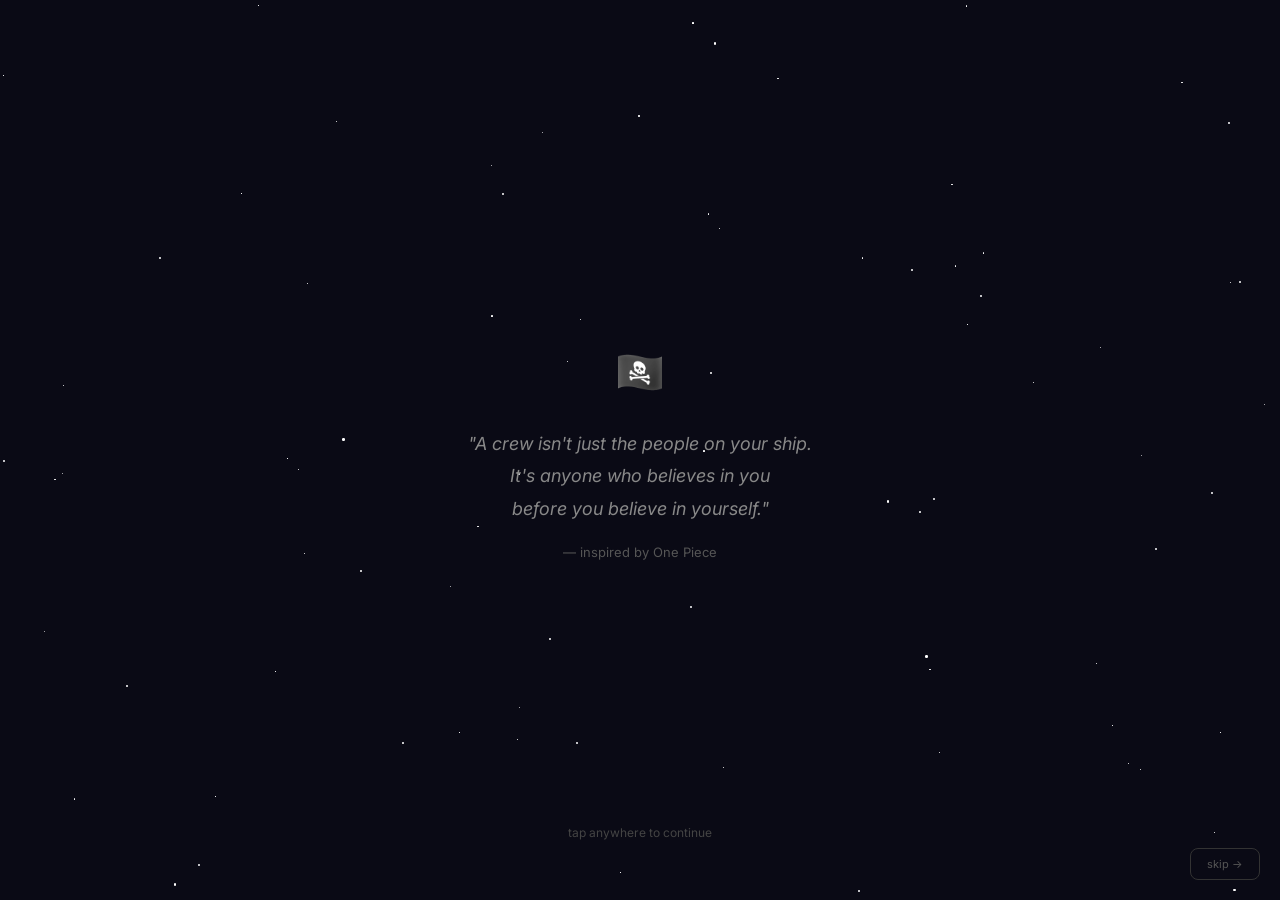
==== index.html @ f885892f "Add PWA manifest + Mr Bean icon (Samsung/Android/iOS) - fix blank G icon" ====
<!DOCTYPE html>
<html lang="en">
<head>
<meta charset="UTF-8">
<meta name="viewport" content="width=device-width, initial-scale=1.0">
<title>William's HQ</title>
<link rel="manifest" href="manifest.json">
<meta name="theme-color" content="#0f1d42">
<meta name="apple-mobile-web-app-capable" content="yes">
<meta name="apple-mobile-web-app-status-bar-style" content="black-translucent">
<meta name="apple-mobile-web-app-title" content="HQ">
<meta name="mobile-web-app-capable" content="yes">
<meta name="application-name" content="William's HQ">
<link rel="apple-touch-icon" href="apple-touch-icon.png">
<link rel="icon" type="image/png" sizes="192x192" href="icon-192.png">
<link rel="icon" type="image/png" sizes="512x512" href="icon-512.png">
<link rel="shortcut icon" href="icon-192.png">
<link href="https://fonts.googleapis.com/css2?family=Inter:wght@400;600;700;800;900&family=Bangers&display=swap" rel="stylesheet">
<style>
* { margin: 0; padding: 0; box-sizing: border-box; }
body {
  font-family: 'Inter', sans-serif;
  background: linear-gradient(180deg, #0f1d42 0%, #1a2d5e 100%);
  color: #fff;
  min-height: 100vh;
  display: flex;
  justify-content: center;
}
.app {
  width: 100%;
  min-height: 100vh;
  position: relative;
  overflow: hidden;
}

/* ═══ HEADER ═══ */
.header {
  padding: 16px 20px 12px;
  display: flex;
  align-items: center;
  justify-content: space-between;
}
.header-left { display: flex; align-items: center; gap: 10px; }
.header-left img { width: 40px; height: 40px; border-radius: 12px; object-fit: cover; border: 2px solid #FF9933; }
.header-title { font-family: 'Bangers', cursive; font-size: 24px; letter-spacing: 2px; color: #FF9933; }
.header-right { display: flex; align-items: center; gap: 8px; font-size: 11px; color: #8899cc; }
.mode-btn { width: 32px; height: 32px; border-radius: 8px; border: 1px solid #2d4488; background: rgba(255,255,255,0.05); color: #8899cc; font-size: 14px; cursor: pointer; display: flex; align-items: center; justify-content: center; }

/* ═══ HEALTH BAR ═══ */
.health { display: flex; align-items: center; gap: 8px; padding: 0 20px 12px; }
.health span { font-size: 9px; color: #8899cc; font-weight: 700; }
.hbar { flex: 1; height: 5px; background: rgba(255,255,255,0.06); border-radius: 3px; }
.hbar div { height: 100%; background: #44DD55; border-radius: 3px; width: 100%; }

/* ═══ HERO ═══ */
.hero {
  margin: 0 0 16px;
  border-radius: 20px;
  overflow: hidden;
  position: relative;
  cursor: pointer;
}
.hero img { width: 100%; display: block; }

.hero .hero-overlay {
  position: absolute; inset: 0;
  background: linear-gradient(0deg, rgba(10,15,40,0.9) 20%, rgba(10,15,40,0) 70%);
  display: flex; flex-direction: column; justify-content: flex-end; padding: 18px;
}
.hero h2 { font-family: 'Bangers', cursive; font-size: 26px; letter-spacing: 2px; }
.hero p { font-size: 12px; color: #8899cc; margin-top: 2px; }

/* ═══ GRID BUTTONS ═══ */
.grid {
  display: grid;
  grid-template-columns: repeat(4, 1fr);
  gap: 12px;
  padding: 0 0 16px;
}
.grid-btn {
  display: flex; flex-direction: column; align-items: center; justify-content: center;
  padding: 16px 8px;
  background: #1e3068;
  border: 2px solid #2d4488;
  border-radius: 18px;
  cursor: pointer;
  transition: all 0.15s;
  text-decoration: none;
  color: #fff;
}
.grid-btn:hover { border-color: #33DDDD; transform: translateY(-2px); }
.grid-btn:active { transform: scale(0.95); }
.grid-btn .ico { font-size: 28px; margin-bottom: 6px; }
.grid-btn .lbl { font-size: 11px; font-weight: 800; text-align: center; }

/* ═══ QUICK CARDS (2-up) ═══ */
.two-up {
  display: grid; grid-template-columns: 1fr 1fr; gap: 12px;
  padding: 0 0 16px;
}
.quick-card {
  border-radius: 16px; overflow: hidden; position: relative;
  cursor: pointer; border: 2px solid #2d4488;
  transition: all 0.15s;
}
.quick-card:hover { border-color: #33DDDD; transform: translateY(-2px); }
.quick-card img { width: 100%; display: block; }
.quick-card .qc-overlay {
  position: absolute; inset: 0;
  background: linear-gradient(0deg, rgba(10,15,40,0.9) 20%, rgba(10,15,40,0) 70%);
  display: flex; align-items: flex-end; padding: 12px; pointer-events: none;
}
.quick-card h3 { font-size: 15px; font-weight: 900; }

/* ═══ VIEWS ═══ */
.view { display: none; padding: 0 0 80px; }
.view.active { display: block; }
.view-header {
  border-radius: 18px; overflow: hidden; position: relative;
  margin-bottom: 14px;
}
.view-header img { width: 100%; display: block; }
.view-header .vh-overlay {
  position: absolute; inset: 0;
  background: linear-gradient(0deg, rgba(10,15,40,0.95) 20%, rgba(10,15,40,0) 70%);
  display: flex; align-items: flex-end; padding: 16px;
}
.view-header h2 { font-family: 'Bangers', cursive; font-size: 24px; letter-spacing: 1px; }
.back { display: inline-flex; align-items: center; gap: 6px; padding: 8px 14px; border-radius: 10px; border: 2px solid #2d4488; background: #1e3068; color: #8899cc; font-size: 12px; font-weight: 700; cursor: pointer; margin-bottom: 12px; font-family: 'Inter'; }
.back:hover { border-color: #33DDDD; color: #33DDDD; }

/* ═══ CHAT ═══ */
.chat-wrap { display: flex; flex-direction: column; height: calc(100vh - 140px); }
.chat-msgs { flex: 1; overflow-y: auto; display: flex; flex-direction: column; gap: 10px; padding: 8px 0; }
.chat-row { display: flex; gap: 8px; align-items: flex-start; animation: msgIn 0.3s ease; }
.chat-row.user { flex-direction: row-reverse; }
@keyframes msgIn { from{opacity:0;transform:translateY(10px);} to{opacity:1;transform:translateY(0);} }
.chat-av { width: 34px; height: 34px; border-radius: 10px; object-fit: cover; flex-shrink: 0; }
.cb { max-width: 80%; padding: 10px 14px; border-radius: 16px; font-size: 14px; line-height: 1.5; }
.cb.bean { background: rgba(255,153,51,0.12); border: 2px solid rgba(255,153,51,0.25); border-bottom-left-radius: 4px; }
.cb.jarvis { background: rgba(85,170,255,0.12); border: 2px solid rgba(85,170,255,0.25); border-bottom-left-radius: 4px; }
.cb.user-msg { background: rgba(51,221,221,0.1); border: 2px solid rgba(51,221,221,0.15); border-bottom-right-radius: 4px; }
.chat-sender { font-size: 11px; font-weight: 800; margin-bottom: 2px; }
.bean .chat-sender { color: #FF9933; }
.jarvis .chat-sender { color: #55AAFF; }
.chat-input { display: flex; gap: 8px; padding: 10px 0; border-top: 2px solid #2d4488; }
.chat-input input { flex: 1; padding: 12px; border-radius: 14px; border: 2px solid #2d4488; background: #1e3068; color: #fff; font-size: 14px; font-family: 'Inter'; outline: none; }
.chat-input input:focus { border-color: #33DDDD; }
.chat-input button { padding: 12px 18px; border-radius: 14px; border: none; font-weight: 800; font-size: 14px; cursor: pointer; font-family: 'Inter'; }
.send-bean { background: #FF9933; color: #000; }
.send-jarvis { background: #55AAFF; color: #fff; }

/* ═══ TASKS ═══ */
.task { display: flex; align-items: center; gap: 10px; padding: 12px; background: #1e3068; border: 2px solid #2d4488; border-radius: 14px; margin-bottom: 8px; cursor: pointer; }
.task:hover { border-color: #33DDDD; }
.task .tc { width: 22px; height: 22px; border-radius: 6px; border: 2px solid #2d4488; display: flex; align-items: center; justify-content: center; font-size: 12px; }
.task .tc.done { background: #44DD55; border-color: #44DD55; }
.task .tt { font-size: 13px; font-weight: 600; }
.task .td { font-size: 11px; color: #8899cc; }
.subj { font-size: 9px; font-weight: 800; padding: 2px 7px; border-radius: 5px; }

/* ═══ SCHEDULE ═══ */
.sched-item { display: flex; gap: 10px; margin-bottom: 10px; align-items: center; }
.sched-time { font-size: 11px; font-weight: 800; color: #8899cc; width: 50px; text-align: right; flex-shrink: 0; }
.sched-card { flex: 1; display: flex; align-items: center; gap: 10px; padding: 10px; background: #1e3068; border: 2px solid #2d4488; border-radius: 14px; }
.sched-card img { width: 44px; height: 44px; border-radius: 10px; object-fit: cover; }
.sched-card .sc-title { font-size: 13px; font-weight: 700; }
.sched-card .sc-sub { font-size: 10px; color: #8899cc; }

/* ═══ BRAIN MODE ═══ */
.topic-grid { display: grid; grid-template-columns: 1fr 1fr 1fr 1fr; gap: 10px; }
.topic {
  border-radius: 14px; overflow: hidden; position: relative;
  cursor: pointer; border: 2px solid #2d4488; transition: all 0.15s;
}
.topic:hover { border-color: #33DDDD; transform: translateY(-2px); }
.topic img { width: 100%; display: block; }
.topic .t-ov { position: absolute; inset: 0; background: linear-gradient(0deg, rgba(10,15,40,0.9) 25%, rgba(10,15,40,0) 70%); display: flex; flex-direction: column; justify-content: flex-end; padding: 10px; pointer-events: none; }
.topic h4 { font-size: 13px; font-weight: 900; }

/* ═══ BRAIN DUMP ═══ */
.dump-in { display: flex; gap: 8px; margin-bottom: 12px; }
.dump-in input { flex: 1; padding: 12px; border-radius: 14px; border: 2px solid #2d4488; background: #1e3068; color: #fff; font-size: 14px; font-family: 'Inter'; outline: none; }
.dump-in button { padding: 12px 16px; border-radius: 14px; border: none; background: #33DDDD; color: #000; font-weight: 800; cursor: pointer; font-family: 'Inter'; }
.dump-item { display: flex; gap: 8px; padding: 10px 12px; background: #1e3068; border: 2px solid #2d4488; border-radius: 12px; margin-bottom: 6px; }

/* ═══ XP ═══ */
.xp-card { background: #1e3068; border: 2px solid #2d4488; border-radius: 18px; padding: 20px; text-align: center; margin-bottom: 14px; }
.xp-title { font-family: 'Bangers', cursive; font-size: 28px; letter-spacing: 2px; }
.xp-bar { height: 12px; background: rgba(255,255,255,0.06); border-radius: 6px; margin: 10px 0; overflow: hidden; }
.xp-fill { height: 100%; background: linear-gradient(90deg, #FF9933, #33DDDD); border-radius: 6px; transition: width 0.5s; }
.streaks { display: grid; grid-template-columns: 1fr 1fr 1fr; gap: 8px; margin-bottom: 14px; }
.streak-card { background: #1e3068; border: 2px solid #2d4488; border-radius: 14px; padding: 12px; text-align: center; }
.streak-num { font-size: 22px; font-weight: 900; }
.streak-lbl { font-size: 10px; color: #8899cc; }

/* ═══ GAMES ═══ */
.game-grid { display: grid; grid-template-columns: 1fr 1fr 1fr; gap: 12px; }
.game-card { border-radius: 14px; overflow: hidden; position: relative; border: 2px solid #2d4488; transition: all 0.15s; }
.game-card:hover { border-color: #33DDDD; transform: translateY(-2px); }
.game-card img { width: 100%; display: block; }
.game-card .g-ov { position: absolute; inset: 0; background: linear-gradient(0deg, rgba(10,15,40,0.9) 25%, rgba(10,15,40,0) 70%); display: flex; flex-direction: column; justify-content: flex-end; padding: 10px; pointer-events: none; }

/* ═══ SOS ═══ */
.sos { position: fixed; bottom: 16px; right: 16px; width: 48px; height: 48px; border-radius: 50%; background: #FF5555; border: 2px solid #ff8888; color: #fff; font-size: 10px; font-weight: 900; cursor: pointer; z-index: 999; display: flex; align-items: center; justify-content: center; font-family: 'Inter'; box-shadow: 0 2px 12px rgba(255,0,0,0.3); }
.sos-overlay { display:none; position:fixed; inset:0; background:rgba(0,0,0,0.85); z-index:10000; align-items:center; justify-content:center; }
.sos-overlay.active { display:flex; }
.sos-modal { background:#1e3068; border:3px solid #FF5555; border-radius:20px; padding:24px; max-width:340px; width:90%; text-align:center; }

/* ═══ SCHOOL MODE ═══ */
body.discreet { background: #f0f2f5; }
body.discreet .app { background: #f0f2f5; }
body.discreet .header-title { color: #333; font-family: 'Inter'; font-size: 16px; }
body.discreet .grid-btn { background: #fff; border-color: #ddd; color: #333; }
body.discreet .task, body.discreet .sched-card, body.discreet .xp-card, body.discreet .streak-card, body.discreet .dump-item { background: #fff; border-color: #ddd; color: #333; }
body.discreet .hero, body.discreet .quick-card, body.discreet .view-header, body.discreet .topic, body.discreet .game-card { opacity: 0.15; }
body.discreet .cb { background: #f5f5f5; border-color: #ddd; color: #333; }

/* ═══ POPUPS ═══ */
.xp-popup { position:fixed; top:40%; left:50%; transform:translate(-50%,-50%); font-size:28px; font-weight:900; color:#44DD55; pointer-events:none; z-index:9998; animation:xpPop 1.5s ease forwards; font-family:'Bangers',cursive; letter-spacing:2px; text-shadow:0 0 20px rgba(68,221,85,0.5); }
@keyframes xpPop { 0%{opacity:0;transform:translate(-50%,-50%) scale(0.5);} 30%{opacity:1;transform:translate(-50%,-50%) scale(1.2);} 100%{opacity:0;transform:translate(-50%,-120%) scale(0.8);} }
.floater { position:fixed; pointer-events:none; z-index:0; opacity:0; animation:floatUp 20s linear forwards; }
@keyframes floatUp { 0%{transform:translateY(100vh);opacity:0;} 10%{opacity:0.1;} 90%{opacity:0.06;} 100%{transform:translateY(-80px);opacity:0;} }
</style>
</head>
<body>
<div class="app">

  <!-- HEADER -->
  <div class="header">
    <div class="header-left">
      <img src="assets/mrbean-avatar.jpg" id="topAv">
      <div><div class="header-title">WILLIAM'S HQ</div><div style="font-size:11px;color:#8899cc;letter-spacing:1px;">Artist. Chef. Pirate. Work in progress. 🏴‍☠️</div></div>
    </div>
    <div class="header-right">
      <span id="clock"></span>
      <div class="mode-btn" onclick="toggleMode()">🏫</div>
    </div>
  </div>

  <!-- HEALTH -->
  <div class="health"><span>🧠</span><div class="hbar"><div id="hFill"></div></div><span id="hPct">100%</span></div>

  <!-- PERSISTENT TIMER BAR (always visible) -->
  <div style="margin:0 20px 12px;background:#1e3068;border:2px solid #33DDDD;border-radius:16px;padding:12px 18px;cursor:pointer;" onclick="goView('timer')">
    <div style="display:flex;align-items:center;justify-content:space-between;margin-bottom:6px;">
      <div style="font-family:'Bangers',cursive;font-size:20px;color:#33DDDD;" id="pTimerLabel">⏰ Loading...</div>
      <div style="font-size:14px;color:#FF9933;font-weight:900;" id="pTimerCountdown"></div>
    </div>
    <div style="height:8px;background:rgba(255,255,255,0.06);border-radius:4px;overflow:hidden;">
      <div id="pTimerBar" style="height:100%;background:linear-gradient(90deg,#FF9933,#33DDDD);border-radius:4px;transition:width 1s;width:0%;"></div>
    </div>
    <div style="display:flex;justify-content:space-between;font-size:11px;color:#555;margin-top:3px;"><span id="pTimerNext"></span><span>tap for full view</span></div>
  </div>

  <!-- ═══ HOME ═══ -->
  <div id="home" style="position: relative; min-height: calc(100vh - 80px);">
    <!-- WHAT NOW BUTTON -->
    <div onclick="whatNow()" style="margin:0 20px 14px;background:linear-gradient(135deg,#FF9933,#33DDDD);border-radius:20px;padding:18px 24px;cursor:pointer;text-align:center;transition:all 0.2s;" onmouseover="this.style.transform='translateY(-2px)'" onmouseout="this.style.transform='none'">
      <div style="font-family:'Bangers',cursive;font-size:32px;color:#000;letter-spacing:2px;">WHAT SHOULD I DO RIGHT NOW?</div>
      <div style="font-size:14px;color:rgba(0,0,0,0.6);margin-top:4px;">Tap and I'll tell you the ONE thing to focus on</div>
    </div>

    <!-- WHAT NOW OVERLAY -->
    <div id="whatNowOverlay" style="display:none;position:fixed;inset:0;background:rgba(0,0,0,0.92);z-index:10000;align-items:center;justify-content:center;flex-direction:column;padding:40px;">
      <div style="max-width:600px;text-align:center;">
        <div style="font-size:48px;margin-bottom:16px;" id="wnEmoji"></div>
        <div style="font-family:'Bangers',cursive;font-size:42px;color:#FF9933;letter-spacing:2px;text-shadow:0 0 30px rgba(255,153,51,0.6);" id="wnTitle"></div>
        <div style="font-size:22px;color:#8899cc;margin-top:12px;line-height:1.6;" id="wnDetail"></div>
        <div style="font-size:18px;color:#33DDDD;margin-top:16px;font-weight:700;" id="wnAction"></div>
        <div style="display:flex;gap:14px;justify-content:center;margin-top:24px;">
          <button onclick="startFiveMin();document.getElementById('whatNowOverlay').style.display='none';" style="padding:16px 32px;border-radius:16px;border:none;background:#44FF66;color:#000;font-weight:900;font-size:18px;cursor:pointer;font-family:'Bangers',cursive;letter-spacing:1px;">START 5 MIN ⚡</button>
          <button onclick="document.getElementById('whatNowOverlay').style.display='none'" style="padding:16px 32px;border-radius:16px;border:2px solid #2d4488;background:transparent;color:#8899cc;font-weight:700;font-size:16px;cursor:pointer;font-family:'Inter';">Got it</button>
        </div>
      </div>
    </div>

    <!-- DAILY BRIEFING CARD -->
    <div style="margin:0 20px 14px;background:linear-gradient(135deg,rgba(255,153,51,0.12),rgba(51,221,221,0.08));border:2px solid #FF9933;border-radius:20px;padding:20px;">
      <div style="font-family:'Bangers',cursive;font-size:28px;color:#FF9933;margin-bottom:8px;" id="briefTitle">🌅 TODAY'S BRIEFING</div>
      <div id="briefContent" style="font-size:16px;color:#8899cc;line-height:2;"></div>
    </div>

    <!-- Two big character cards - tall portrait style -->
    <div style="display: flex; gap: 16px; margin-bottom: 16px; padding: 0 20px; justify-content: center;">
      <div onclick="goChat('bean')" style="cursor: pointer; border-radius: 20px; overflow: hidden; border: 2px solid #2d4488; transition: all 0.2s; height: 500px; width: 378px; position: relative;">
        <img src="assets/mrbean-full.jpg" style="width: 100%; height: 100%; object-fit: cover; object-position: top;">
        <div style="position: absolute; bottom: 0; left: 0; right: 0; padding: 20px; background: linear-gradient(0deg, rgba(10,15,40,0.95) 0%, transparent 100%);">
          <div style="font-size: 22px; font-weight: 900; color: #FF9933;">💬 Mr Bean</div>
          <div style="font-size: 12px; color: #8899cc;">Your mate</div>
        </div>
      </div>
      <div onclick="goChat('jarvis')" style="cursor: pointer; border-radius: 20px; overflow: hidden; border: 2px solid #2d4488; transition: all 0.2s; height: 500px; width: 378px; position: relative;">
        <img src="assets/jarvis-avatar.jpg" style="width: 100%; height: 100%; object-fit: cover; object-position: top;">
        <div style="position: absolute; bottom: 0; left: 0; right: 0; padding: 20px; background: linear-gradient(0deg, rgba(10,15,40,0.95) 0%, transparent 100%);">
          <div style="font-size: 22px; font-weight: 900; color: #55AAFF;">🤖 Jarvis</div>
          <div style="font-size: 12px; color: #8899cc;">Your mentor</div>
        </div>
      </div>
    </div>

    <!-- Action buttons -->
    <div style="display: grid; grid-template-columns: repeat(6, 1fr); gap: 10px; padding: 0 20px;">
      <div class="grid-btn" onclick="goView('games')"><div class="ico">⚡</div><div class="lbl">Games</div></div>
      <div class="grid-btn" onclick="goView('tasks')"><div class="ico">✅</div><div class="lbl">Tasks</div></div>
      <div class="grid-btn" onclick="goView('schedule')"><div class="ico">📅</div><div class="lbl">Today</div></div>
      <div class="grid-btn" onclick="goView('brain')"><div class="ico">🧠</div><div class="lbl">Brain</div></div>
      <div class="grid-btn" onclick="goView('dump')"><div class="ico">💭</div><div class="lbl">Dump</div></div>
      <div class="grid-btn" onclick="goView('xp')"><div class="ico">🎮</div><div class="lbl">Level</div></div>
    <div class="grid-btn" onclick="goView('timetable')"><div class="ico">📆</div><div class="lbl">Timetable</div></div>
    <div class="grid-btn" onclick="goView('bag')"><div class="ico">🎒</div><div class="lbl">Bag</div></div>
    <div class="grid-btn" onclick="goView('exams')"><div class="ico">🧪</div><div class="lbl">Exams</div></div>
    <div class="grid-btn" onclick="goView('timer')"><div class="ico">⏰</div><div class="lbl">Timer</div></div>
    <div class="grid-btn" onclick="goView('myworld')"><div class="ico">🌟</div><div class="lbl">My World</div></div>
    <div class="grid-btn" onclick="goView('review')"><div class="ico">🏆</div><div class="lbl">Review</div></div>
    <div class="grid-btn" onclick="goView('study')"><div class="ico">📚</div><div class="lbl">Study</div></div>
    <div class="grid-btn" onclick="goView('goals')"><div class="ico">🎯</div><div class="lbl">Goals</div></div>
    <div class="grid-btn" onclick="goView('week')"><div class="ico">🗓️</div><div class="lbl">Week</div></div>
    <div class="grid-btn" onclick="goView('notes')"><div class="ico">📝</div><div class="lbl">Notes</div></div>
    <div class="grid-btn" onclick="goView('photo')"><div class="ico">📸</div><div class="lbl">Photo</div></div>
    <div class="grid-btn" onclick="goView('therapy')"><div class="ico">💪</div><div class="lbl">My Team</div></div>
    <div class="grid-btn" onclick="goView('meds')"><div class="ico">💊</div><div class="lbl">Meds</div></div>
    <div class="grid-btn" onclick="goView('bedtime')"><div class="ico">😴</div><div class="lbl">Bedtime</div></div>
    <div class="grid-btn" onclick="goView('social')"><div class="ico">👋</div><div class="lbl">Social</div></div>
    <div class="grid-btn" onclick="goView('reading')"><div class="ico">📖</div><div class="lbl">Reading</div></div>
    <div class="grid-btn" onclick="goView('rewards')"><div class="ico">🏆</div><div class="lbl">Rewards</div></div>
    <div class="grid-btn" onclick="startFiveMin()"><div class="ico">⏱️</div><div class="lbl">Just 5!</div></div>
    <div class="grid-btn" onclick="goView('tomorrow')"><div class="ico">💡</div><div class="lbl">Tomorrow</div></div>
    <div class="grid-btn" onclick="goView('flash')"><div class="ico">🃏</div><div class="lbl">Flash</div></div>
    <div class="grid-btn" onclick="goView('spelling')"><div class="ico">🔤</div><div class="lbl">Spelling</div></div>
    <div class="grid-btn" onclick="goView('body')"><div class="ico">💪</div><div class="lbl">Body</div></div>
    <div class="grid-btn" onclick="goView('readaloud')"><div class="ico">🎤</div><div class="lbl">Read</div></div>
    </div>
  </div>

  <!-- ═══ CHAT ═══ -->
  <div class="view" id="view-chat">
    <button class="back" onclick="goHome()">← Home</button>
    <div style="display:flex; gap:8px; margin-bottom:10px;">
      <div class="quick-card" style="flex:1;" onclick="selectChar('bean')"><img src="assets/mrbean-avatar.jpg"><div class="qc-overlay"><h3 style="font-size:13px;">🐻 Bean</h3></div></div>
      <div class="quick-card" style="flex:1;" onclick="selectChar('jarvis')"><img src="assets/jarvis-avatar.jpg"><div class="qc-overlay"><h3 style="font-size:13px;">🤖 Jarvis</h3></div></div>
    </div>
    <div class="chat-wrap">
      <div class="chat-msgs" id="chatMsgs">
        <div class="chat-row"><img src="assets/mrbean-avatar.jpg" class="chat-av" style="border:2px solid #FF9933;"><div class="cb bean"><div class="chat-sender">🐻 Mr Bean</div>Hey William 👋 What's up?</div></div>
      </div>
      <div class="chat-input">
        <input type="text" id="msgIn" placeholder="Ask me anything..." onkeydown="if(event.key==='Enter')sendMsg()">
        <button class="send-bean" id="sendBtn" onclick="sendMsg()">Send</button>
      </div>
    </div>
  </div>

  <!-- ═══ TASKS ═══ -->
  <div class="view" id="view-tasks">
    <button class="back" onclick="goHome()">← Home</button>
    <div style="padding: 8px 0 16px; display:flex; align-items:center; justify-content:space-between;">
      <h2 style="font-family:'Bangers',cursive; font-size:28px; letter-spacing:2px; color:#FF9933;">✅ My Tasks</h2>
      <div style="display:flex;align-items:center;gap:10px;">
        <video id="focusCamVideo" style="width:120px;height:90px;border-radius:10px;border:2px solid #2d4488;object-fit:cover;background:#000;" muted></video>
        <div>
          <div id="focusCamStatus" style="font-size:12px;color:#8899cc;font-weight:700;">⏸ Off</div>
          <button onclick="focusCamActive?stopFocusCam():startFocusCam()" style="margin-top:4px;padding:6px 12px;border-radius:8px;border:2px solid #33DDDD;background:rgba(51,221,221,0.1);color:#33DDDD;font-size:11px;font-weight:800;cursor:pointer;font-family:'Inter';">📷 Focus Cam</button>
        </div>
      </div>
    </div>
    <div style="font-size:11px; font-weight:800; color:#8899cc; margin-bottom:8px;">DUE TODAY</div>
    <!-- MATHS -->
    <div style="display:flex; gap:16px; background:#1e3068; border:2px solid #2d4488; border-radius:20px; overflow:hidden; margin-bottom:12px;">
      <img src="assets/mrbean-maths.jpg" style="width:378px; flex-shrink:0; object-fit:cover; object-position:top;">
      <div style="flex:1; padding:24px; display:flex; flex-direction:column; gap:12px;">
        <div style="font-family:'Bangers',cursive; font-size:42px; letter-spacing:1px; color:#00EEFF; text-shadow: 0 0 25px rgba(0,238,255,0.9);">Maths — Fractions Worksheet</div>
        <div style="font-size:16px; color:#8899cc; margin-bottom:6px;">📅 Due: Monday 7 April &nbsp;|&nbsp; Mrs S (J7)</div>
        <div style="font-size:15px; color:#8899cc; margin-bottom:10px; padding:10px; background:rgba(85,170,255,0.08); border-radius:8px;">Adding and subtracting fractions with different denominators. 10 questions.</div>
        <div onclick="this.querySelector('.tc').textContent=this.querySelector('.tc').textContent==='⬜'?'✅':'⬜';addXP(5,'✅ Step done')" style="display:flex;align-items:center;gap:10px;padding:14px;background:#0f1d42;border-radius:12px;cursor:pointer;"><span class="tc" style="font-size:18px;">✅</span><span style="font-size:18px;font-weight:600;">Read worksheet top to bottom (5 min)</span></div>
        <div onclick="this.querySelector('.tc').textContent=this.querySelector('.tc').textContent==='⬜'?'✅':'⬜';addXP(5,'✅ Step done')" style="display:flex;align-items:center;gap:10px;padding:14px;background:#0f1d42;border-radius:12px;cursor:pointer;"><span class="tc" style="font-size:18px;">✅</span><span style="font-size:18px;font-weight:600;">Questions 1–5 (20 min)</span></div>
        <div style="display:flex;align-items:center;gap:8px;padding:10px 12px;background:rgba(68,221,85,0.1);border:1px solid #44DD55;border-radius:10px;">
          <span style="font-size:16px;">🏃</span><span style="font-size:17px;color:#44DD55;font-weight:700;">BREAK — Pick one:</span>
          <div style="font-size:14px;color:#8899cc;margin-left:8px;">20 star jumps • 30s plank • 10 squats • 5 push-ups • 30s dead bug</div>
        </div>
        <div onclick="this.querySelector('.tc').textContent=this.querySelector('.tc').textContent==='⬜'?'✅':'⬜';addXP(5,'✅ Step done')" style="display:flex;align-items:center;gap:10px;padding:14px;background:#0f1d42;border-radius:12px;cursor:pointer;"><span class="tc" style="font-size:18px;">⬜</span><span style="font-size:18px;font-weight:600;">Questions 6–10 (20 min)</span></div>
        <div onclick="this.querySelector('.tc').textContent=this.querySelector('.tc').textContent==='⬜'?'✅':'⬜';addXP(15,'✅ Task done!')" style="display:flex;align-items:center;gap:10px;padding:12px;background:rgba(255,153,51,0.1);border:2px solid #FF9933;border-radius:10px;cursor:pointer;"><span class="tc" style="font-size:18px;">⬜</span><span style="font-size:20px;font-weight:800;color:#FF9933;">✅ ALL DONE — Tick this when finished!</span></div>
      </div>
    </div>

    <div style="font-size:11px; font-weight:800; color:#8899cc; margin:12px 0 8px;">THIS WEEK</div>

    <!-- ENGLISH -->
    <div style="display:flex; gap:16px; background:#1e3068; border:2px solid #2d4488; border-radius:20px; overflow:hidden; margin-bottom:12px;">
      <img src="assets/mrbean-english.jpg" style="width:378px; flex-shrink:0; object-fit:cover; object-position:top;">
      <div style="flex:1; padding:16px; display:flex; flex-direction:column; gap:8px;">
        <div style="font-family:'Bangers',cursive; font-size:42px; letter-spacing:1px; color:#FF9933; text-shadow: 0 0 25px rgba(255,153,51,0.9);">English — Narrative Draft</div>
        <div style="font-size:16px; color:#8899cc; margin-bottom:6px;">📅 Due: Wednesday 9 April &nbsp;|&nbsp; Mrs E (H21)</div>
        <div style="font-size:15px; color:#8899cc; margin-bottom:10px; padding:10px; background:rgba(255,153,51,0.08); border-radius:8px;">Write a 300-word narrative about an adventure. Needs intro, 2 body paragraphs, conclusion.</div>
        <div onclick="this.querySelector('.tc').textContent=this.querySelector('.tc').textContent==='⬜'?'✅':'⬜'" style="display:flex;align-items:center;gap:10px;padding:14px;background:#0f1d42;border-radius:12px;cursor:pointer;"><span class="tc" style="font-size:18px;">⬜</span><span style="font-size:18px;font-weight:600;">Brainstorm: pick your adventure idea (5 min)</span></div>
        <div onclick="this.querySelector('.tc').textContent=this.querySelector('.tc').textContent==='⬜'?'✅':'⬜'" style="display:flex;align-items:center;gap:10px;padding:14px;background:#0f1d42;border-radius:12px;cursor:pointer;"><span class="tc" style="font-size:18px;">⬜</span><span style="font-size:18px;font-weight:600;">Write intro + body paragraph 1 (20 min)</span></div>
        <div style="display:flex;align-items:center;gap:8px;padding:8px 10px;background:rgba(68,221,85,0.1);border:1px solid #44DD55;border-radius:10px;"><span style="font-size:16px;">🏃</span><span style="font-size:17px;color:#44DD55;font-weight:700;">BREAK — Walk around, drink water, back in 5!</span></div>
        <div onclick="this.querySelector('.tc').textContent=this.querySelector('.tc').textContent==='⬜'?'✅':'⬜'" style="display:flex;align-items:center;gap:10px;padding:14px;background:#0f1d42;border-radius:12px;cursor:pointer;"><span class="tc" style="font-size:18px;">⬜</span><span style="font-size:18px;font-weight:600;">Write body paragraph 2 + conclusion (20 min)</span></div>
        <div onclick="this.querySelector('.tc').textContent=this.querySelector('.tc').textContent==='⬜'?'✅':'⬜'" style="display:flex;align-items:center;gap:10px;padding:12px;background:rgba(255,153,51,0.1);border:2px solid #FF9933;border-radius:10px;cursor:pointer;"><span class="tc" style="font-size:18px;">⬜</span><span style="font-size:20px;font-weight:800;color:#FF9933;">✅ ALL DONE — Tick this when finished!</span></div>
      </div>
    </div>

    <!-- SCIENCE -->
    <div style="display:flex; gap:16px; background:#1e3068; border:2px solid #2d4488; border-radius:20px; overflow:hidden; margin-bottom:12px;">
      <img src="assets/mrbean-science.jpg" style="width:378px; flex-shrink:0; object-fit:cover; object-position:top;">
      <div style="flex:1; padding:16px; display:flex; flex-direction:column; gap:8px;">
        <div style="font-family:'Bangers',cursive; font-size:42px; letter-spacing:1px; color:#44FF66; text-shadow: 0 0 25px rgba(68,255,102,0.9);">Science — Forces Lab Report</div>
        <div style="font-size:16px; color:#8899cc; margin-bottom:6px;">📅 Due: Friday 11 April &nbsp;|&nbsp; Mrs S (J34)</div>
        <div style="font-size:15px; color:#8899cc; margin-bottom:10px; padding:10px; background:rgba(68,221,85,0.08); border-radius:8px;">Write up the forces experiment from class. Use the lab report template. Include diagrams.</div>
        <div onclick="this.querySelector('.tc').textContent=this.querySelector('.tc').textContent==='⬜'?'✅':'⬜'" style="display:flex;align-items:center;gap:10px;padding:14px;background:#0f1d42;border-radius:12px;cursor:pointer;"><span class="tc" style="font-size:18px;">⬜</span><span style="font-size:18px;font-weight:600;">Aim + Hypothesis (10 min)</span></div>
        <div onclick="this.querySelector('.tc').textContent=this.querySelector('.tc').textContent==='⬜'?'✅':'⬜'" style="display:flex;align-items:center;gap:10px;padding:14px;background:#0f1d42;border-radius:12px;cursor:pointer;"><span class="tc" style="font-size:18px;">⬜</span><span style="font-size:18px;font-weight:600;">Method + Results table (20 min)</span></div>
        <div style="display:flex;align-items:center;gap:8px;padding:8px 10px;background:rgba(68,221,85,0.1);border:1px solid #44DD55;border-radius:10px;"><span style="font-size:16px;">🏃</span><span style="font-size:17px;color:#44DD55;font-weight:700;">BREAK — 5 push-ups, stretch, drink water!</span></div>
        <div onclick="this.querySelector('.tc').textContent=this.querySelector('.tc').textContent==='⬜'?'✅':'⬜'" style="display:flex;align-items:center;gap:10px;padding:14px;background:#0f1d42;border-radius:12px;cursor:pointer;"><span class="tc" style="font-size:18px;">⬜</span><span style="font-size:18px;font-weight:600;">Discussion + Conclusion + diagram (20 min)</span></div>
        <div onclick="this.querySelector('.tc').textContent=this.querySelector('.tc').textContent==='⬜'?'✅':'⬜'" style="display:flex;align-items:center;gap:10px;padding:12px;background:rgba(255,153,51,0.1);border:2px solid #FF9933;border-radius:10px;cursor:pointer;"><span class="tc" style="font-size:18px;">⬜</span><span style="font-size:20px;font-weight:800;color:#FF9933;">✅ ALL DONE — Tick this when finished!</span></div>
      </div>
    </div>

    <!-- HISTORY -->
    <div style="display:flex; gap:16px; background:#1e3068; border:2px solid #2d4488; border-radius:20px; overflow:hidden; margin-bottom:12px;">
      <img src="assets/mrbean-history.jpg" style="width:378px; flex-shrink:0; object-fit:cover; object-position:top;">
      <div style="flex:1; padding:16px; display:flex; flex-direction:column; gap:8px;">
        <div style="font-family:'Bangers',cursive; font-size:42px; letter-spacing:1px; color:#FF55CC; text-shadow: 0 0 25px rgba(255,85,204,0.9);">History — Ancient Egypt Questions</div>
        <div style="font-size:16px; color:#8899cc; margin-bottom:6px;">📅 Due: Thursday 10 April &nbsp;|&nbsp; Mrs E (N36)</div>
        <div style="font-size:15px; color:#8899cc; margin-bottom:10px; padding:10px; background:rgba(255,119,153,0.08); border-radius:8px;">Answer 6 questions about Ancient Egyptian daily life. Use your class notes and textbook p.34-41.</div>
        <div onclick="this.querySelector('.tc').textContent=this.querySelector('.tc').textContent==='⬜'?'✅':'⬜'" style="display:flex;align-items:center;gap:10px;padding:14px;background:#0f1d42;border-radius:12px;cursor:pointer;"><span class="tc" style="font-size:18px;">⬜</span><span style="font-size:18px;font-weight:600;">Read textbook p.34–41 (10 min)</span></div>
        <div onclick="this.querySelector('.tc').textContent=this.querySelector('.tc').textContent==='⬜'?'✅':'⬜'" style="display:flex;align-items:center;gap:10px;padding:14px;background:#0f1d42;border-radius:12px;cursor:pointer;"><span class="tc" style="font-size:18px;">⬜</span><span style="font-size:18px;font-weight:600;">Answer Questions 1–3 (20 min)</span></div>
        <div style="display:flex;align-items:center;gap:8px;padding:8px 10px;background:rgba(68,221,85,0.1);border:1px solid #44DD55;border-radius:10px;"><span style="font-size:16px;">🏃</span><span style="font-size:17px;color:#44DD55;font-weight:700;">BREAK — 20 star jumps, you’ve got this!</span></div>
        <div onclick="this.querySelector('.tc').textContent=this.querySelector('.tc').textContent==='⬜'?'✅':'⬜'" style="display:flex;align-items:center;gap:10px;padding:14px;background:#0f1d42;border-radius:12px;cursor:pointer;"><span class="tc" style="font-size:18px;">⬜</span><span style="font-size:18px;font-weight:600;">Answer Questions 4–6 (20 min)</span></div>
        <div onclick="this.querySelector('.tc').textContent=this.querySelector('.tc').textContent==='⬜'?'✅':'⬜'" style="display:flex;align-items:center;gap:10px;padding:12px;background:rgba(255,153,51,0.1);border:2px solid #FF9933;border-radius:10px;cursor:pointer;"><span class="tc" style="font-size:18px;">⬜</span><span style="font-size:20px;font-weight:800;color:#FF9933;">✅ ALL DONE — Tick this when finished!</span></div>
      </div>
    </div>
  </div>

  <!-- ═══ SCHEDULE ═══ -->
  <div class="view" id="view-schedule">
    <button class="back" onclick="goHome()">← Home</button>
    <div style="padding:8px 0 16px;"><h2 style="font-family:'Bangers',cursive;font-size:42px;letter-spacing:2px;color:#FF9933;text-shadow:0 0 25px rgba(255,153,51,0.8);">📅 TODAY'S SCHEDULE</h2></div>

    <div style="display:flex;background:#1e3068;border:2px solid #2d4488;border-radius:20px;overflow:hidden;margin-bottom:12px;">
      <img src="assets/mrbean-cooking.jpg" style="width:378px;flex-shrink:0;object-fit:cover;object-position:top;">
      <div style="flex:1;padding:28px;display:flex;flex-direction:column;justify-content:center;gap:8px;">
        <div style="font-family:'Bangers',cursive;font-size:42px;letter-spacing:1px;color:#FF9933;text-shadow:0 0 25px rgba(255,153,51,0.9);">🌅 5:30am — Morning Brain</div>
        <div style="font-size:20px;color:#8899cc;">Ask Mr Bean anything. Your brain is buzzing — use it.</div>
      </div>
    </div>

    <div style="display:flex;background:#1e3068;border:2px solid #2d4488;border-radius:20px;overflow:hidden;margin-bottom:12px;">
      <img src="assets/mrbean-maths.jpg" style="width:378px;flex-shrink:0;object-fit:cover;object-position:top;">
      <div style="flex:1;padding:28px;display:flex;flex-direction:column;justify-content:center;gap:8px;">
        <div style="font-family:'Bangers',cursive;font-size:42px;letter-spacing:1px;color:#00EEFF;text-shadow:0 0 25px rgba(0,238,255,0.9);">🏫 7:50am — School</div>
        <div style="font-size:20px;color:#8899cc;">Auto-recording is ON. Just open the laptop.</div>
      </div>
    </div>

    <div style="display:flex;background:#1e3068;border:2px solid #2d4488;border-radius:20px;overflow:hidden;margin-bottom:12px;">
      <img src="assets/mrbean-golden-retriever.jpg" style="width:378px;flex-shrink:0;object-fit:cover;object-position:top;">
      <div style="flex:1;padding:28px;display:flex;flex-direction:column;justify-content:center;gap:8px;">
        <div style="font-family:'Bangers',cursive;font-size:42px;letter-spacing:1px;color:#44FF66;text-shadow:0 0 25px rgba(68,255,102,0.9);">🏠 3:00pm — Free Time</div>
        <div style="font-size:20px;color:#8899cc;">Walk the dog. Snack. Relax. You earned it.</div>
      </div>
    </div>

    <div style="display:flex;background:#1e3068;border:2px solid #2d4488;border-radius:20px;overflow:hidden;margin-bottom:12px;">
      <img src="assets/mrbean-maths.jpg" style="width:378px;flex-shrink:0;object-fit:cover;object-position:top;">
      <div style="flex:1;padding:28px;display:flex;flex-direction:column;justify-content:center;gap:8px;">
        <div style="font-family:'Bangers',cursive;font-size:42px;letter-spacing:1px;color:#FF55CC;text-shadow:0 0 25px rgba(255,85,204,0.9);">📚 4:00pm — Homework</div>
        <div style="font-size:20px;color:#8899cc;">One thing at a time. Ask Mr Bean to help.</div>
        <div style="font-size:20px;color:#FF9933;font-weight:700;">⏰ Must finish by 8:00pm!</div>
      </div>
    </div>

    <div style="display:flex;background:#1e3068;border:2px solid #2d4488;border-radius:20px;overflow:hidden;margin-bottom:12px;">
      <img src="assets/jarvis-avatar.jpg" style="width:378px;flex-shrink:0;object-fit:cover;object-position:top;">
      <div style="flex:1;padding:28px;display:flex;flex-direction:column;gap:12px;">
        <div style="font-family:'Bangers',cursive;font-size:42px;letter-spacing:1px;color:#55AAFF;text-shadow:0 0 25px rgba(85,170,255,0.9);">🤖 8:00pm — Jarvis</div>
        <div style="font-size:20px;color:#8899cc;">Evening check-in. Your journal. Your words.</div>
        <div style="font-size:18px;color:#55AAFF;font-weight:700;">What’s one thing you did well today?</div>
        <textarea id="journal1" placeholder="Write it here..." style="width:100%;padding:14px;border-radius:14px;border:2px solid #55AAFF;background:#0f1d42;color:#fff;font-size:16px;font-family:'Inter';min-height:70px;resize:none;outline:none;"></textarea>
        <div style="font-size:18px;color:#FF9933;font-weight:700;">What was hard today?</div>
        <textarea id="journal2" placeholder="It's okay to say it..." style="width:100%;padding:14px;border-radius:14px;border:2px solid #FF9933;background:#0f1d42;color:#fff;font-size:16px;font-family:'Inter';min-height:70px;resize:none;outline:none;"></textarea>
        <div style="font-size:18px;color:#44FF66;font-weight:700;">What’s one thing for tomorrow?</div>
        <textarea id="journal3" placeholder="One thing only..." style="width:100%;padding:14px;border-radius:14px;border:2px solid #44FF66;background:#0f1d42;color:#fff;font-size:16px;font-family:'Inter';min-height:70px;resize:none;outline:none;"></textarea>
        <button onclick="saveJournal()" style="padding:14px 24px;border-radius:14px;border:none;background:linear-gradient(135deg,#55AAFF,#33DDDD);color:#000;font-weight:900;font-size:18px;cursor:pointer;font-family:'Bangers',cursive;letter-spacing:1px;">📝 Save Journal Entry</button>
        <div id="journalSaved" style="display:none;font-size:16px;color:#44FF66;font-weight:700;">Saved! +20 XP ⚡ Jarvis is proud of you.</div>
      </div>
    </div>

    <div style="display:flex;background:#1e3068;border:2px solid #2d4488;border-radius:20px;overflow:hidden;margin-bottom:12px;">
      <img src="assets/mrbean-70s80s-vinyl.jpg" style="width:378px;flex-shrink:0;object-fit:cover;object-position:top;">
      <div style="flex:1;padding:28px;display:flex;flex-direction:column;justify-content:center;gap:8px;">
        <div style="font-family:'Bangers',cursive;font-size:42px;letter-spacing:1px;color:#8888FF;text-shadow:0 0 25px rgba(136,136,255,0.9);">🌙 9:00pm — Bed</div>
        <div style="font-size:20px;color:#8899cc;">Music, chill, lights out. Rest up, captain.</div>
      </div>
    </div>

    <!-- TUESDAY EXTRAS -->
    <div style="padding:12px 0 8px;"><div style="font-family:'Bangers',cursive;font-size:28px;color:#33DDDD;">📅 TUESDAY EXTRAS</div></div>
    <div style="display:flex;background:#1e3068;border:2px solid #33DDDD;border-radius:20px;overflow:hidden;margin-bottom:12px;">
      <img src="assets/mrbean-robotics.jpg" style="width:378px;flex-shrink:0;object-fit:cover;object-position:top;">
      <div style="flex:1;padding:28px;display:flex;flex-direction:column;justify-content:center;gap:8px;">
        <div style="font-family:'Bangers',cursive;font-size:42px;letter-spacing:1px;color:#33DDDD;text-shadow:0 0 25px rgba(51,221,221,0.9);">🤖 3:00pm — Robotics/STEM</div>
        <div style="font-size:20px;color:#8899cc;">3:00 – 4:30pm. Build robots, learn code.</div>
      </div>
    </div>
    <div style="display:flex;background:#1e3068;border:2px solid #FF5555;border-radius:20px;overflow:hidden;margin-bottom:12px;">
      <img src="assets/mrbean-jiujitsu.jpg" style="width:378px;flex-shrink:0;object-fit:cover;object-position:top;">
      <div style="flex:1;padding:28px;display:flex;flex-direction:column;justify-content:center;gap:8px;">
        <div style="font-family:'Bangers',cursive;font-size:42px;letter-spacing:1px;color:#FF5555;text-shadow:0 0 25px rgba(255,85,85,0.9);">🥋 5:00pm — Jiu-Jitsu</div>
        <div style="font-size:20px;color:#8899cc;">5:00 – 6:00pm. Discipline. Respect. Strength.</div>
      </div>
    </div>

    <!-- THURSDAY EXTRAS -->
    <div style="padding:12px 0 8px;"><div style="font-family:'Bangers',cursive;font-size:28px;color:#FF5555;">📅 THURSDAY EXTRAS</div></div>
    <div style="display:flex;background:#1e3068;border:2px solid #FF5555;border-radius:20px;overflow:hidden;margin-bottom:12px;">
      <img src="assets/mrbean-jiujitsu.jpg" style="width:378px;flex-shrink:0;object-fit:cover;object-position:top;">
      <div style="flex:1;padding:28px;display:flex;flex-direction:column;justify-content:center;gap:8px;">
        <div style="font-family:'Bangers',cursive;font-size:42px;letter-spacing:1px;color:#FF5555;text-shadow:0 0 25px rgba(255,85,85,0.9);">🥋 5:00pm — Jiu-Jitsu</div>
        <div style="font-size:20px;color:#8899cc;">5:00 – 6:00pm. Show up tired. Leave stronger.</div>
      </div>
    </div>

    <!-- WEDNESDAY (ALTERNATE) -->
    <div style="padding:12px 0 8px;"><div style="font-family:'Bangers',cursive;font-size:28px;color:#FF9933;">📅 WEDNESDAY (some weeks)</div></div>
    <div style="display:flex;background:#1e3068;border:2px solid #2d4488;border-radius:20px;overflow:hidden;margin-bottom:12px;">
      <img src="assets/mrbean-speech.jpg" style="width:378px;flex-shrink:0;object-fit:cover;object-position:top;">
      <div style="flex:1;padding:28px;display:flex;flex-direction:column;justify-content:center;gap:8px;">
        <div style="font-family:'Bangers',cursive;font-size:42px;letter-spacing:1px;color:#FF9933;text-shadow:0 0 25px rgba(255,153,51,0.9);">🗣️ 3:30pm — Speech Class</div>
        <div style="font-size:20px;color:#8899cc;">3:30 – 4:30pm. Alternate Wednesdays.</div>
      </div>
    </div>

    <!-- SATURDAY -->
    <div style="padding:12px 0 8px;"><div style="font-family:'Bangers',cursive;font-size:28px;color:#FFAA00;">📅 SATURDAY</div></div>
    <div style="display:flex;background:#1e3068;border:2px solid #2d4488;border-radius:20px;overflow:hidden;margin-bottom:12px;">
      <img src="assets/mrbean-tennis.jpg" style="width:378px;flex-shrink:0;object-fit:cover;object-position:top;">
      <div style="flex:1;padding:28px;display:flex;flex-direction:column;justify-content:center;gap:8px;">
        <div style="font-family:'Bangers',cursive;font-size:42px;letter-spacing:1px;color:#44FF66;text-shadow:0 0 25px rgba(68,255,102,0.9);">🎾 9:00am — Tennis</div>
        <div style="font-size:20px;color:#8899cc;">9:00 – 10:00am. During school term.</div>
      </div>
    </div>
    <div style="display:flex;background:#1e3068;border:2px solid #2d4488;border-radius:20px;overflow:hidden;margin-bottom:12px;">
      <img src="assets/mrbean-ot.jpg" style="width:378px;flex-shrink:0;object-fit:cover;object-position:top;">
      <div style="flex:1;padding:28px;display:flex;flex-direction:column;justify-content:center;gap:8px;">
        <div style="font-family:'Bangers',cursive;font-size:42px;letter-spacing:1px;color:#FFAA00;text-shadow:0 0 25px rgba(255,170,0,0.9);">✋ OT Session</div>
        <div style="font-size:20px;color:#8899cc;">Fortnightly. 10:30–11:15 or 11:15–12:00 (alternating).</div>
        <div style="font-size:16px;color:#FF9933;">Even Mr Bean goes to OT. It builds your toolkit.</div>
      </div>
    </div>
    <div style="display:flex;background:#1e3068;border:2px solid #2d4488;border-radius:20px;overflow:hidden;margin-bottom:12px;">
      <img src="assets/mrbean-psychology.jpg" style="width:378px;flex-shrink:0;object-fit:cover;object-position:top;">
      <div style="flex:1;padding:28px;display:flex;flex-direction:column;justify-content:center;gap:8px;">
        <div style="font-family:'Bangers',cursive;font-size:42px;letter-spacing:1px;color:#55AAFF;text-shadow:0 0 25px rgba(85,170,255,0.9);">🧠 11:00am — Psychology</div>
        <div style="font-size:20px;color:#8899cc;">Fortnightly. Your brain workout.</div>
        <div style="font-size:16px;color:#FF9933;">Smart people talk to someone. That's strength, not weakness.</div>
      </div>
    </div>
    <div style="display:flex;background:#1e3068;border:2px solid #2d4488;border-radius:20px;overflow:hidden;margin-bottom:12px;">
      <img src="assets/mrbean-piano.jpg" style="width:378px;flex-shrink:0;object-fit:cover;object-position:top;">
      <div style="flex:1;padding:28px;display:flex;flex-direction:column;justify-content:center;gap:8px;">
        <div style="font-family:'Bangers',cursive;font-size:42px;letter-spacing:1px;color:#8888FF;text-shadow:0 0 25px rgba(136,136,255,0.9);">🎹 1:15pm — Piano</div>
        <div style="font-size:20px;color:#8899cc;">1:15 – 1:45pm. 30 minutes of music.</div>
      </div>
    </div>
    <div style="display:flex;background:#1e3068;border:2px solid #2d4488;border-radius:20px;overflow:hidden;margin-bottom:12px;">
      <img src="assets/mrbean-speech.jpg" style="width:378px;flex-shrink:0;object-fit:cover;object-position:top;">
      <div style="flex:1;padding:28px;display:flex;flex-direction:column;justify-content:center;gap:8px;">
        <div style="font-family:'Bangers',cursive;font-size:42px;letter-spacing:1px;color:#FF9933;text-shadow:0 0 25px rgba(255,153,51,0.9);">🗣️ 2:00pm — Speech</div>
        <div style="font-size:20px;color:#8899cc;">Fortnightly. 2:00 – 3:00pm.</div>
        <div style="font-size:16px;color:#FF9933;">Your speech has improved MASSIVELY. Keep going.</div>
      </div>
    </div>
  </div>

  <!-- ═══ BRAIN MODE ═══ -->
  <div class="view" id="view-brain">
    <button class="back" onclick="goHome()">← Home</button>
    <div class="view-header"><img src="assets/mrbean-robotics.jpg"><div class="vh-overlay"><h2>🧠 BRAIN MODE</h2></div></div>
    <div class="topic-grid">
      <div class="topic" onclick="askT('space')"><img src="assets/mrbean-onepiece-sea-king.jpg"><div class="t-ov"><h4>🚀 Space</h4></div></div>
      <div class="topic" onclick="askT('animals')"><img src="assets/mrbean-golden-retriever.jpg"><div class="t-ov"><h4>🐕 Animals</h4></div></div>
      <div class="topic" onclick="askT('tech')"><img src="assets/mrbean-3dprinting.jpg"><div class="t-ov"><h4>🤖 Tech</h4></div></div>
      <div class="topic" onclick="askT('history')"><img src="assets/mrbean-pirate-captain.jpg"><div class="t-ov"><h4>⚔️ History</h4></div></div>
      <div class="topic" onclick="askT('science')"><img src="assets/mrbean-science.jpg"><div class="t-ov"><h4>🔬 Science</h4></div></div>
      <div class="topic" onclick="askT('cooking')"><img src="assets/mrbean-cooking.jpg"><div class="t-ov"><h4>🍳 Cooking</h4></div></div>
      <div class="topic" onclick="askT('art')"><img src="assets/mrbean-art.jpg"><div class="t-ov"><h4>🎨 Art</h4></div></div>
      <div class="topic" onclick="askT('random')"><img src="assets/mrbean-onepiece.jpg"><div class="t-ov"><h4>🎲 Random</h4></div></div>
    </div>
  </div>

  <!-- ═══ BODY TRAINING ═══ -->
  <div class="view" id="view-body">
    <button class="back" onclick="goHome()">← Home</button>
    <div style="padding:8px 0 16px;"><h2 style="font-family:'Bangers',cursive;font-size:42px;letter-spacing:2px;color:#FF5555;text-shadow:0 0 25px rgba(255,85,85,0.8);">💪 BODY TRAINING</h2></div>
    <div style="font-size:18px;color:#8899cc;margin-bottom:8px;">Bodyweight + weights. Build the body. Train like Zoro. 🗡️</div>

    <!-- CALISTHENICS SECTION -->
    <div style="background:#1e3068;border:2px solid #FF5555;border-radius:20px;padding:24px;margin-bottom:16px;">
      <div id="caliSection">
      <div style="font-family:'Bangers',cursive;font-size:28px;color:#FF5555;margin-bottom:4px;">🎯 DAILY CALISTHENICS</div>
      <div style="font-size:14px;color:#8899cc;margin-bottom:12px;">Pick 5 today. Uncle Adam checks your form on video.</div>
      <div style="display:flex;flex-direction:column;gap:8px;">
        <div onclick="this.querySelector('.tc').textContent=this.querySelector('.tc').textContent==='⬜'?'✅':'⬜'" style="display:flex;align-items:center;gap:12px;padding:14px;background:#0f1d42;border-radius:12px;cursor:pointer;"><span class="tc" style="font-size:20px;">⬜</span><div style="flex:1;"><div style="font-size:18px;font-weight:700;color:#FF9933;">Plank — 30 seconds</div><div style="font-size:13px;color:#8899cc;">Core. Hold your body straight like a board. Breathe.</div></div></div>
        <div onclick="this.querySelector('.tc').textContent=this.querySelector('.tc').textContent==='⬜'?'✅':'⬜'" style="display:flex;align-items:center;gap:12px;padding:14px;background:#0f1d42;border-radius:12px;cursor:pointer;"><span class="tc" style="font-size:20px;">⬜</span><div style="flex:1;"><div style="font-size:18px;font-weight:700;color:#33DDDD;">Dead Bug — 10 each side</div><div style="font-size:13px;color:#8899cc;">Core. Lie on back, opposite arm + leg extend. Keeps your spine safe.</div></div></div>
        <div onclick="this.querySelector('.tc').textContent=this.querySelector('.tc').textContent==='⬜'?'✅':'⬜'" style="display:flex;align-items:center;gap:12px;padding:14px;background:#0f1d42;border-radius:12px;cursor:pointer;"><span class="tc" style="font-size:20px;">⬜</span><div style="flex:1;"><div style="font-size:18px;font-weight:700;color:#44FF66;">Superman Hold — 20 seconds</div><div style="font-size:13px;color:#8899cc;">Back. Lie face down, lift arms + legs off ground. Strengthens your back for the bag.</div></div></div>
        <div onclick="this.querySelector('.tc').textContent=this.querySelector('.tc').textContent==='⬜'?'✅':'⬜'" style="display:flex;align-items:center;gap:12px;padding:14px;background:#0f1d42;border-radius:12px;cursor:pointer;"><span class="tc" style="font-size:20px;">⬜</span><div style="flex:1;"><div style="font-size:18px;font-weight:700;color:#FF55CC;">Bird Dog — 10 each side</div><div style="font-size:13px;color:#8899cc;">Core + back. On all fours, extend opposite arm + leg. Balance and strength.</div></div></div>
        <div onclick="this.querySelector('.tc').textContent=this.querySelector('.tc').textContent==='⬜'?'✅':'⬜'" style="display:flex;align-items:center;gap:12px;padding:14px;background:#0f1d42;border-radius:12px;cursor:pointer;"><span class="tc" style="font-size:20px;">⬜</span><div style="flex:1;"><div style="font-size:18px;font-weight:700;color:#55AAFF;">Squats — 15 reps</div><div style="font-size:13px;color:#8899cc;">Legs. Stand, sit back like sitting in a chair, stand up. Builds leg strength.</div></div></div>
        <div onclick="this.querySelector('.tc').textContent=this.querySelector('.tc').textContent==='⬜'?'✅':'⬜'" style="display:flex;align-items:center;gap:12px;padding:14px;background:#0f1d42;border-radius:12px;cursor:pointer;"><span class="tc" style="font-size:20px;">⬜</span><div style="flex:1;"><div style="font-size:18px;font-weight:700;color:#FFAA00;">Push-ups — 10 reps</div><div style="font-size:13px;color:#8899cc;">Upper body. On knees is fine to start. Build up over time.</div></div></div>
        <div onclick="this.querySelector('.tc').textContent=this.querySelector('.tc').textContent==='⬜'?'✅':'⬜'" style="display:flex;align-items:center;gap:12px;padding:14px;background:#0f1d42;border-radius:12px;cursor:pointer;"><span class="tc" style="font-size:20px;">⬜</span><div style="flex:1;"><div style="font-size:18px;font-weight:700;color:#8888FF;">Glute Bridge — 15 reps</div><div style="font-size:13px;color:#8899cc;">Back + glutes. Lie on back, feet flat, push hips up. Protects lower back.</div></div></div>
        <div onclick="this.querySelector('.tc').textContent=this.querySelector('.tc').textContent==='⬜'?'✅':'⬜'" style="display:flex;align-items:center;gap:12px;padding:14px;background:#0f1d42;border-radius:12px;cursor:pointer;"><span class="tc" style="font-size:20px;">⬜</span><div style="flex:1;"><div style="font-size:18px;font-weight:700;color:#FF9933;">Side Plank — 20 sec each</div><div style="font-size:13px;color:#8899cc;">Obliques. On your side, lift hips. Stabilises your spine when carrying the bag.</div></div></div>
        <div onclick="this.querySelector('.tc').textContent=this.querySelector('.tc').textContent==='⬜'?'✅':'⬜'" style="display:flex;align-items:center;gap:12px;padding:14px;background:#0f1d42;border-radius:12px;cursor:pointer;"><span class="tc" style="font-size:20px;">⬜</span><div style="flex:1;"><div style="font-size:18px;font-weight:700;color:#33DDDD;">Star Jumps — 20 reps</div><div style="font-size:13px;color:#8899cc;">Cardio. Gets blood flowing. Good for ADHD focus.</div></div></div>
        <div onclick="this.querySelector('.tc').textContent=this.querySelector('.tc').textContent==='⬜'?'✅':'⬜'" style="display:flex;align-items:center;gap:12px;padding:14px;background:#0f1d42;border-radius:12px;cursor:pointer;"><span class="tc" style="font-size:20px;">⬜</span><div style="flex:1;"><div style="font-size:18px;font-weight:700;color:#44FF66;">Cat-Cow Stretch — 10 reps</div><div style="font-size:13px;color:#8899cc;">Spine mobility. On all fours, arch up then dip down. Undoes the bag damage.</div></div></div>
      </div>
      <div onclick="addXP(25,'💪 Daily calisthenics done!')" style="margin-top:12px;padding:16px;background:rgba(255,85,85,0.1);border:2px solid #FF5555;border-radius:14px;cursor:pointer;text-align:center;"><span style="font-family:'Bangers',cursive;font-size:22px;color:#FF5555;">💪 CALISTHENICS DONE! +25 XP</span></div>
      </div><!-- close caliSection -->
    </div>

    <!-- G12 WEIGHTS SECTION -->
    <div style="background:#1e3068;border:2px solid #55AAFF;border-radius:20px;padding:24px;margin-bottom:16px;">
      <div id="weightsSection">
        <div style="padding:0 0 8px;"><h2 style="font-family:'Bangers',cursive;font-size:42px;letter-spacing:2px;color:#55AAFF;text-shadow:0 0 25px rgba(85,170,255,0.8);">🏋️ FORCE USA G12</h2></div>
        <div style="font-size:14px;color:#8899cc;margin-bottom:12px;">Dad's G12 is a BEAST. Smith machine + cables + pull-up bar. Uncle Adam checks your form on video.</div>

        <!-- DAY A: Push -->
        <div style="font-family:'Bangers',cursive;font-size:22px;color:#FF5555;margin:12px 0 8px;">DAY A — PUSH (Chest, Shoulders, Triceps)</div>
        <div style="display:flex;flex-direction:column;gap:8px;">
          <div onclick="this.querySelector('.tc').textContent=this.querySelector('.tc').textContent==='⬜'?'✅':'⬜'" style="display:flex;align-items:center;gap:12px;padding:14px;background:#0f1d42;border-radius:12px;cursor:pointer;"><span class="tc" style="font-size:20px;">⬜</span><div style="flex:1;"><div style="font-size:18px;font-weight:700;color:#55AAFF;">Smith Machine Bench Press — 3 x 10</div><div style="font-size:13px;color:#8899cc;">Chest. Bar guided = safe. Start with just the bar. Push up, slow down.</div></div></div>
          <div onclick="this.querySelector('.tc').textContent=this.querySelector('.tc').textContent==='⬜'?'✅':'⬜'" style="display:flex;align-items:center;gap:12px;padding:14px;background:#0f1d42;border-radius:12px;cursor:pointer;"><span class="tc" style="font-size:20px;">⬜</span><div style="flex:1;"><div style="font-size:18px;font-weight:700;color:#FF9933;">Smith Machine Shoulder Press — 3 x 10</div><div style="font-size:13px;color:#8899cc;">Shoulders. Sit on bench under the bar. Press overhead. Builds the V-shape.</div></div></div>
          <div onclick="this.querySelector('.tc').textContent=this.querySelector('.tc').textContent==='⬜'?'✅':'⬜'" style="display:flex;align-items:center;gap:12px;padding:14px;background:#0f1d42;border-radius:12px;cursor:pointer;"><span class="tc" style="font-size:20px;">⬜</span><div style="flex:1;"><div style="font-size:18px;font-weight:700;color:#44FF66;">Cable Chest Fly — 3 x 12</div><div style="font-size:13px;color:#8899cc;">Chest. Cables at shoulder height. Squeeze arms together. Feels amazing.</div></div></div>
          <div onclick="this.querySelector('.tc').textContent=this.querySelector('.tc').textContent==='⬜'?'✅':'⬜'" style="display:flex;align-items:center;gap:12px;padding:14px;background:#0f1d42;border-radius:12px;cursor:pointer;"><span class="tc" style="font-size:20px;">⬜</span><div style="flex:1;"><div style="font-size:18px;font-weight:700;color:#FF55CC;">Cable Tricep Pushdown — 3 x 12</div><div style="font-size:13px;color:#8899cc;">Triceps. Cable at top. Push down, squeeze at bottom. Arms get bigger.</div></div></div>
        </div>

        <!-- DAY B: Pull -->
        <div style="font-family:'Bangers',cursive;font-size:22px;color:#FF9933;margin:16px 0 8px;">DAY B — PULL (Back, Biceps)</div>
        <div style="display:flex;flex-direction:column;gap:8px;">
          <div onclick="this.querySelector('.tc').textContent=this.querySelector('.tc').textContent==='⬜'?'✅':'⬜'" style="display:flex;align-items:center;gap:12px;padding:14px;background:#0f1d42;border-radius:12px;cursor:pointer;"><span class="tc" style="font-size:20px;">⬜</span><div style="flex:1;"><div style="font-size:18px;font-weight:700;color:#55AAFF;">Lat Pulldown (Cable) — 3 x 10</div><div style="font-size:13px;color:#8899cc;">Back. Wide grip bar, pull to chest. This is what makes your back wide.</div></div></div>
          <div onclick="this.querySelector('.tc').textContent=this.querySelector('.tc').textContent==='⬜'?'✅':'⬜'" style="display:flex;align-items:center;gap:12px;padding:14px;background:#0f1d42;border-radius:12px;cursor:pointer;"><span class="tc" style="font-size:20px;">⬜</span><div style="flex:1;"><div style="font-size:18px;font-weight:700;color:#FF9933;">Seated Cable Row — 3 x 10</div><div style="font-size:13px;color:#8899cc;">Mid-back. Sit, pull handle to stomach. Squeeze shoulder blades. Builds the muscles that fix your posture.</div></div></div>
          <div onclick="this.querySelector('.tc').textContent=this.querySelector('.tc').textContent==='⬜'?'✅':'⬜'" style="display:flex;align-items:center;gap:12px;padding:14px;background:#0f1d42;border-radius:12px;cursor:pointer;"><span class="tc" style="font-size:20px;">⬜</span><div style="flex:1;"><div style="font-size:18px;font-weight:700;color:#44FF66;">Pull-Ups (or Assisted) — 3 x max</div><div style="font-size:13px;color:#8899cc;">Back + arms. Can't do one yet? Use the lat pulldown until you can. Goal: 1 pull-up by end of month.</div></div></div>
          <div onclick="this.querySelector('.tc').textContent=this.querySelector('.tc').textContent==='⬜'?'✅':'⬜'" style="display:flex;align-items:center;gap:12px;padding:14px;background:#0f1d42;border-radius:12px;cursor:pointer;"><span class="tc" style="font-size:20px;">⬜</span><div style="flex:1;"><div style="font-size:18px;font-weight:700;color:#33DDDD;">Cable Bicep Curls — 3 x 12</div><div style="font-size:13px;color:#8899cc;">Biceps. Cable at bottom. Curl up, slow down. The arm builder.</div></div></div>
        </div>

        <!-- DAY C: Legs -->
        <div style="font-family:'Bangers',cursive;font-size:22px;color:#44FF66;margin:16px 0 8px;">DAY C — LEGS (Quads, Hamstrings, Glutes)</div>
        <div style="display:flex;flex-direction:column;gap:8px;">
          <div onclick="this.querySelector('.tc').textContent=this.querySelector('.tc').textContent==='⬜'?'✅':'⬜'" style="display:flex;align-items:center;gap:12px;padding:14px;background:#0f1d42;border-radius:12px;cursor:pointer;"><span class="tc" style="font-size:20px;">⬜</span><div style="flex:1;"><div style="font-size:18px;font-weight:700;color:#55AAFF;">Smith Machine Squat — 3 x 10</div><div style="font-size:13px;color:#8899cc;">Legs + core. Bar on shoulders, squat deep. The king of exercises. Smith bar = safe.</div></div></div>
          <div onclick="this.querySelector('.tc').textContent=this.querySelector('.tc').textContent==='⬜'?'✅':'⬜'" style="display:flex;align-items:center;gap:12px;padding:14px;background:#0f1d42;border-radius:12px;cursor:pointer;"><span class="tc" style="font-size:20px;">⬜</span><div style="flex:1;"><div style="font-size:18px;font-weight:700;color:#FF9933;">Leg Press — 3 x 12</div><div style="font-size:13px;color:#8899cc;">Quads + glutes. Feet shoulder-width on platform. Push. Builds Jiu-Jitsu power.</div></div></div>
          <div onclick="this.querySelector('.tc').textContent=this.querySelector('.tc').textContent==='⬜'?'✅':'⬜'" style="display:flex;align-items:center;gap:12px;padding:14px;background:#0f1d42;border-radius:12px;cursor:pointer;"><span class="tc" style="font-size:20px;">⬜</span><div style="flex:1;"><div style="font-size:18px;font-weight:700;color:#44FF66;">Smith Machine Romanian Deadlift — 3 x 10</div><div style="font-size:13px;color:#8899cc;">Hamstrings + lower back. Bar in front, hinge at hips, keep legs slightly bent. Protects your back from the school bag.</div></div></div>
          <div onclick="this.querySelector('.tc').textContent=this.querySelector('.tc').textContent==='⬜'?'✅':'⬜'" style="display:flex;align-items:center;gap:12px;padding:14px;background:#0f1d42;border-radius:12px;cursor:pointer;"><span class="tc" style="font-size:20px;">⬜</span><div style="flex:1;"><div style="font-size:18px;font-weight:700;color:#FF55CC;">Calf Raises (Smith Machine) — 3 x 15</div><div style="font-size:13px;color:#8899cc;">Calves. Bar on shoulders, rise up on toes. Tennis and Jiu-Jitsu footwork.</div></div></div>
        </div>

        <!-- Schedule + Safety -->
        <div style="margin-top:16px;padding:14px;background:rgba(85,170,255,0.08);border:1px solid #55AAFF;border-radius:12px;">
          <div style="font-size:16px;color:#55AAFF;font-weight:700;">Weekly Schedule:</div>
          <div style="font-size:14px;color:#8899cc;margin-top:4px;line-height:2;">
            🟢 Monday — Day A (Push)<br>
            🟡 Wednesday — Day B (Pull)<br>
            🔴 Saturday — Day C (Legs)<br>
            • Start with just the bar or lightest plates<br>
            • 3 sets of each, 60-90 sec rest between sets<br>
            • Record form on video — Uncle Adam reviews
          </div>
        </div>
        <div style="margin-top:8px;padding:14px;background:rgba(255,85,85,0.08);border:1px solid #FF5555;border-radius:12px;">
          <div style="font-size:16px;color:#FF5555;font-weight:700;">⚠️ Safety (G12):</div>
          <div style="font-size:14px;color:#8899cc;margin-top:4px;line-height:2;">
            • Smith machine has safety stops — SET THEM before every lift<br>
            • Dad should be home when you use the machine<br>
            • Warm up: 5 min star jumps + arm circles + bodyweight squats<br>
            • PAIN (not burn) = STOP immediately<br>
            • Uncle Adam or Dad approve ALL weight increases
          </div>
        </div>
        <div onclick="addXP(30,'🏋️ G12 session done!')" style="margin-top:12px;padding:16px;background:rgba(85,170,255,0.1);border:2px solid #55AAFF;border-radius:14px;cursor:pointer;text-align:center;"><span style="font-family:'Bangers',cursive;font-size:22px;color:#55AAFF;">🏋️ G12 SESSION DONE! +30 XP</span></div>
      </div><!-- close weightsSection -->
    </div>

    <!-- Record form -->
    <div style="background:#1e3068;border:2px solid #FF9933;border-radius:20px;padding:24px;margin-bottom:16px;">
      <div style="font-family:'Bangers',cursive;font-size:24px;color:#FF9933;margin-bottom:8px;">🎥 RECORD YOUR FORM</div>
      <div style="font-size:16px;color:#8899cc;margin-bottom:12px;">Turn your camera on. Uncle Adam reviews your form. Perfect form = BONUS POINTS.</div>
      <label style="display:flex;align-items:center;justify-content:center;padding:24px;background:#0f1d42;border:3px dashed #FF9933;border-radius:16px;cursor:pointer;margin-bottom:12px;">
        <input type="file" accept="video/*" capture="user" onchange="handleExerciseVideo(this)" style="display:none;">
        <div style="text-align:center;">
          <div style="font-size:40px;margin-bottom:6px;">🎥</div>
          <div style="font-family:'Bangers',cursive;font-size:20px;color:#FF9933;">TAP TO RECORD</div>
          <div style="font-size:13px;color:#8899cc;">Front camera — show Uncle Adam your form</div>
        </div>
      </label>
      <div id="exerciseVideos" style="display:grid;grid-template-columns:1fr 1fr;gap:8px;"></div>
    </div>

    <!-- Form scoring -->
    <div style="background:#1e3068;border:2px solid #FFD700;border-radius:20px;padding:24px;margin-bottom:16px;">
      <div style="font-family:'Bangers',cursive;font-size:24px;color:#FFD700;margin-bottom:8px;">⭐ FORM SCORE</div>
      <div style="font-size:16px;color:#8899cc;margin-bottom:12px;">Uncle Adam rates your form. Perfect form = bonus points toward your reward!</div>
      <div style="display:flex;gap:8px;justify-content:center;margin-bottom:12px;">
        <div style="background:#0f1d42;border:2px solid #2d4488;border-radius:14px;padding:16px;text-align:center;flex:1;"><div style="font-size:28px;font-weight:900;color:#FFD700;" id="formPoints">0</div><div style="font-size:12px;color:#8899cc;">Form Points</div></div>
        <div style="background:#0f1d42;border:2px solid #2d4488;border-radius:14px;padding:16px;text-align:center;flex:1;"><div style="font-size:28px;font-weight:900;color:#44FF66;" id="formPerfect">0</div><div style="font-size:12px;color:#8899cc;">Perfect Forms</div></div>
        <div style="background:#0f1d42;border:2px solid #2d4488;border-radius:14px;padding:16px;text-align:center;flex:1;"><div style="font-size:28px;font-weight:900;color:#FF9933;" id="formStreak">0</div><div style="font-size:12px;color:#8899cc;">Day Streak</div></div>
      </div>
      <div style="background:rgba(255,215,0,0.08);border:1px solid #FFD700;border-radius:12px;padding:14px;">
        <div style="font-size:16px;color:#FFD700;font-weight:700;">Rewards from Uncle Adam:</div>
        <div style="font-size:14px;color:#8899cc;line-height:2;margin-top:4px;">
          ⭐ 50 Form Points = Small reward<br>
          ⭐⭐ 100 Form Points = Medium reward<br>
          ⭐⭐⭐ 200 Form Points = BIG reward from Uncle Adam
        </div>
      </div>
    </div>

    <!-- Why this matters -->
    <div style="background:#1e3068;border:2px solid #2d4488;border-radius:20px;padding:20px;margin-bottom:16px;">
      <div style="font-family:'Bangers',cursive;font-size:24px;color:#FF9933;margin-bottom:8px;">🎯 Why This Matters</div>
      <div style="font-size:16px;color:#8899cc;line-height:2;">
        <div>🎒 Your school bag is HEAVY. A weak core = back pain.</div>
        <div>🧠 Exercise releases dopamine — the chemical your ADHD brain needs MORE of.</div>
        <div>🥋 Your Jiu-Jitsu gets better when your core is stronger.</div>
        <div>🎾 Your tennis serve gets more powerful.</div>
        <div>💪 Zoro trains every single day. No exceptions.</div>
      </div>
    </div>

    <!-- Calisthenics Skill Tree -->
    <div style="background:#1e3068;border:2px solid #33DDDD;border-radius:20px;padding:20px;margin-bottom:16px;">
      <div style="font-family:'Bangers',cursive;font-size:28px;color:#33DDDD;margin-bottom:12px;">🌳 SKILL TREE — Unlock Moves</div>
      <div style="display:flex;flex-direction:column;gap:8px;">
        <div style="display:flex;align-items:center;gap:12px;padding:12px;background:#0f1d42;border-radius:12px;border-left:4px solid #44FF66;">
          <span style="font-size:24px;">🟢</span>
          <div><div style="font-size:16px;font-weight:900;color:#44FF66;">LEVEL 1: Foundation</div><div style="font-size:13px;color:#8899cc;">Wall push-ups • Knee plank 20s • Assisted squat • Dead hang 10s</div></div>
        </div>
        <div style="display:flex;align-items:center;gap:12px;padding:12px;background:#0f1d42;border-radius:12px;border-left:4px solid #FF9933;">
          <span style="font-size:24px;">🟡</span>
          <div><div style="font-size:16px;font-weight:900;color:#FF9933;">LEVEL 2: Solid</div><div style="font-size:13px;color:#8899cc;">Full push-ups 10 • Plank 45s • Full squat 15 • Dead hang 20s</div></div>
        </div>
        <div style="display:flex;align-items:center;gap:12px;padding:12px;background:#0f1d42;border-radius:12px;border-left:4px solid #FF5555;">
          <span style="font-size:24px;">🔴</span>
          <div><div style="font-size:16px;font-weight:900;color:#FF5555;">LEVEL 3: Strong</div><div style="font-size:13px;color:#8899cc;">Diamond push-ups • Plank 90s • Pistol squat (assisted) • Pull-up (1)</div></div>
        </div>
        <div style="display:flex;align-items:center;gap:12px;padding:12px;background:#0f1d42;border-radius:12px;border-left:4px solid #8888FF;">
          <span style="font-size:24px;">🟣</span>
          <div><div style="font-size:16px;font-weight:900;color:#8888FF;">LEVEL 4: Beast</div><div style="font-size:13px;color:#8899cc;">Handstand (wall) • L-sit 10s • Muscle-up progression • Human flag (assisted)</div></div>
        </div>
        <div style="display:flex;align-items:center;gap:12px;padding:12px;background:#0f1d42;border-radius:12px;border-left:4px solid #FFD700;">
          <span style="font-size:24px;">🌟</span>
          <div><div style="font-size:16px;font-weight:900;color:#FFD700;">LEVEL 5: SUPERHUMAN</div><div style="font-size:13px;color:#8899cc;">Freestanding handstand • Muscle-up • Full pistol squat • Front lever</div></div>
        </div>
      </div>
      <div style="margin-top:12px;padding:10px;background:rgba(51,221,221,0.08);border-radius:10px;font-size:14px;color:#33DDDD;">Film yourself unlocking each level. Uncle Adam verifies and awards the badge. No cheating — form must be perfect.</div>
    </div>

    <!-- Chris Heria / THENX -->
    <div style="background:#1e3068;border:2px solid #FF5555;border-radius:20px;padding:24px;margin-bottom:16px;">
      <div style="font-family:'Bangers',cursive;font-size:28px;color:#FF5555;margin-bottom:8px;">🎬 FOLLOW ALONG — Chris Heria (THENX)</div>
      <div style="font-size:16px;color:#8899cc;margin-bottom:12px;">The best calisthenics coach on YouTube. Follow his workouts. He shows you exactly what to do.</div>
      <div style="display:flex;flex-direction:column;gap:8px;">
        <a href="https://www.youtube.com/watch?v=5eSHsf_Me1Q" target="_blank" style="display:flex;align-items:center;gap:12px;padding:14px;background:#0f1d42;border-radius:12px;text-decoration:none;border:2px solid #2d4488;"><span style="font-size:24px;">💪</span><div><div style="font-size:16px;font-weight:700;color:#FF5555;">10-Min Ab Workout (Beginner)</div><div style="font-size:12px;color:#8899cc;">Start here. Follow along. Pause if needed.</div></div></a>
        <a href="https://www.youtube.com/results?search_query=chris+heria+beginner+calisthenics+10+minutes" target="_blank" style="display:flex;align-items:center;gap:12px;padding:14px;background:#0f1d42;border-radius:12px;text-decoration:none;border:2px solid #2d4488;"><span style="font-size:24px;">🔥</span><div><div style="font-size:16px;font-weight:700;color:#FF9933;">Full Body Beginner Workout</div><div style="font-size:12px;color:#8899cc;">10 minutes. No equipment. Perfect for after school.</div></div></a>
        <a href="https://www.youtube.com/results?search_query=chris+heria+push+up+progression" target="_blank" style="display:flex;align-items:center;gap:12px;padding:14px;background:#0f1d42;border-radius:12px;text-decoration:none;border:2px solid #2d4488;"><span style="font-size:24px;">🚀</span><div><div style="font-size:16px;font-weight:700;color:#33DDDD;">Push-Up Progression</div><div style="font-size:12px;color:#8899cc;">Wall → Knee → Full → Diamond → One-arm. Level up.</div></div></a>
        <a href="https://www.youtube.com/@THENX" target="_blank" style="display:flex;align-items:center;gap:12px;padding:14px;background:#0f1d42;border-radius:12px;text-decoration:none;border:2px solid #FF5555;"><span style="font-size:24px;">🎬</span><div><div style="font-size:16px;font-weight:700;color:#FF5555;">THENX YouTube Channel</div><div style="font-size:12px;color:#8899cc;">Subscribe. Watch. Follow along. Get strong.</div></div></a>
      </div>
    </div>

    <!-- Why calisthenics -->
    <div style="background:#1e3068;border:2px solid #2d4488;border-radius:20px;padding:20px;">
      <div style="font-family:'Bangers',cursive;font-size:24px;color:#FF9933;margin-bottom:8px;">Why Calisthenics?</div>
      <div style="font-size:16px;color:#8899cc;line-height:2;">
        <div>🎒 Heavy bag? Strong core fixes that.</div>
        <div>🧠 Exercise = dopamine. Your ADHD brain needs it.</div>
        <div>🥋 Better at Jiu-Jitsu. Stronger base, better guard, harder to submit.</div>
        <div>💪 No gym. No equipment. Do it anywhere, anytime.</div>
        <div>👀 You'll SEE results. Visible muscle. Better posture. Girls notice.</div>
        <div>🗡️ Zoro doesn't need machines. Neither do you.</div>
      </div>
    </div>
  </div>

  <!-- ═══ READ ALOUD ═══ -->
  <div class="view" id="view-readaloud">
    <button class="back" onclick="goHome()">← Home</button>
    <div style="padding:8px 0 16px;"><h2 style="font-family:'Bangers',cursive;font-size:42px;letter-spacing:2px;color:#44FF66;text-shadow:0 0 25px rgba(68,255,102,0.8);">🎤 READ ALOUD</h2></div>
    <div style="display:flex;background:#1e3068;border:2px solid #44FF66;border-radius:20px;overflow:hidden;margin-bottom:16px;">
      <img src="assets/mrbean-comics.jpg" style="width:378px;flex-shrink:0;object-fit:cover;object-position:top;">
      <div style="flex:1;padding:24px;display:flex;flex-direction:column;gap:12px;">
        <div style="font-family:'Bangers',cursive;font-size:30px;color:#44FF66;">Read to Mr Bean</div>
        <div style="font-size:16px;color:#8899cc;">5 minutes. Read out loud. Mr Bean listens. Comics, manga, recipes — all count.</div>
        <div style="font-size:16px;color:#FF9933;font-weight:700;">Your comprehension is AVERAGE. The reading speed is catching up. Every day you read aloud, it gets faster.</div>
        <div style="padding:16px;background:#0f1d42;border-radius:14px;text-align:center;">
          <div style="font-size:14px;color:#8899cc;margin-bottom:8px;">Today's reading passage:</div>
          <div style="font-size:20px;color:#fff;line-height:1.8;padding:12px;background:rgba(68,255,102,0.05);border:1px solid #2d4488;border-radius:10px;" id="readPassage">"The Going Merry sailed across the Grand Line. Luffy stood at the bow, grinning. The wind was strong, the waves were wild, but the crew was ready. Nami checked her map. Zoro sharpened his swords. Sanji cooked in the kitchen. This was their dream — freedom on the open sea."</div>
        </div>
        <button onclick="startReadAloud()" id="readBtn" style="padding:16px;border-radius:14px;border:none;background:#44FF66;color:#000;font-weight:900;font-size:20px;cursor:pointer;font-family:'Bangers',cursive;letter-spacing:1px;">🎤 START READING (tap to record)</button>
        <div id="readTimer" style="text-align:center;font-family:'Bangers',cursive;font-size:36px;color:#33DDDD;display:none;">0:00</div>
        <div id="readResult" style="display:none;padding:16px;background:rgba(68,255,102,0.1);border:2px solid #44FF66;border-radius:14px;text-align:center;">
          <div style="font-size:24px;margin-bottom:8px;">🎉</div>
          <div style="font-size:20px;font-weight:900;color:#44FF66;">Great job! +15 XP</div>
          <div style="font-size:14px;color:#8899cc;margin-top:4px;">Mr Bean heard every word. Keep it up tomorrow!</div>
        </div>
        <button onclick="nextPassage()" style="padding:12px;border-radius:12px;border:2px solid #2d4488;background:transparent;color:#8899cc;font-weight:700;cursor:pointer;font-family:'Inter';">Next passage ➡️</button>
      </div>
    </div>
  </div>

  <!-- ═══ TOMORROW ═══ -->
  <div class="view" id="view-tomorrow">
    <button class="back" onclick="goHome()">← Home</button>
    <div style="padding:8px 0 16px;"><h2 style="font-family:'Bangers',cursive;font-size:42px;letter-spacing:2px;color:#33DDDD;text-shadow:0 0 25px rgba(51,221,221,0.8);">💡 TOMORROW</h2></div>
    <div id="tomorrowContent" style="display:flex;flex-direction:column;gap:12px;"></div>
  </div>

  <!-- ═══ FLASHCARDS ═══ -->
  <div class="view" id="view-flash">
    <button class="back" onclick="goHome()">← Home</button>
    <div style="padding:8px 0 16px;"><h2 style="font-family:'Bangers',cursive;font-size:42px;letter-spacing:2px;color:#FF9933;text-shadow:0 0 25px rgba(255,153,51,0.8);">🃏 FLASHCARDS</h2></div>
    <div style="font-size:16px;color:#8899cc;margin-bottom:12px;">Build your own flashcards. Tap to flip. Study anywhere.</div>
    <div style="display:flex;gap:8px;margin-bottom:12px;">
      <input type="text" id="flashQ" placeholder="Front: question or word" style="flex:1;padding:12px;border-radius:12px;border:2px solid #FF9933;background:#0f1d42;color:#fff;font-size:16px;font-family:'Inter';outline:none;">
      <input type="text" id="flashA" placeholder="Back: answer" style="flex:1;padding:12px;border-radius:12px;border:2px solid #33DDDD;background:#0f1d42;color:#fff;font-size:16px;font-family:'Inter';outline:none;">
      <button onclick="addFlashcard()" style="padding:12px 18px;border-radius:12px;border:none;background:#FF9933;color:#000;font-weight:900;cursor:pointer;font-family:'Inter';">➕</button>
    </div>
    <div id="flashDeck" style="margin-bottom:16px;"></div>
    <!-- Study mode -->
    <div id="flashStudy" style="display:none;text-align:center;">
      <div onclick="flipCard()" style="background:#1e3068;border:3px solid #FF9933;border-radius:24px;padding:40px;min-height:200px;display:flex;align-items:center;justify-content:center;cursor:pointer;margin-bottom:16px;">
        <div id="flashCardFace" style="font-size:28px;font-weight:800;"></div>
      </div>
      <div style="display:flex;gap:12px;justify-content:center;">
        <button onclick="flashNext(false)" style="padding:14px 28px;border-radius:14px;border:2px solid #FF5555;background:rgba(255,85,85,0.1);color:#FF5555;font-weight:900;font-size:16px;cursor:pointer;font-family:'Inter';">❌ Got it wrong</button>
        <button onclick="flashNext(true)" style="padding:14px 28px;border-radius:14px;border:2px solid #44FF66;background:rgba(68,255,102,0.1);color:#44FF66;font-weight:900;font-size:16px;cursor:pointer;font-family:'Inter';">✅ Got it right</button>
      </div>
    </div>
    <button onclick="startFlashStudy()" id="flashStartBtn" style="width:100%;padding:16px;border-radius:14px;border:none;background:linear-gradient(135deg,#FF9933,#33DDDD);color:#000;font-weight:900;font-size:20px;cursor:pointer;font-family:'Bangers',cursive;letter-spacing:2px;">🃏 STUDY MODE</button>
  </div>

  <!-- ═══ SPELLING DRILLS ═══ -->
  <div class="view" id="view-spelling">
    <button class="back" onclick="goHome()">← Home</button>
    <div style="padding:8px 0 16px;"><h2 style="font-family:'Bangers',cursive;font-size:42px;letter-spacing:2px;color:#44FF66;text-shadow:0 0 25px rgba(68,255,102,0.8);">🔤 SPELLING</h2></div>
    <div style="background:#1e3068;border:2px solid #44FF66;border-radius:20px;padding:24px;text-align:center;margin-bottom:16px;">
      <div style="font-size:16px;color:#8899cc;margin-bottom:12px;">Listen to the word, then type it</div>
      <div style="font-family:'Bangers',cursive;font-size:48px;color:#44FF66;text-shadow:0 0 20px rgba(68,255,102,0.6);margin-bottom:16px;" id="spellWord"></div>
      <input type="text" id="spellInput" placeholder="Type the word..." style="width:100%;max-width:400px;padding:16px;border-radius:14px;border:2px solid #2d4488;background:#0f1d42;color:#fff;font-size:24px;text-align:center;font-family:'Inter';outline:none;" onkeydown="if(event.key==='Enter')checkSpelling()">
      <div style="display:flex;gap:12px;justify-content:center;margin-top:16px;">
        <button onclick="showSpellWord()" style="padding:12px 24px;border-radius:12px;border:2px solid #FF9933;background:rgba(255,153,51,0.1);color:#FF9933;font-weight:800;cursor:pointer;font-family:'Inter';">👁️ Show word</button>
        <button onclick="checkSpelling()" style="padding:12px 24px;border-radius:12px;border:none;background:#44FF66;color:#000;font-weight:900;cursor:pointer;font-family:'Inter';">Check ✅</button>
        <button onclick="nextSpellWord()" style="padding:12px 24px;border-radius:12px;border:2px solid #33DDDD;background:rgba(51,221,221,0.1);color:#33DDDD;font-weight:800;cursor:pointer;font-family:'Inter';">Next ➡️</button>
      </div>
      <div id="spellResult" style="margin-top:12px;font-size:20px;font-weight:900;"></div>
    </div>
    <div style="background:#1e3068;border:2px solid #2d4488;border-radius:20px;padding:20px;">
      <div style="font-size:14px;color:#8899cc;">Score: <span id="spellScore" style="color:#44FF66;font-weight:900;">0</span> / <span id="spellTotal">0</span></div>
    </div>
  </div>

  <!-- ═══ MEDICATION ═══ -->
  <div class="view" id="view-meds">
    <button class="back" onclick="goHome()">← Home</button>
    <div style="padding:8px 0 16px;"><h2 style="font-family:'Bangers',cursive;font-size:42px;letter-spacing:2px;color:#FF5555;text-shadow:0 0 25px rgba(255,85,85,0.8);">💊 MEDICATION</h2></div>
    <div style="display:flex;background:#1e3068;border:2px solid #FF5555;border-radius:20px;overflow:hidden;margin-bottom:12px;">
      <img src="assets/mrbean-pharmacy.jpg" style="width:378px;flex-shrink:0;object-fit:cover;object-position:top;">
      <div style="flex:1;padding:24px;display:flex;flex-direction:column;gap:14px;">
        <div style="font-family:'Bangers',cursive;font-size:36px;color:#FF5555;text-shadow:0 0 20px rgba(255,85,85,0.8);">Ritalin 15mg</div>
        <div style="font-size:18px;color:#8899cc;">Twice daily. Helps your brain focus.</div>
        <div onclick="this.querySelector('.tc').textContent=this.querySelector('.tc').textContent==='⬜'?'✅':'⬜';addXP(10,'💊 Morning meds')" style="display:flex;align-items:center;gap:14px;padding:18px;background:#0f1d42;border:2px solid #FF9933;border-radius:16px;cursor:pointer;">
          <span class="tc" style="font-size:28px;">⬜</span>
          <div><div style="font-size:22px;font-weight:900;color:#FF9933;">☀️ MORNING DOSE</div><div style="font-size:14px;color:#8899cc;">Take with breakfast</div></div>
        </div>
        <div onclick="this.querySelector('.tc').textContent=this.querySelector('.tc').textContent==='⬜'?'✅':'⬜';addXP(10,'💊 Afternoon meds')" style="display:flex;align-items:center;gap:14px;padding:18px;background:#0f1d42;border:2px solid #55AAFF;border-radius:16px;cursor:pointer;">
          <span class="tc" style="font-size:28px;">⬜</span>
          <div><div style="font-size:22px;font-weight:900;color:#55AAFF;">🌤️ AFTERNOON DOSE</div><div style="font-size:14px;color:#8899cc;">Take at lunch / after school</div></div>
        </div>
        <div style="padding:12px;background:rgba(255,85,85,0.1);border:1px solid #FF5555;border-radius:12px;font-size:14px;color:#FF5555;">⚠️ Your meds help your brain focus. They're like fuel. No shame — even top athletes take supplements.</div>
      </div>
    </div>
  </div>

  <!-- ═══ BEDTIME ROUTINE ═══ -->
  <div class="view" id="view-bedtime">
    <button class="back" onclick="goHome()">← Home</button>
    <div style="padding:8px 0 16px;"><h2 style="font-family:'Bangers',cursive;font-size:42px;letter-spacing:2px;color:#8888FF;text-shadow:0 0 25px rgba(136,136,255,0.8);">😴 BEDTIME CHECK</h2></div>
    <div style="display:flex;background:#1e3068;border:2px solid #8888FF;border-radius:20px;overflow:hidden;margin-bottom:12px;">
      <img src="assets/mrbean-70s80s-vinyl.jpg" style="width:378px;flex-shrink:0;object-fit:cover;object-position:top;">
      <div style="flex:1;padding:24px;display:flex;flex-direction:column;gap:10px;">
        <div style="font-family:'Bangers',cursive;font-size:30px;color:#8888FF;">Before you sleep...</div>
        <div style="font-size:16px;color:#8899cc;margin-bottom:4px;">Tick each one. Lights out at 9pm.</div>
        <div onclick="this.querySelector('.tc').textContent=this.querySelector('.tc').textContent==='⬜'?'✅':'⬜'" style="display:flex;align-items:center;gap:12px;padding:14px;background:#0f1d42;border-radius:12px;cursor:pointer;"><span class="tc" style="font-size:22px;">⬜</span><span style="font-size:18px;font-weight:600;">🎒 Bag packed for tomorrow</span></div>
        <div onclick="this.querySelector('.tc').textContent=this.querySelector('.tc').textContent==='⬜'?'✅':'⬜'" style="display:flex;align-items:center;gap:12px;padding:14px;background:#0f1d42;border-radius:12px;cursor:pointer;"><span class="tc" style="font-size:22px;">⬜</span><span style="font-size:18px;font-weight:600;">👕 Uniform out ready</span></div>
        <div onclick="this.querySelector('.tc').textContent=this.querySelector('.tc').textContent==='⬜'?'✅':'⬜'" style="display:flex;align-items:center;gap:12px;padding:14px;background:#0f1d42;border-radius:12px;cursor:pointer;"><span class="tc" style="font-size:22px;">⬜</span><span style="font-size:18px;font-weight:600;">🪴 Teeth brushed</span></div>
        <div onclick="this.querySelector('.tc').textContent=this.querySelector('.tc').textContent==='⬜'?'✅':'⬜'" style="display:flex;align-items:center;gap:12px;padding:14px;background:#0f1d42;border-radius:12px;cursor:pointer;"><span class="tc" style="font-size:22px;">⬜</span><span style="font-size:18px;font-weight:600;">🔋 Phone on charger</span></div>
        <div onclick="this.querySelector('.tc').textContent=this.querySelector('.tc').textContent==='⬜'?'✅':'⬜'" style="display:flex;align-items:center;gap:12px;padding:14px;background:#0f1d42;border-radius:12px;cursor:pointer;"><span class="tc" style="font-size:22px;">⬜</span><span style="font-size:18px;font-weight:600;">💧 Water bottle filled</span></div>
        <div onclick="this.querySelector('.tc').textContent=this.querySelector('.tc').textContent==='⬜'?'✅':'⬜'" style="display:flex;align-items:center;gap:12px;padding:14px;background:#0f1d42;border-radius:12px;cursor:pointer;"><span class="tc" style="font-size:22px;">⬜</span><span style="font-size:18px;font-weight:600;">📝 Journal done (Jarvis)</span></div>
        <div onclick="this.querySelector('.tc').textContent=this.querySelector('.tc').textContent==='⬜'?'✅':'⬜'" style="display:flex;align-items:center;gap:12px;padding:14px;background:#0f1d42;border-radius:12px;cursor:pointer;"><span class="tc" style="font-size:22px;">⬜</span><span style="font-size:18px;font-weight:600;">🌙 Melatonin taken</span></div>
        <div onclick="this.querySelector('.tc').textContent=this.querySelector('.tc').textContent==='⬜'?'✅':'⬜'" style="display:flex;align-items:center;gap:12px;padding:14px;background:#0f1d42;border-radius:12px;cursor:pointer;"><span class="tc" style="font-size:22px;">⬜</span><span style="font-size:18px;font-weight:600;">✨ Magnesium taken</span></div>
        <div onclick="this.querySelector('.tc').textContent=this.querySelector('.tc').textContent==='⬜'?'✅':'⬜';addXP(20,'😴 Bedtime check done!')" style="display:flex;align-items:center;gap:12px;padding:16px;background:rgba(136,136,255,0.1);border:2px solid #8888FF;border-radius:12px;cursor:pointer;"><span class="tc" style="font-size:22px;">⬜</span><span style="font-size:20px;font-weight:900;color:#8888FF;">🌙 ALL DONE — Lights out! +20 XP</span></div>
      </div>
    </div>
  </div>

  <!-- ═══ SOCIAL SKILLS ═══ -->
  <div class="view" id="view-social">
    <button class="back" onclick="goHome()">← Home</button>
    <div style="padding:8px 0 16px;"><h2 style="font-family:'Bangers',cursive;font-size:42px;letter-spacing:2px;color:#FF9933;text-shadow:0 0 25px rgba(255,153,51,0.8);">👋 SOCIAL SKILLS</h2></div>
    <div style="background:#1e3068;border:2px solid #FF9933;border-radius:20px;padding:24px;margin-bottom:16px;">
      <div style="font-family:'Bangers',cursive;font-size:28px;color:#FF9933;margin-bottom:12px;">🎯 Today's Social Challenge</div>
      <div style="font-size:20px;color:#fff;padding:16px;background:#0f1d42;border-radius:14px;margin-bottom:12px;" id="socialChallenge"></div>
      <button onclick="newSocialChallenge()" style="padding:12px 24px;border-radius:12px;border:none;background:#FF9933;color:#000;font-weight:900;font-size:16px;cursor:pointer;font-family:'Inter';">New Challenge 🎲</button>
    </div>
    <div style="background:#1e3068;border:2px solid #2d4488;border-radius:20px;padding:24px;">
      <div style="font-family:'Bangers',cursive;font-size:28px;color:#33DDDD;margin-bottom:12px;">💡 Jarvis Social Tips</div>
      <div style="font-size:16px;color:#8899cc;line-height:2.2;">
        <div>👋 Ask someone "what did you do on the weekend?"</div>
        <div>🎨 Show someone your drawing — art starts conversations</div>
        <div>🎮 "What games do you play?" works with almost anyone</div>
        <div>🍳 "Have you tried cooking?" — your skill is interesting</div>
        <div>🥋 Talk about Jiu-Jitsu — people respect that</div>
        <div>👂 Listen first. Ask follow-up questions. People love being heard.</div>
      </div>
    </div>
  </div>

  <!-- ═══ READING PRACTICE ═══ -->
  <div class="view" id="view-reading">
    <button class="back" onclick="goHome()">← Home</button>
    <div style="padding:8px 0 16px;"><h2 style="font-family:'Bangers',cursive;font-size:42px;letter-spacing:2px;color:#44FF66;text-shadow:0 0 25px rgba(68,255,102,0.8);">📖 READING PRACTICE</h2></div>
    <div style="display:flex;background:#1e3068;border:2px solid #44FF66;border-radius:20px;overflow:hidden;margin-bottom:12px;">
      <img src="assets/mrbean-comics.jpg" style="width:378px;flex-shrink:0;object-fit:cover;object-position:top;">
      <div style="flex:1;padding:24px;display:flex;flex-direction:column;gap:12px;">
        <div style="font-family:'Bangers',cursive;font-size:30px;color:#44FF66;">5 Minutes. Every Day.</div>
        <div style="font-size:18px;color:#8899cc;">Your comprehension is AVERAGE. The reading speed is catching up. Keep going.</div>
        <div style="font-size:16px;color:#FF9933;font-weight:700;">Comics COUNT as reading. Manga counts. Recipes count.</div>
        <div style="margin-top:8px;">
          <div style="font-size:16px;color:#8899cc;margin-bottom:8px;">What to read:</div>
          <div onclick="this.querySelector('.tc').textContent=this.querySelector('.tc').textContent==='⬜'?'✅':'⬜';addXP(15,'📖 Reading done!')" style="display:flex;align-items:center;gap:10px;padding:12px;background:#0f1d42;border-radius:12px;cursor:pointer;margin-bottom:6px;"><span class="tc" style="font-size:18px;">⬜</span><span style="font-size:16px;font-weight:600;">🏴‍☠️ Read One Piece (5 min)</span></div>
          <div onclick="this.querySelector('.tc').textContent=this.querySelector('.tc').textContent==='⬜'?'✅':'⬜';addXP(15,'📖 Reading done!')" style="display:flex;align-items:center;gap:10px;padding:12px;background:#0f1d42;border-radius:12px;cursor:pointer;margin-bottom:6px;"><span class="tc" style="font-size:18px;">⬜</span><span style="font-size:16px;font-weight:600;">📚 Read a comic book (5 min)</span></div>
          <div onclick="this.querySelector('.tc').textContent=this.querySelector('.tc').textContent==='⬜'?'✅':'⬜';addXP(15,'📖 Reading done!')" style="display:flex;align-items:center;gap:10px;padding:12px;background:#0f1d42;border-radius:12px;cursor:pointer;margin-bottom:6px;"><span class="tc" style="font-size:18px;">⬜</span><span style="font-size:16px;font-weight:600;">🍳 Read a recipe out loud (5 min)</span></div>
          <div onclick="this.querySelector('.tc').textContent=this.querySelector('.tc').textContent==='⬜'?'✅':'⬜';addXP(20,'📖 Extra reading!')" style="display:flex;align-items:center;gap:10px;padding:12px;background:#0f1d42;border-radius:12px;cursor:pointer;"><span class="tc" style="font-size:18px;">⬜</span><span style="font-size:16px;font-weight:600;">🌟 BONUS: Read something for 10+ min</span></div>
        </div>
      </div>
    </div>
  </div>

  <!-- ═══ REWARDS ═══ -->
  <div class="view" id="view-rewards">
    <button class="back" onclick="goHome()">← Home</button>
    <div style="padding:8px 0 16px;"><h2 style="font-family:'Bangers',cursive;font-size:42px;letter-spacing:2px;color:#FFD700;text-shadow:0 0 25px rgba(255,215,0,0.8);">🏆 REWARDS</h2></div>
    <div style="font-size:18px;color:#8899cc;margin-bottom:16px;">XP earns real rewards. Set by Uncle Adam + Dad.</div>

    <div style="background:#1e3068;border:2px solid #FFD700;border-radius:20px;padding:20px;margin-bottom:12px;">
      <div style="display:flex;align-items:center;gap:14px;">
        <div style="font-size:40px;">🧭</div>
        <div><div style="font-family:'Bangers',cursive;font-size:26px;color:#FFD700;">Level 4: Navigator</div><div style="font-size:16px;color:#8899cc;">600 XP — Choose dinner for the family</div></div>
      </div>
    </div>
    <div style="background:#1e3068;border:2px solid #2d4488;border-radius:20px;padding:20px;margin-bottom:12px;">
      <div style="display:flex;align-items:center;gap:14px;">
        <div style="font-size:40px;">⚔️</div>
        <div><div style="font-family:'Bangers',cursive;font-size:26px;color:#FF9933;">Level 5: First Mate</div><div style="font-size:16px;color:#8899cc;">1000 XP — New art supplies / drawing tablet</div></div>
      </div>
    </div>
    <div style="background:#1e3068;border:2px solid #2d4488;border-radius:20px;padding:20px;margin-bottom:12px;">
      <div style="display:flex;align-items:center;gap:14px;">
        <div style="font-size:40px;">🏴‍☠️</div>
        <div><div style="font-family:'Bangers',cursive;font-size:26px;color:#FF5555;">Level 6: Captain</div><div style="font-size:16px;color:#8899cc;">1500 XP — New game of your choice</div></div>
      </div>
    </div>
    <div style="background:#1e3068;border:2px solid #2d4488;border-radius:20px;padding:20px;margin-bottom:12px;">
      <div style="display:flex;align-items:center;gap:14px;">
        <div style="font-size:40px;">🌊</div>
        <div><div style="font-family:'Bangers',cursive;font-size:26px;color:#33DDDD;">Level 7: Grand Line</div><div style="font-size:16px;color:#8899cc;">2500 XP — Day out with Uncle Adam</div></div>
      </div>
    </div>
    <div style="background:#1e3068;border:2px solid #2d4488;border-radius:20px;padding:20px;margin-bottom:12px;">
      <div style="display:flex;align-items:center;gap:14px;">
        <div style="font-size:40px;">🔥</div>
        <div><div style="font-family:'Bangers',cursive;font-size:26px;color:#FF5555;">Level 8: Yonko</div><div style="font-size:16px;color:#8899cc;">4000 XP — 3D printer project with Uncle Adam</div></div>
      </div>
    </div>
    <div style="background:#1e3068;border:2px solid #FFD700;border-radius:20px;padding:20px;margin-bottom:12px;">
      <div style="display:flex;align-items:center;gap:14px;">
        <div style="font-size:40px;">🌟</div>
        <div><div style="font-family:'Bangers',cursive;font-size:30px;color:#FFD700;">Level 10: PIRATE KING</div><div style="font-size:18px;color:#FFD700;">10000 XP — LEGENDARY REWARD (TBD by Uncle Adam)</div></div>
      </div>
    </div>
    <div style="padding:14px;background:rgba(255,215,0,0.08);border:1px solid #FFD700;border-radius:14px;font-size:16px;color:#8899cc;">Rewards are real. Earn XP by doing tasks, brain games, journaling, reading, and showing up every day. No shortcuts — just consistency.</div>
  </div>

  <!-- ═══ TIMETABLE ═══ -->
  <div class="view" id="view-timetable">
    <button class="back" onclick="goHome()">← Home</button>
    <div style="padding:8px 0 12px; display:flex; align-items:center; justify-content:space-between;">
      <h2 style="font-family:'Bangers',cursive;font-size:42px;letter-spacing:2px;color:#FF9933;text-shadow:0 0 25px rgba(255,153,51,0.8);">📆 TIMETABLE</h2>
      <div style="display:flex;gap:8px;">
        <button onclick="setWeek('A')" id="btnWeekA" style="padding:8px 20px;border-radius:10px;border:2px solid #FF9933;background:rgba(255,153,51,0.2);color:#FF9933;font-weight:900;font-size:16px;cursor:pointer;font-family:'Bangers',cursive;letter-spacing:1px;">WEEK A</button>
        <button onclick="setWeek('B')" id="btnWeekB" style="padding:8px 20px;border-radius:10px;border:2px solid #2d4488;background:transparent;color:#8899cc;font-weight:900;font-size:16px;cursor:pointer;font-family:'Bangers',cursive;letter-spacing:1px;">WEEK B</button>
      </div>
    </div>

    <div id="timetableGrid"></div>

    <!-- Today's rooms / navigation help -->
    <div style="margin-top:20px;background:#1e3068;border:2px solid #2d4488;border-radius:20px;padding:20px;">
      <div style="font-family:'Bangers',cursive;font-size:28px;color:#33DDDD;margin-bottom:12px;">🗺️ Room Guide — How to get there</div>
      <div style="display:grid;grid-template-columns:1fr 1fr 1fr;gap:10px;">
        <div style="background:#0f1d42;border-radius:12px;padding:12px;text-align:center;"><div style="font-size:22px;font-weight:900;color:#00EEFF;">J Block</div><div style="font-size:14px;color:#8899cc;">Maths (J7), Science (J34, J25)</div></div>
        <div style="background:#0f1d42;border-radius:12px;padding:12px;text-align:center;"><div style="font-size:22px;font-weight:900;color:#FF9933;">H Block</div><div style="font-size:14px;color:#8899cc;">English (H21)</div></div>
        <div style="background:#0f1d42;border-radius:12px;padding:12px;text-align:center;"><div style="font-size:22px;font-weight:900;color:#FF55CC;">N Block</div><div style="font-size:14px;color:#8899cc;">History (N36), Computing (N27, N29)</div></div>
        <div style="background:#0f1d42;border-radius:12px;padding:12px;text-align:center;"><div style="font-size:22px;font-weight:900;color:#44FF66;">M Block</div><div style="font-size:14px;color:#8899cc;">Music (M28)</div></div>
        <div style="background:#0f1d42;border-radius:12px;padding:12px;text-align:center;"><div style="font-size:22px;font-weight:900;color:#8888FF;">P Block</div><div style="font-size:14px;color:#8899cc;">Art, Pastoral Care (P1), Music (P7)</div></div>
        <div style="background:#0f1d42;border-radius:12px;padding:12px;text-align:center;"><div style="font-size:22px;font-weight:900;color:#FF5555;">PEC</div><div style="font-size:14px;color:#8899cc;">PE Centre (PEC22)</div></div>
        <div style="background:#0f1d42;border-radius:12px;padding:12px;text-align:center;"><div style="font-size:22px;font-weight:900;color:#FFAA00;">K Block</div><div style="font-size:14px;color:#8899cc;">Technology (K12)</div></div>
        <div style="background:#0f1d42;border-radius:12px;padding:12px;text-align:center;"><div style="font-size:22px;font-weight:900;color:#33DDDD;">Gate 3</div><div style="font-size:14px;color:#8899cc;">Your entry (Years 7–8)</div></div>
      </div>
    </div>
  </div>

  <!-- ═══ EXAMS TRACKER ═══ -->
  <div class="view" id="view-exams">
    <button class="back" onclick="goHome()">← Home</button>
    <div style="padding:8px 0 16px;"><h2 style="font-family:'Bangers',cursive;font-size:42px;letter-spacing:2px;color:#FF5555;text-shadow:0 0 25px rgba(255,85,85,0.8);">🧪 UPCOMING EXAMS</h2></div>

    <!-- Exam cards -->
    <div style="display:flex;background:#1e3068;border:2px solid #FF5555;border-radius:20px;overflow:hidden;margin-bottom:12px;">
      <img src="assets/mrbean-maths.jpg" style="width:300px;flex-shrink:0;object-fit:cover;object-position:top;">
      <div style="flex:1;padding:24px;display:flex;flex-direction:column;gap:10px;">
        <div style="font-family:'Bangers',cursive;font-size:36px;letter-spacing:1px;color:#00EEFF;text-shadow:0 0 20px rgba(0,238,255,0.8);">Maths — Fractions Test</div>
        <div style="font-size:20px;color:#FF5555;font-weight:900;">📅 Wednesday 16 April — Period 1 (J7)</div>
        <div style="font-size:18px;color:#8899cc;">Topics: adding/subtracting fractions, equivalent fractions, mixed numbers</div>
        <div style="font-size:18px;color:#FF9933;font-weight:700;">⏰ 11 days away</div>
        <div style="font-size:16px;color:#8899cc;margin-top:4px;">Study plan:</div>
        <div onclick="this.querySelector('.tc').textContent=this.querySelector('.tc').textContent==='⬜'?'✅':'⬜'" style="display:flex;align-items:center;gap:10px;padding:12px;background:#0f1d42;border-radius:12px;cursor:pointer;"><span class="tc" style="font-size:18px;">⬜</span><span style="font-size:16px;font-weight:600;">Review class notes (Week 1)</span></div>
        <div onclick="this.querySelector('.tc').textContent=this.querySelector('.tc').textContent==='⬜'?'✅':'⬜'" style="display:flex;align-items:center;gap:10px;padding:12px;background:#0f1d42;border-radius:12px;cursor:pointer;"><span class="tc" style="font-size:18px;">⬜</span><span style="font-size:16px;font-weight:600;">Practice questions (Week 2)</span></div>
        <div onclick="this.querySelector('.tc').textContent=this.querySelector('.tc').textContent==='⬜'?'✅':'⬜'" style="display:flex;align-items:center;gap:10px;padding:12px;background:#0f1d42;border-radius:12px;cursor:pointer;"><span class="tc" style="font-size:18px;">⬜</span><span style="font-size:16px;font-weight:600;">Ask Mr Bean to quiz me (day before)</span></div>
      </div>
    </div>

    <div style="display:flex;background:#1e3068;border:2px solid #2d4488;border-radius:20px;overflow:hidden;margin-bottom:12px;">
      <img src="assets/mrbean-science.jpg" style="width:300px;flex-shrink:0;object-fit:cover;object-position:top;">
      <div style="flex:1;padding:24px;display:flex;flex-direction:column;gap:10px;">
        <div style="font-family:'Bangers',cursive;font-size:36px;letter-spacing:1px;color:#44FF66;text-shadow:0 0 20px rgba(68,255,102,0.8);">Science — Forces Assessment</div>
        <div style="font-size:20px;color:#8899cc;font-weight:900;">📅 Week 4 Term 2</div>
        <div style="font-size:18px;color:#8899cc;">Topics: gravity, friction, balanced/unbalanced forces, diagrams</div>
        <div style="font-size:18px;color:#FF9933;font-weight:700;">⏰ 3+ weeks away</div>
        <div onclick="this.querySelector('.tc').textContent=this.querySelector('.tc').textContent==='⬜'?'✅':'⬜'" style="display:flex;align-items:center;gap:10px;padding:12px;background:#0f1d42;border-radius:12px;cursor:pointer;"><span class="tc" style="font-size:18px;">⬜</span><span style="font-size:16px;font-weight:600;">Review diagrams from class</span></div>
        <div onclick="this.querySelector('.tc').textContent=this.querySelector('.tc').textContent==='⬜'?'✅':'⬜'" style="display:flex;align-items:center;gap:10px;padding:12px;background:#0f1d42;border-radius:12px;cursor:pointer;"><span class="tc" style="font-size:18px;">⬜</span><span style="font-size:16px;font-weight:600;">Practice labelling force diagrams</span></div>
      </div>
    </div>
  </div>

  <!-- ═══ VISUAL TIMER ═══ -->
  <div class="view" id="view-timer">
    <button class="back" onclick="goHome()">← Home</button>
    <div style="padding:8px 0 16px;"><h2 style="font-family:'Bangers',cursive;font-size:42px;letter-spacing:2px;color:#33DDDD;text-shadow:0 0 25px rgba(51,221,221,0.8);">⏰ TIME TRACKER</h2></div>

    <!-- Time until next event -->
    <div style="background:#1e3068;border:2px solid #33DDDD;border-radius:20px;padding:24px;margin-bottom:16px;text-align:center;">
      <div style="font-size:16px;color:#8899cc;">RIGHT NOW</div>
      <div style="font-family:'Bangers',cursive;font-size:56px;color:#33DDDD;text-shadow:0 0 30px rgba(51,221,221,0.8);" id="timerNow"></div>
      <div style="font-size:22px;color:#FF9933;font-weight:900;" id="timerNext"></div>
      <div style="height:24px;background:rgba(255,255,255,0.06);border-radius:12px;margin-top:16px;overflow:hidden;">
        <div id="timerBar" style="height:100%;background:linear-gradient(90deg,#FF9933,#33DDDD);border-radius:12px;transition:width 1s;"></div>
      </div>
      <div style="display:flex;justify-content:space-between;font-size:14px;color:#8899cc;margin-top:6px;"><span id="timerStart"></span><span id="timerEnd"></span></div>
    </div>

    <!-- Day timeline -->
    <div style="background:#1e3068;border:2px solid #2d4488;border-radius:20px;padding:24px;">
      <div style="font-family:'Bangers',cursive;font-size:28px;color:#FF9933;margin-bottom:16px;">Today's Timeline</div>
      <div id="dayTimeline"></div>
    </div>
  </div>

  <!-- ═══ MY WORLD (Hobbies/Interests) ═══ -->
  <div class="view" id="view-myworld">
    <button class="back" onclick="goHome()">← Home</button>
    <div style="padding:8px 0 16px;"><h2 style="font-family:'Bangers',cursive;font-size:42px;letter-spacing:2px;color:#FF9933;text-shadow:0 0 25px rgba(255,153,51,0.8);">🌟 MY WORLD</h2></div>

    <!-- One Piece -->
    <div style="display:flex;background:#1e3068;border:2px solid #FF9933;border-radius:20px;overflow:hidden;margin-bottom:12px;">
      <img src="assets/mrbean-onepiece-captain.jpg" style="width:378px;flex-shrink:0;object-fit:cover;object-position:top;">
      <div style="flex:1;padding:24px;display:flex;flex-direction:column;gap:12px;">
        <div style="font-family:'Bangers',cursive;font-size:42px;letter-spacing:1px;color:#FF9933;text-shadow:0 0 25px rgba(255,153,51,0.9);">🏴‍☠️ ONE PIECE</div>
        <div style="font-size:20px;color:#8899cc;">Your favourite anime. The Straw Hats are your crew.</div>
        <div style="font-size:18px;color:#FF9933;font-weight:700;">Fun fact: Luffy's dream wasn't just to be Pirate King — it was to have the most freedom in the world.</div>
        <div onclick="goChat('bean');document.getElementById('msgIn').value='Tell me something I don\'t know about One Piece';" style="padding:14px;background:rgba(255,153,51,0.1);border:2px solid #FF9933;border-radius:12px;cursor:pointer;text-align:center;font-size:18px;font-weight:800;color:#FF9933;">Ask Mr Bean about One Piece 🏴‍☠️</div>
      </div>
    </div>

    <!-- Cooking -->
    <div style="display:flex;background:#1e3068;border:2px solid #2d4488;border-radius:20px;overflow:hidden;margin-bottom:12px;">
      <img src="assets/mrbean-cooking.jpg" style="width:378px;flex-shrink:0;object-fit:cover;object-position:top;">
      <div style="flex:1;padding:24px;display:flex;flex-direction:column;gap:12px;">
        <div style="font-family:'Bangers',cursive;font-size:42px;letter-spacing:1px;color:#FF9933;text-shadow:0 0 25px rgba(255,153,51,0.9);">🍳 COOKING</div>
        <div style="font-size:20px;color:#8899cc;">Fried rice master. Karaage king. Nick DiGiovanni fan.</div>
        <div style="font-size:18px;color:#44FF66;font-weight:700;">Favourite foods: mash potatoes, meat pies, karaage</div>
        <div onclick="goChat('bean');document.getElementById('msgIn').value='Give me a recipe to try this weekend';" style="padding:14px;background:rgba(68,255,102,0.1);border:2px solid #44FF66;border-radius:12px;cursor:pointer;text-align:center;font-size:18px;font-weight:800;color:#44FF66;">Ask Mr Bean for a recipe 🍳</div>
      </div>
    </div>

    <!-- Comics & Art -->
    <div style="display:flex;background:#1e3068;border:2px solid #2d4488;border-radius:20px;overflow:hidden;margin-bottom:12px;">
      <img src="assets/mrbean-comic-artist.jpg" style="width:378px;flex-shrink:0;object-fit:cover;object-position:top;">
      <div style="flex:1;padding:24px;display:flex;flex-direction:column;gap:12px;">
        <div style="font-family:'Bangers',cursive;font-size:42px;letter-spacing:1px;color:#FF55CC;text-shadow:0 0 25px rgba(255,85,204,0.9);">🎨 COMICS & ART</div>
        <div style="font-size:20px;color:#8899cc;">Future comic book artist. Your visual skills are in the top 7% of kids your age.</div>
        <div style="font-size:18px;color:#FF55CC;font-weight:700;">Draw something every day. Even 10 minutes counts.</div>
        <div onclick="goChat('jarvis');document.getElementById('msgIn').value='How do I get better at drawing comics?';" style="padding:14px;background:rgba(255,85,204,0.1);border:2px solid #FF55CC;border-radius:12px;cursor:pointer;text-align:center;font-size:18px;font-weight:800;color:#FF55CC;">Ask Jarvis how to improve 🎨</div>
      </div>
    </div>

    <!-- Music -->
    <div style="display:flex;background:#1e3068;border:2px solid #2d4488;border-radius:20px;overflow:hidden;margin-bottom:12px;">
      <img src="assets/mrbean-70s80s-vinyl.jpg" style="width:378px;flex-shrink:0;object-fit:cover;object-position:top;">
      <div style="flex:1;padding:24px;display:flex;flex-direction:column;gap:12px;">
        <div style="font-family:'Bangers',cursive;font-size:42px;letter-spacing:1px;color:#8888FF;text-shadow:0 0 25px rgba(136,136,255,0.9);">🎵 70s & 80s MUSIC</div>
        <div style="font-size:20px;color:#8899cc;">Queen, Bee Gees, Michael Jackson, Wham. Better taste than most adults.</div>
        <div onclick="goChat('bean');document.getElementById('msgIn').value='Quiz me on 80s music!';" style="padding:14px;background:rgba(136,136,255,0.1);border:2px solid #8888FF;border-radius:12px;cursor:pointer;text-align:center;font-size:18px;font-weight:800;color:#8888FF;">Music quiz with Mr Bean 🎵</div>
      </div>
    </div>

    <!-- Golden Retriever -->
    <div style="display:flex;background:#1e3068;border:2px solid #2d4488;border-radius:20px;overflow:hidden;margin-bottom:12px;">
      <img src="assets/mrbean-golden-retriever.jpg" style="width:378px;flex-shrink:0;object-fit:cover;object-position:top;">
      <div style="flex:1;padding:24px;display:flex;flex-direction:column;gap:12px;">
        <div style="font-family:'Bangers',cursive;font-size:42px;letter-spacing:1px;color:#FFAA00;text-shadow:0 0 25px rgba(255,170,0,0.9);">🐕 MY DOG</div>
        <div style="font-size:20px;color:#8899cc;">6-month-old Golden Retriever. Best friend. Walking buddy.</div>
        <div onclick="goChat('bean');document.getElementById('msgIn').value='Tell me a fun fact about Golden Retrievers';" style="padding:14px;background:rgba(255,170,0,0.1);border:2px solid #FFAA00;border-radius:12px;cursor:pointer;text-align:center;font-size:18px;font-weight:800;color:#FFAA00;">Dog facts with Mr Bean 🐕</div>
      </div>
    </div>

    <!-- Jiu-Jitsu -->
    <div style="display:flex;background:#1e3068;border:2px solid #2d4488;border-radius:20px;overflow:hidden;margin-bottom:12px;">
      <img src="assets/mrbean-jiujitsu.jpg" style="width:378px;flex-shrink:0;object-fit:cover;object-position:top;">
      <div style="flex:1;padding:24px;display:flex;flex-direction:column;gap:12px;">
        <div style="font-family:'Bangers',cursive;font-size:42px;letter-spacing:1px;color:#FF5555;text-shadow:0 0 25px rgba(255,85,85,0.9);">🥋 JIU-JITSU</div>
        <div style="font-size:20px;color:#8899cc;">Tuesdays & Thursdays 5-6pm. Discipline, respect, body control.</div>
        <div style="font-size:18px;color:#FF5555;font-weight:700;">Showing up tired after school? That takes guts. Be proud of it.</div>
      </div>
    </div>

    <!-- Coding -->
    <div style="display:flex;background:#1e3068;border:2px solid #2d4488;border-radius:20px;overflow:hidden;margin-bottom:12px;">
      <img src="assets/mrbean-robotics.jpg" style="width:378px;flex-shrink:0;object-fit:cover;object-position:top;">
      <div style="flex:1;padding:24px;display:flex;flex-direction:column;gap:12px;">
        <div style="font-family:'Bangers',cursive;font-size:42px;letter-spacing:1px;color:#33DDDD;text-shadow:0 0 25px rgba(51,221,221,0.9);">🤖 CODING & ROBOTICS</div>
        <div style="font-size:20px;color:#8899cc;">Tuesdays 3-4:30pm. Your logical reasoning is in the top 8%. You're built for this.</div>
        <div onclick="goChat('bean');document.getElementById('msgIn').value='Give me a coding challenge';" style="padding:14px;background:rgba(51,221,221,0.1);border:2px solid #33DDDD;border-radius:12px;cursor:pointer;text-align:center;font-size:18px;font-weight:800;color:#33DDDD;">Coding challenge 🤖</div>
      </div>
    </div>

    <!-- 3D Printing -->
    <div style="display:flex;background:#1e3068;border:2px solid #2d4488;border-radius:20px;overflow:hidden;margin-bottom:12px;">
      <img src="assets/mrbean-3dprinting.jpg" style="width:378px;flex-shrink:0;object-fit:cover;object-position:top;">
      <div style="flex:1;padding:24px;display:flex;flex-direction:column;gap:12px;">
        <div style="font-family:'Bangers',cursive;font-size:42px;letter-spacing:1px;color:#FFAA00;text-shadow:0 0 25px rgba(255,170,0,0.9);">🖨️ 3D PRINTING</div>
        <div style="font-size:20px;color:#8899cc;">Building things with Uncle Adam. Design it, print it, hold it.</div>
        <div style="font-size:18px;color:#FFAA00;font-weight:700;">Your visual-spatial brain is MADE for this. Top 7%.</div>
        <div onclick="goChat('bean');document.getElementById('msgIn').value='What cool things can I 3D print?';" style="padding:14px;background:rgba(255,170,0,0.1);border:2px solid #FFAA00;border-radius:12px;cursor:pointer;text-align:center;font-size:18px;font-weight:800;color:#FFAA00;">3D printing ideas 🖨️</div>
      </div>
    </div>

    <!-- Robotics -->
    <div style="display:flex;background:#1e3068;border:2px solid #2d4488;border-radius:20px;overflow:hidden;margin-bottom:12px;">
      <img src="assets/mrbean-robotics.jpg" style="width:378px;flex-shrink:0;object-fit:cover;object-position:top;">
      <div style="flex:1;padding:24px;display:flex;flex-direction:column;gap:12px;">
        <div style="font-family:'Bangers',cursive;font-size:42px;letter-spacing:1px;color:#33DDDD;text-shadow:0 0 25px rgba(51,221,221,0.9);">🤖 ROBOTICS & STEM</div>
        <div style="font-size:20px;color:#8899cc;">Tuesdays 3-4:30pm. Building robots, learning code, solving problems.</div>
        <div style="font-size:18px;color:#33DDDD;font-weight:700;">Your fluid reasoning is top 8%. You're built for engineering.</div>
        <div onclick="goChat('bean');document.getElementById('msgIn').value='Give me a robotics project idea';" style="padding:14px;background:rgba(51,221,221,0.1);border:2px solid #33DDDD;border-radius:12px;cursor:pointer;text-align:center;font-size:18px;font-weight:800;color:#33DDDD;">Robotics project ideas 🤖</div>
      </div>
    </div>

    <!-- Bike -->
    <div style="display:flex;background:#1e3068;border:2px solid #2d4488;border-radius:20px;overflow:hidden;margin-bottom:12px;">
      <img src="assets/mrbean-bike.jpg" style="width:378px;flex-shrink:0;object-fit:cover;object-position:top;">
      <div style="flex:1;padding:24px;display:flex;flex-direction:column;gap:12px;">
        <div style="font-family:'Bangers',cursive;font-size:42px;letter-spacing:1px;color:#44FF66;text-shadow:0 0 25px rgba(68,255,102,0.9);">🚲 BIKE RIDING</div>
        <div style="font-size:20px;color:#8899cc;">Freedom on two wheels. Best way to clear your head.</div>
      </div>
    </div>
  </div>

  <!-- ═══ WEEKLY REVIEW ═══ -->
  <div class="view" id="view-review">
    <button class="back" onclick="goHome()">← Home</button>
    <div style="padding:8px 0 16px;"><h2 style="font-family:'Bangers',cursive;font-size:42px;letter-spacing:2px;color:#FF9933;text-shadow:0 0 25px rgba(255,153,51,0.8);">🏆 WEEKLY REVIEW</h2></div>

    <div style="background:#1e3068;border:2px solid #FF9933;border-radius:20px;padding:24px;margin-bottom:16px;">
      <div style="font-family:'Bangers',cursive;font-size:32px;color:#FF9933;margin-bottom:12px;">This Week's Stats</div>
      <div style="display:grid;grid-template-columns:1fr 1fr 1fr 1fr;gap:12px;">
        <div style="background:#0f1d42;border-radius:14px;padding:16px;text-align:center;"><div style="font-size:32px;font-weight:900;color:#44FF66;" id="rvTasks">0</div><div style="font-size:14px;color:#8899cc;">Tasks Done</div></div>
        <div style="background:#0f1d42;border-radius:14px;padding:16px;text-align:center;"><div style="font-size:32px;font-weight:900;color:#00EEFF;" id="rvXP">0</div><div style="font-size:14px;color:#8899cc;">XP Earned</div></div>
        <div style="background:#0f1d42;border-radius:14px;padding:16px;text-align:center;"><div style="font-size:32px;font-weight:900;color:#FF9933;" id="rvStreak">0</div><div style="font-size:14px;color:#8899cc;">Best Streak</div></div>
        <div style="background:#0f1d42;border-radius:14px;padding:16px;text-align:center;"><div style="font-size:32px;font-weight:900;color:#FF55CC;" id="rvGames">0</div><div style="font-size:14px;color:#8899cc;">Games Played</div></div>
      </div>
    </div>

    <div style="background:#1e3068;border:2px solid #2d4488;border-radius:20px;padding:24px;margin-bottom:16px;">
      <div style="font-family:'Bangers',cursive;font-size:28px;color:#44FF66;margin-bottom:12px;">🌟 Wins This Week</div>
      <div style="font-size:18px;color:#8899cc;line-height:2;" id="rvWins">Complete some tasks to see your wins here!</div>
    </div>

    <div style="background:#1e3068;border:2px solid #2d4488;border-radius:20px;padding:24px;margin-bottom:16px;">
      <div style="font-family:'Bangers',cursive;font-size:28px;color:#FF9933;margin-bottom:12px;">📅 Coming Next Week</div>
      <div style="font-size:18px;color:#8899cc;line-height:2;">
        🧪 Maths Test — Wednesday 16 April<br>
        🥋 Jiu-Jitsu — Tue & Thu<br>
        🎾 Tennis — Saturday 9am<br>
        🎹 Piano — Saturday 1:15pm
      </div>
    </div>

    <div style="background:#1e3068;border:2px solid #2d4488;border-radius:20px;padding:24px;">
      <div style="font-family:'Bangers',cursive;font-size:28px;color:#55AAFF;margin-bottom:12px;">🤖 Jarvis Says</div>
      <div style="font-size:18px;color:#8899cc;font-style:italic;">"Every week you show up is a week you get stronger. Not just at school — at life. Keep going, William."</div>
    </div>
  </div>

  <!-- ═══ MY TEAM (Therapy) ═══ -->
  <div class="view" id="view-therapy">
    <button class="back" onclick="goHome()">← Home</button>
    <div style="padding:8px 0 16px;"><h2 style="font-family:'Bangers',cursive;font-size:42px;letter-spacing:2px;color:#FF9933;text-shadow:0 0 25px rgba(255,153,51,0.8);">💪 MY SUPPORT TEAM</h2></div>
    <div style="font-size:18px;color:#8899cc;margin-bottom:16px;">These people help you build your toolkit. Even the best athletes have coaches.</div>

    <!-- Speech -->
    <div style="display:flex;background:#1e3068;border:2px solid #FF9933;border-radius:20px;overflow:hidden;margin-bottom:12px;">
      <img src="assets/mrbean-speech.jpg" style="width:378px;flex-shrink:0;object-fit:cover;object-position:top;">
      <div style="flex:1;padding:24px;display:flex;flex-direction:column;gap:10px;">
        <div style="font-family:'Bangers',cursive;font-size:36px;letter-spacing:1px;color:#FF9933;text-shadow:0 0 20px rgba(255,153,51,0.8);">🗣️ SPEECH THERAPY</div>
        <div style="font-size:18px;color:#8899cc;">Fortnightly Saturday + alternate Wednesdays</div>
        <div style="font-size:16px;color:#44FF66;font-weight:700;">Your speech has improved MASSIVELY in the last 2 years.</div>
        <div style="font-size:14px;color:#8899cc;margin-top:4px;">Notes & things to remember:</div>
        <div id="speechNotes"></div>
        <div style="display:flex;gap:8px;">
          <input type="text" id="speechInput" placeholder="Add a note for speech..." style="flex:1;padding:12px;border-radius:12px;border:2px solid #2d4488;background:#0f1d42;color:#fff;font-size:14px;font-family:'Inter';outline:none;" onkeydown="if(event.key==='Enter')addTherapyNote('speech')">
          <button onclick="addTherapyNote('speech')" style="padding:12px 16px;border-radius:12px;border:none;background:#FF9933;color:#000;font-weight:800;cursor:pointer;font-family:'Inter';">➕</button>
        </div>
      </div>
    </div>

    <!-- OT -->
    <div style="display:flex;background:#1e3068;border:2px solid #FFAA00;border-radius:20px;overflow:hidden;margin-bottom:12px;">
      <img src="assets/mrbean-ot.jpg" style="width:378px;flex-shrink:0;object-fit:cover;object-position:top;">
      <div style="flex:1;padding:24px;display:flex;flex-direction:column;gap:10px;">
        <div style="font-family:'Bangers',cursive;font-size:36px;letter-spacing:1px;color:#FFAA00;text-shadow:0 0 20px rgba(255,170,0,0.8);">✋ OCCUPATIONAL THERAPY</div>
        <div style="font-size:18px;color:#8899cc;">Fortnightly Saturday (alternating times)</div>
        <div style="font-size:16px;color:#44FF66;font-weight:700;">Building skills your brain needs. Like a gym for your mind.</div>
        <div style="font-size:14px;color:#8899cc;margin-top:4px;">Notes & exercises to practice:</div>
        <div id="otNotes"></div>
        <div style="display:flex;gap:8px;">
          <input type="text" id="otInput" placeholder="Add a note for OT..." style="flex:1;padding:12px;border-radius:12px;border:2px solid #2d4488;background:#0f1d42;color:#fff;font-size:14px;font-family:'Inter';outline:none;" onkeydown="if(event.key==='Enter')addTherapyNote('ot')">
          <button onclick="addTherapyNote('ot')" style="padding:12px 16px;border-radius:12px;border:none;background:#FFAA00;color:#000;font-weight:800;cursor:pointer;font-family:'Inter';">➕</button>
        </div>
      </div>
    </div>

    <!-- Psychology -->
    <div style="display:flex;background:#1e3068;border:2px solid #55AAFF;border-radius:20px;overflow:hidden;margin-bottom:12px;">
      <img src="assets/mrbean-psychology.jpg" style="width:378px;flex-shrink:0;object-fit:cover;object-position:top;">
      <div style="flex:1;padding:24px;display:flex;flex-direction:column;gap:10px;">
        <div style="font-family:'Bangers',cursive;font-size:36px;letter-spacing:1px;color:#55AAFF;text-shadow:0 0 20px rgba(85,170,255,0.8);">🧠 PSYCHOLOGY</div>
        <div style="font-size:18px;color:#8899cc;">Fortnightly Saturday</div>
        <div style="font-size:16px;color:#44FF66;font-weight:700;">Smart people talk to someone. Champions have coaches. You have both.</div>
        <div style="font-size:14px;color:#8899cc;margin-top:4px;">Things I want to talk about:</div>
        <div id="psychNotes"></div>
        <div style="display:flex;gap:8px;">
          <input type="text" id="psychInput" placeholder="Something to bring up next session..." style="flex:1;padding:12px;border-radius:12px;border:2px solid #2d4488;background:#0f1d42;color:#fff;font-size:14px;font-family:'Inter';outline:none;" onkeydown="if(event.key==='Enter')addTherapyNote('psych')">
          <button onclick="addTherapyNote('psych')" style="padding:12px 16px;border-radius:12px;border:none;background:#55AAFF;color:#000;font-weight:800;cursor:pointer;font-family:'Inter';">➕</button>
        </div>
      </div>
    </div>
  </div>

    <!-- Uncle Adam -->
    <div style="display:flex;background:#1e3068;border:2px solid #33DDDD;border-radius:20px;overflow:hidden;margin-bottom:12px;">
      <img src="assets/mrbean-compounding.jpg" style="width:378px;flex-shrink:0;object-fit:cover;object-position:top;">
      <div style="flex:1;padding:24px;display:flex;flex-direction:column;gap:10px;">
        <div style="font-family:'Bangers',cursive;font-size:36px;letter-spacing:1px;color:#33DDDD;text-shadow:0 0 20px rgba(51,221,221,0.8);">🚀 UNCLE ADAM</div>
        <div style="font-size:18px;color:#8899cc;">Pharmacist • Robotics • 3D Printing • AI • Local LLMs</div>
        <div style="font-size:16px;color:#44FF66;font-weight:700;">The one who built all of this for you. Pharmacist, compounder, tech builder.</div>
        <div style="font-size:14px;color:#8899cc;margin-top:4px;">Ideas & projects to build with Uncle Adam:</div>
        <div id="uncleNotes"></div>
        <div style="display:flex;gap:8px;">
          <input type="text" id="uncleInput" placeholder="Project idea or something to show him..." style="flex:1;padding:12px;border-radius:12px;border:2px solid #2d4488;background:#0f1d42;color:#fff;font-size:14px;font-family:'Inter';outline:none;" onkeydown="if(event.key==='Enter')addTherapyNote('uncle')">
          <button onclick="addTherapyNote('uncle')" style="padding:12px 16px;border-radius:12px;border:none;background:#33DDDD;color:#000;font-weight:800;cursor:pointer;font-family:'Inter';">➕</button>
        </div>
      </div>
    </div>
  </div>

  <!-- ═══ DAILY GOALS ═══ -->
  <div class="view" id="view-goals">
    <button class="back" onclick="goHome()">← Home</button>
    <div style="padding:8px 0 16px;"><h2 style="font-family:'Bangers',cursive;font-size:42px;letter-spacing:2px;color:#FF9933;text-shadow:0 0 25px rgba(255,153,51,0.8);">🎯 TODAY'S GOALS</h2></div>
    <div style="font-size:18px;color:#8899cc;margin-bottom:16px;">3 things. That's it. Finish these and you win today.</div>
    <div id="goalsList">
      <div style="display:flex;align-items:center;gap:14px;padding:18px;background:#1e3068;border:2px solid #FF9933;border-radius:16px;margin-bottom:10px;">
        <span style="font-size:36px;cursor:pointer;" onclick="this.textContent=this.textContent==='⬜'?'✅':'⬜';addXP(10,'🎯 Goal done')">⬜</span>
        <input type="text" placeholder="Goal 1 — What's the most important thing?" style="flex:1;padding:12px;border-radius:12px;border:2px solid #2d4488;background:#0f1d42;color:#fff;font-size:18px;font-family:'Inter';outline:none;" onfocus="this.style.borderColor='#FF9933'" onblur="this.style.borderColor='#2d4488'">
      </div>
      <div style="display:flex;align-items:center;gap:14px;padding:18px;background:#1e3068;border:2px solid #33DDDD;border-radius:16px;margin-bottom:10px;">
        <span style="font-size:36px;cursor:pointer;" onclick="this.textContent=this.textContent==='⬜'?'✅':'⬜';addXP(10,'🎯 Goal done')">⬜</span>
        <input type="text" placeholder="Goal 2 — What would make today good?" style="flex:1;padding:12px;border-radius:12px;border:2px solid #2d4488;background:#0f1d42;color:#fff;font-size:18px;font-family:'Inter';outline:none;" onfocus="this.style.borderColor='#33DDDD'" onblur="this.style.borderColor='#2d4488'">
      </div>
      <div style="display:flex;align-items:center;gap:14px;padding:18px;background:#1e3068;border:2px solid #44FF66;border-radius:16px;margin-bottom:10px;">
        <span style="font-size:36px;cursor:pointer;" onclick="this.textContent=this.textContent==='⬜'?'✅':'⬜';addXP(10,'🎯 Goal done')">⬜</span>
        <input type="text" placeholder="Goal 3 — One bonus win" style="flex:1;padding:12px;border-radius:12px;border:2px solid #2d4488;background:#0f1d42;color:#fff;font-size:18px;font-family:'Inter';outline:none;" onfocus="this.style.borderColor='#44FF66'" onblur="this.style.borderColor='#2d4488'">
      </div>
    </div>
    <div style="margin-top:16px;background:rgba(255,153,51,0.08);border:1px solid #FF9933;border-radius:14px;padding:16px;">
      <div style="font-size:16px;color:#FF9933;font-weight:700;">🤖 Jarvis tip:</div>
      <div style="font-size:16px;color:#8899cc;margin-top:4px;">"Don't plan 10 things. Plan 3. Finish those. Then you're ahead."</div>
    </div>
  </div>

  <!-- ═══ WEEK AHEAD ═══ -->
  <div class="view" id="view-week">
    <button class="back" onclick="goHome()">← Home</button>
    <div style="padding:8px 0 16px;"><h2 style="font-family:'Bangers',cursive;font-size:42px;letter-spacing:2px;color:#33DDDD;text-shadow:0 0 25px rgba(51,221,221,0.8);">🗓️ WEEK AHEAD</h2></div>
    <div id="weekAhead"></div>
  </div>

  <!-- ═══ QUICK NOTES ═══ -->
  <div class="view" id="view-notes">
    <button class="back" onclick="goHome()">← Home</button>
    <div style="padding:8px 0 16px;"><h2 style="font-family:'Bangers',cursive;font-size:42px;letter-spacing:2px;color:#44FF66;text-shadow:0 0 25px rgba(68,255,102,0.8);">📝 QUICK NOTES</h2></div>
    <div style="font-size:16px;color:#8899cc;margin-bottom:12px;">Teacher said something important? Snap it here. Tagged by subject.</div>
    <div style="display:flex;gap:8px;margin-bottom:10px;flex-wrap:wrap;" id="noteSubjectBtns">
      <button onclick="setNoteSubject('Maths')" class="ns-btn" style="padding:8px 16px;border-radius:10px;border:2px solid #00EEFF;background:rgba(0,238,255,0.1);color:#00EEFF;font-weight:800;font-size:14px;cursor:pointer;font-family:'Inter';">Maths</button>
      <button onclick="setNoteSubject('English')" class="ns-btn" style="padding:8px 16px;border-radius:10px;border:2px solid #FF9933;background:rgba(255,153,51,0.1);color:#FF9933;font-weight:800;font-size:14px;cursor:pointer;font-family:'Inter';">English</button>
      <button onclick="setNoteSubject('Science')" class="ns-btn" style="padding:8px 16px;border-radius:10px;border:2px solid #44FF66;background:rgba(68,255,102,0.1);color:#44FF66;font-weight:800;font-size:14px;cursor:pointer;font-family:'Inter';">Science</button>
      <button onclick="setNoteSubject('History')" class="ns-btn" style="padding:8px 16px;border-radius:10px;border:2px solid #FF55CC;background:rgba(255,85,204,0.1);color:#FF55CC;font-weight:800;font-size:14px;cursor:pointer;font-family:'Inter';">History</button>
      <button onclick="setNoteSubject('Art')" class="ns-btn" style="padding:8px 16px;border-radius:10px;border:2px solid #FF9933;background:rgba(255,153,51,0.1);color:#FF9933;font-weight:800;font-size:14px;cursor:pointer;font-family:'Inter';">Art</button>
      <button onclick="setNoteSubject('Other')" class="ns-btn" style="padding:8px 16px;border-radius:10px;border:2px solid #8899cc;background:rgba(136,153,204,0.1);color:#8899cc;font-weight:800;font-size:14px;cursor:pointer;font-family:'Inter';">Other</button>
    </div>
    <div style="display:flex;gap:8px;margin-bottom:14px;">
      <input type="text" id="noteInput" placeholder="Type the important thing..." style="flex:1;padding:14px;border-radius:14px;border:2px solid #2d4488;background:#1e3068;color:#fff;font-size:16px;font-family:'Inter';outline:none;" onkeydown="if(event.key==='Enter')addNote()">
      <button onclick="addNote()" style="padding:14px 20px;border-radius:14px;border:none;background:#44FF66;color:#000;font-weight:900;font-size:16px;cursor:pointer;font-family:'Inter';">📝</button>
    </div>
    <div id="notesList"></div>
  </div>

  <!-- ═══ PHOTO CAPTURE ═══ -->
  <div class="view" id="view-photo">
    <button class="back" onclick="goHome()">← Home</button>
    <div style="padding:8px 0 16px;"><h2 style="font-family:'Bangers',cursive;font-size:42px;letter-spacing:2px;color:#FF9933;text-shadow:0 0 25px rgba(255,153,51,0.8);">📸 PHOTO CAPTURE</h2></div>
    <div style="font-size:16px;color:#8899cc;margin-bottom:16px;">Take a photo of the whiteboard, worksheet, or anything from class.</div>
    <div style="display:flex;gap:8px;margin-bottom:12px;flex-wrap:wrap;" id="photoSubjectBtns">
      <button onclick="setPhotoSubject('Maths')" style="padding:8px 16px;border-radius:10px;border:2px solid #00EEFF;background:rgba(0,238,255,0.1);color:#00EEFF;font-weight:800;font-size:14px;cursor:pointer;font-family:'Inter';">Maths</button>
      <button onclick="setPhotoSubject('English')" style="padding:8px 16px;border-radius:10px;border:2px solid #FF9933;background:rgba(255,153,51,0.1);color:#FF9933;font-weight:800;font-size:14px;cursor:pointer;font-family:'Inter';">English</button>
      <button onclick="setPhotoSubject('Science')" style="padding:8px 16px;border-radius:10px;border:2px solid #44FF66;background:rgba(68,255,102,0.1);color:#44FF66;font-weight:800;font-size:14px;cursor:pointer;font-family:'Inter';">Science</button>
      <button onclick="setPhotoSubject('History')" style="padding:8px 16px;border-radius:10px;border:2px solid #FF55CC;background:rgba(255,85,204,0.1);color:#FF55CC;font-weight:800;font-size:14px;cursor:pointer;font-family:'Inter';">History</button>
      <button onclick="setPhotoSubject('Other')" style="padding:8px 16px;border-radius:10px;border:2px solid #8899cc;background:rgba(136,153,204,0.1);color:#8899cc;font-weight:800;font-size:14px;cursor:pointer;font-family:'Inter';">Other</button>
    </div>
    <label style="display:flex;align-items:center;justify-content:center;padding:40px;background:#1e3068;border:3px dashed #FF9933;border-radius:20px;cursor:pointer;margin-bottom:16px;">
      <input type="file" accept="image/*" capture="environment" onchange="handlePhoto(this)" style="display:none;">
      <div style="text-align:center;">
        <div style="font-size:48px;margin-bottom:8px;">📸</div>
        <div style="font-family:'Bangers',cursive;font-size:24px;color:#FF9933;">TAP TO TAKE PHOTO</div>
        <div style="font-size:14px;color:#8899cc;margin-top:4px;">or choose from gallery</div>
      </div>
    </label>
    <div id="photoGallery" style="display:grid;grid-template-columns:1fr 1fr 1fr;gap:10px;"></div>
  </div>

  <!-- ═══ STUDY HUB ═══ -->
  <div class="view" id="view-study">
    <button class="back" onclick="goHome()">← Home</button>
    <div style="padding:8px 0 16px;"><h2 style="font-family:'Bangers',cursive;font-size:42px;letter-spacing:2px;color:#00EEFF;text-shadow:0 0 25px rgba(0,238,255,0.8);">📚 STUDY HUB</h2></div>

    <div style="font-size:18px;color:#8899cc;margin-bottom:16px;">Pick a subject. Mr Bean will tutor you.</div>

    <!-- Subject study cards -->
    <div style="display:grid;grid-template-columns:1fr 1fr;gap:14px;">

      <div onclick="goChat('bean');document.getElementById('msgIn').value='Help me study Maths - fractions';document.getElementById('msgIn').focus();" style="display:flex;gap:0;background:#1e3068;border:2px solid #2d4488;border-radius:20px;overflow:hidden;cursor:pointer;transition:all 0.2s;" onmouseover="this.style.borderColor='#00EEFF'" onmouseout="this.style.borderColor='#2d4488'">
        <img src="assets/mrbean-maths.jpg" style="width:180px;flex-shrink:0;object-fit:cover;object-position:top;">
        <div style="padding:20px;">
          <div style="font-family:'Bangers',cursive;font-size:28px;color:#00EEFF;text-shadow:0 0 15px rgba(0,238,255,0.7);">Maths</div>
          <div style="font-size:14px;color:#8899cc;margin-top:4px;">Fractions, decimals, algebra, angles</div>
          <div style="font-size:12px;color:#FF9933;margin-top:8px;font-weight:700;">Tap to study with Mr Bean</div>
        </div>
      </div>

      <div onclick="goChat('bean');document.getElementById('msgIn').value='Help me study English - writing';document.getElementById('msgIn').focus();" style="display:flex;gap:0;background:#1e3068;border:2px solid #2d4488;border-radius:20px;overflow:hidden;cursor:pointer;transition:all 0.2s;" onmouseover="this.style.borderColor='#FF9933'" onmouseout="this.style.borderColor='#2d4488'">
        <img src="assets/mrbean-english.jpg" style="width:180px;flex-shrink:0;object-fit:cover;object-position:top;">
        <div style="padding:20px;">
          <div style="font-family:'Bangers',cursive;font-size:28px;color:#FF9933;text-shadow:0 0 15px rgba(255,153,51,0.7);">English</div>
          <div style="font-size:14px;color:#8899cc;margin-top:4px;">Reading, writing, PEEL paragraphs</div>
          <div style="font-size:12px;color:#FF9933;margin-top:8px;font-weight:700;">Tap to study with Mr Bean</div>
        </div>
      </div>

      <div onclick="goChat('bean');document.getElementById('msgIn').value='Help me study Science - forces';document.getElementById('msgIn').focus();" style="display:flex;gap:0;background:#1e3068;border:2px solid #2d4488;border-radius:20px;overflow:hidden;cursor:pointer;transition:all 0.2s;" onmouseover="this.style.borderColor='#44FF66'" onmouseout="this.style.borderColor='#2d4488'">
        <img src="assets/mrbean-science.jpg" style="width:180px;flex-shrink:0;object-fit:cover;object-position:top;">
        <div style="padding:20px;">
          <div style="font-family:'Bangers',cursive;font-size:28px;color:#44FF66;text-shadow:0 0 15px rgba(68,255,102,0.7);">Science</div>
          <div style="font-size:14px;color:#8899cc;margin-top:4px;">Forces, cells, mixtures, solar system</div>
          <div style="font-size:12px;color:#FF9933;margin-top:8px;font-weight:700;">Tap to study with Mr Bean</div>
        </div>
      </div>

      <div onclick="goChat('bean');document.getElementById('msgIn').value='Help me study History - Ancient Egypt';document.getElementById('msgIn').focus();" style="display:flex;gap:0;background:#1e3068;border:2px solid #2d4488;border-radius:20px;overflow:hidden;cursor:pointer;transition:all 0.2s;" onmouseover="this.style.borderColor='#FF55CC'" onmouseout="this.style.borderColor='#2d4488'">
        <img src="assets/mrbean-history.jpg" style="width:180px;flex-shrink:0;object-fit:cover;object-position:top;">
        <div style="padding:20px;">
          <div style="font-family:'Bangers',cursive;font-size:28px;color:#FF55CC;text-shadow:0 0 15px rgba(255,85,204,0.7);">History</div>
          <div style="font-size:14px;color:#8899cc;margin-top:4px;">Ancient Egypt, Rome, Greece, sources</div>
          <div style="font-size:12px;color:#FF9933;margin-top:8px;font-weight:700;">Tap to study with Mr Bean</div>
        </div>
      </div>

      <div onclick="goChat('bean');document.getElementById('msgIn').value='Help me with Art techniques';document.getElementById('msgIn').focus();" style="display:flex;gap:0;background:#1e3068;border:2px solid #2d4488;border-radius:20px;overflow:hidden;cursor:pointer;transition:all 0.2s;" onmouseover="this.style.borderColor='#FF9933'" onmouseout="this.style.borderColor='#2d4488'">
        <img src="assets/mrbean-art.jpg" style="width:180px;flex-shrink:0;object-fit:cover;object-position:top;">
        <div style="padding:20px;">
          <div style="font-family:'Bangers',cursive;font-size:28px;color:#FF9933;text-shadow:0 0 15px rgba(255,153,51,0.7);">Art</div>
          <div style="font-size:14px;color:#8899cc;margin-top:4px;">Techniques, composition, colour theory</div>
          <div style="font-size:12px;color:#FF9933;margin-top:8px;font-weight:700;">Tap to study with Mr Bean</div>
        </div>
      </div>

      <div onclick="goChat('bean');document.getElementById('msgIn').value='Help me with Computing and coding';document.getElementById('msgIn').focus();" style="display:flex;gap:0;background:#1e3068;border:2px solid #2d4488;border-radius:20px;overflow:hidden;cursor:pointer;transition:all 0.2s;" onmouseover="this.style.borderColor='#33DDDD'" onmouseout="this.style.borderColor='#2d4488'">
        <img src="assets/mrbean-robotics.jpg" style="width:180px;flex-shrink:0;object-fit:cover;object-position:top;">
        <div style="padding:20px;">
          <div style="font-family:'Bangers',cursive;font-size:28px;color:#33DDDD;text-shadow:0 0 15px rgba(51,221,221,0.7);">Computing</div>
          <div style="font-size:14px;color:#8899cc;margin-top:4px;">Coding, algorithms, robotics</div>
          <div style="font-size:12px;color:#FF9933;margin-top:8px;font-weight:700;">Tap to study with Mr Bean</div>
        </div>
      </div>

    </div>

    <!-- Exam prep info -->
    <div style="margin-top:20px;background:#1e3068;border:2px solid #FF5555;border-radius:20px;padding:24px;">
      <div style="font-family:'Bangers',cursive;font-size:30px;color:#FF5555;text-shadow:0 0 15px rgba(255,85,85,0.6);margin-bottom:12px;">Exam Prep Strategy</div>
      <div style="font-size:18px;color:#8899cc;line-height:2.2;">
        <div>🟢 <strong style="color:#44FF66;">2 weeks before:</strong> List all topics. Rate them 🟢 know it, 🟡 kinda, 🔴 don't know</div>
        <div>🟡 <strong style="color:#FF9933;">1 week before:</strong> Practice questions. Focus on 🔴 topics. Mr Bean quizzes you daily.</div>
        <div>🔴 <strong style="color:#FF5555;">Day before:</strong> Light review ONLY. No cramming. Early bed.</div>
        <div>✅ <strong style="color:#33DDDD;">Exam day:</strong> Read each question TWICE. Start with ones you know. Show your working.</div>
      </div>
    </div>
  </div>

  <!-- ═══ BAG CHECK ═══ -->
  <div class="view" id="view-bag">
    <button class="back" onclick="goHome()">← Home</button>
    <div style="padding:8px 0 16px;"><h2 style="font-family:'Bangers',cursive;font-size:42px;letter-spacing:2px;color:#44FF66;text-shadow:0 0 25px rgba(68,255,102,0.8);">🎒 BAG CHECK</h2></div>
    <div style="display:flex;background:#1e3068;border:2px solid #44FF66;border-radius:20px;overflow:hidden;margin-bottom:16px;">
      <img src="assets/mrbean-maths.jpg" style="width:300px;flex-shrink:0;object-fit:cover;object-position:top;">
      <div style="flex:1;padding:24px;">
        <div style="font-family:'Bangers',cursive;font-size:30px;color:#44FF66;margin-bottom:8px;">🎒 What's in the bag for tomorrow?</div>
        <div style="font-size:16px;color:#8899cc;margin-bottom:16px;">Based on your timetable. Tick when packed.</div>
        <div id="bagList"></div>
        <button onclick="generateBagList()" style="margin-top:16px;padding:14px 24px;border-radius:14px;border:none;background:linear-gradient(135deg,#44FF66,#33DDDD);color:#000;font-weight:900;font-size:18px;cursor:pointer;font-family:'Bangers',cursive;letter-spacing:1px;">🎒 Check Tomorrow's Bag</button>
      </div>
    </div>
  </div>

  <!-- ═══ BRAIN DUMP ═══ -->
  <div class="view" id="view-dump">
    <button class="back" onclick="goHome()">← Home</button>
    <div class="view-header"><img src="assets/mrbean-comic-artist.jpg"><div class="vh-overlay"><h2>💭 BRAIN DUMP</h2></div></div>
    <div class="dump-in"><input type="text" id="dumpIn" placeholder="What's on your mind?" onkeydown="if(event.key==='Enter')addDump()"><button onclick="addDump()">💭</button></div>
    <div id="dumpList"></div>
  </div>

  <!-- ═══ XP ═══ -->
  <div class="view" id="view-xp">
    <button class="back" onclick="goHome()">← Home</button>
    <div class="xp-card">
      <img src="assets/mrbean-pirate-captain.jpg" style="width:70px; height:70px; border-radius:50%; object-fit:cover; border:3px solid #FF9933; margin-bottom:10px;">
      <div class="xp-title" id="xpTitle">⚓ Recruit</div>
      <div style="font-size:12px; color:#8899cc;">Level <span id="xpLvl">1</span></div>
      <div class="xp-bar"><div class="xp-fill" id="xpBar" style="width:0%;"></div></div>
      <div style="display:flex; justify-content:space-between; font-size:11px; color:#8899cc;"><span id="xpCur">0 XP</span><span id="xpNxt">100 to next</span></div>
    </div>
    <div class="streaks">
      <div class="streak-card"><div class="streak-num" id="sHW">0</div><div class="streak-lbl">🔥 Homework</div></div>
      <div class="streak-card"><div class="streak-num" id="sMR">0</div><div class="streak-lbl">🐻 Morning</div></div>
      <div class="streak-card"><div class="streak-num" id="sJV">0</div><div class="streak-lbl">🤖 Jarvis</div></div>
    </div>
    <div style="background:#1e3068; border:2px solid #2d4488; border-radius:16px; padding:14px;">
      <div style="font-size:11px; font-weight:800; color:#8899cc; margin-bottom:8px;">THE GRAND LINE 🌊</div>
      <div id="levelMap"></div>
    </div>
  </div>

  <!-- ═══ GAMES ═══ -->
  <div class="view" id="view-games">
    <button class="back" onclick="goHome()">← Home</button>
    <div class="view-header"><img src="assets/mrbean-focus.jpg"><div class="vh-overlay"><h2>⚡ BRAIN GAMES</h2></div></div>
    <div class="game-grid">
      <a href="games/memory-grid.html" class="game-card" style="text-decoration:none;"><img src="assets/mrbean-art.jpg"><div class="g-ov"><h4 style="font-size:13px; color:#fff;">🧩 Memory</h4></div></a>
      <a href="games/speed-match.html" class="game-card" style="text-decoration:none;"><img src="assets/mrbean-jiujitsu.jpg"><div class="g-ov"><h4 style="font-size:13px; color:#fff;">⚡ Speed</h4></div></a>
      <a href="games/colour-switch.html" class="game-card" style="text-decoration:none;"><img src="assets/mrbean-music-cooking.jpg"><div class="g-ov"><h4 style="font-size:13px; color:#fff;">🎨 Colour</h4></div></a>
      <a href="games/dual-nback.html" class="game-card" style="text-decoration:none;"><img src="assets/mrbean-focus.jpg"><div class="g-ov"><h4 style="font-size:13px; color:#fff;">🧠 N-Back</h4></div></a>
    </div>
  </div>

</div>

<!-- SOS -->
<button class="sos" onclick="openSOS()">SOS</button>
<div class="sos-overlay" id="sosOv">
  <div class="sos-modal">
    <div id="ss1"><div style="font-size:24px; font-weight:900; color:#FF5555;">🚨 SOS</div><p style="color:#8899cc; font-size:12px; margin:10px 0;">Contacts parents + Uncle Adam.</p><div style="display:flex;gap:8px;justify-content:center;"><button onclick="doSOS()" style="padding:12px 24px;border-radius:12px;border:none;background:#FF5555;color:#fff;font-weight:900;cursor:pointer;font-family:'Inter';">🚨 HELP</button><button onclick="closeSOS()" style="padding:12px 16px;border-radius:12px;border:2px solid #2d4488;background:transparent;color:#8899cc;cursor:pointer;font-family:'Inter';">Cancel</button></div></div>
    <div id="ss2" style="display:none;"><div style="font-size:18px;font-weight:900;color:#FF5555;margin-bottom:10px;">🚨 Help coming</div><div style="display:flex;flex-direction:column;gap:6px;"><a href="tel:0433296915" style="display:block;padding:10px;border-radius:10px;background:rgba(68,221,85,0.1);border:2px solid #44DD55;color:#44DD55;text-decoration:none;font-weight:800;text-align:center;">📞 Dad</a><a href="tel:ANNETTE_PHONE" style="display:block;padding:10px;border-radius:10px;background:rgba(68,221,85,0.1);border:2px solid #44DD55;color:#44DD55;text-decoration:none;font-weight:800;text-align:center;">📞 Mum</a><a href="tel:ADAM_PHONE" style="display:block;padding:10px;border-radius:10px;background:rgba(85,170,255,0.1);border:2px solid #55AAFF;color:#55AAFF;text-decoration:none;font-weight:800;text-align:center;">📞 Uncle Adam</a></div><div style="margin-top:8px;padding:8px;background:rgba(68,221,85,0.1);border-radius:8px;font-size:11px;color:#44DD55;">Danger? Call <a href="tel:000" style="color:#44DD55;font-weight:900;">000</a></div><button onclick="closeSOS()" style="margin-top:10px;padding:6px 16px;border-radius:8px;border:1px solid #2d4488;background:transparent;color:#8899cc;cursor:pointer;font-family:'Inter';font-size:11px;">Close</button></div>
  </div>
</div>

<script>
if(!localStorage.getItem('welcomeSeen'))window.location.href='welcome.html';

// NAV
function goView(v){document.getElementById('home').style.display='none';document.querySelectorAll('.view').forEach(x=>x.classList.remove('active'));document.getElementById('view-'+v).classList.add('active');window.scrollTo(0,0);}
function goHome(){document.querySelectorAll('.view').forEach(x=>x.classList.remove('active'));document.getElementById('home').style.display='block';window.scrollTo(0,0);}
function goChat(c){selectChar(c);goView('chat');}

// CHAR
let currentChar='bean';
function selectChar(c){currentChar=c;document.getElementById('topAv').src=c==='bean'?'assets/mrbean-avatar.jpg':'assets/jarvis-avatar.jpg';document.getElementById('sendBtn').className=c==='bean'?'send-bean':'send-jarvis';document.getElementById('msgIn').placeholder=c==='bean'?'Ask Mr Bean...':'Talk to Jarvis...';}

// CHAT
function sendMsg(){const i=document.getElementById('msgIn'),t=i.value.trim();if(!t)return;const m=document.getElementById('chatMsgs');const r=document.createElement('div');r.className='chat-row user';r.innerHTML='<div class="cb user-msg">'+t+'</div>';m.appendChild(r);i.value='';m.scrollTop=m.scrollHeight;setTimeout(()=>{const d=document.createElement('div');d.className='chat-row';const av=currentChar==='bean'?'assets/mrbean-avatar.jpg':'assets/jarvis-avatar.jpg';const bc=currentChar==='bean'?'#FF9933':'#55AAFF';const cls=currentChar;const nm=currentChar==='bean'?'🐻 Mr Bean':'🤖 Jarvis';const rp=currentChar==='bean'?"Good question! Real Mr Bean coming soon via OpenClaw 🐻":"Noted. Real Jarvis connecting soon.";d.innerHTML='<img src="'+av+'" class="chat-av" style="border:2px solid '+bc+';"><div class="cb '+cls+'"><div class="chat-sender">'+nm+'</div>'+rp+'</div>';m.appendChild(d);m.scrollTop=m.scrollHeight;},600);}

// TASKS
function toggleTask(el){const c=el.querySelector('.tc');if(c.classList.contains('done')){c.classList.remove('done');c.textContent='⬜';el.style.opacity='1';}else{c.classList.add('done');c.textContent='✅';el.style.opacity='0.5';addXP(15,'✅ Task');}}

// DUMP
let dumps=JSON.parse(localStorage.getItem('brainDumps')||'[]');renderDumps();
function addDump(){const i=document.getElementById('dumpIn'),t=i.value.trim();if(!t)return;dumps.unshift({text:t,time:new Date().toISOString(),tl:new Date().toLocaleTimeString('en-AU',{hour:'2-digit',minute:'2-digit'})});localStorage.setItem('brainDumps',JSON.stringify(dumps));i.value='';renderDumps();addXP(5,'💭 Dump');}
function renderDumps(){const el=document.getElementById('dumpList');if(!el)return;if(!dumps.length){el.innerHTML='<div style="text-align:center;color:#8899cc;padding:20px;">💭 Drop a thought</div>';return;}el.innerHTML=dumps.slice(0,15).map((d,i)=>'<div class="dump-item"><div style="flex:1;"><div style="font-size:13px;">'+d.text+'</div><div style="font-size:10px;color:#8899cc;">'+d.tl+'</div></div><span style="cursor:pointer;color:#8899cc;font-size:10px;" onclick="dumps.splice('+i+',1);localStorage.setItem(\'brainDumps\',JSON.stringify(dumps));renderDumps();">✖</span></div>').join('');}

// XP
const LVS=[{l:1,x:0,t:'Recruit',e:'⚓'},{l:2,x:100,t:'Deckhand',e:'🚣'},{l:3,x:300,t:'Cabin Boy',e:'⚙️'},{l:4,x:600,t:'Navigator',e:'🧭'},{l:5,x:1000,t:'First Mate',e:'⚔️'},{l:6,x:1500,t:'Captain',e:'🏴‍☠️'},{l:7,x:2500,t:'Grand Line',e:'🌊'},{l:8,x:4000,t:'Yonko',e:'🔥'},{l:9,x:6000,t:'PK Training',e:'👑'},{l:10,x:10000,t:'PIRATE KING',e:'🌟'}];
let pd=JSON.parse(localStorage.getItem('williamXP')||'{"xp":0,"todayXP":0,"streaks":{"homework":0,"morning":0,"jarvis":0},"history":[]}');
function gL(x){let c=LVS[0];for(const l of LVS){if(x>=l.x)c=l;else break;}return c;}
function gN(x){for(const l of LVS){if(x<l.x)return l;}return null;}
function addXP(a,r){const o=gL(pd.xp);pd.xp+=a;pd.todayXP+=a;pd.history.unshift({xp:a,reason:r,time:new Date().toISOString()});if(pd.history.length>50)pd.history=pd.history.slice(0,50);showXP(a);const n=gL(pd.xp);if(n.l>o.l)setTimeout(()=>{const p=document.createElement('div');p.className='xp-popup';p.style.color='#FF9933';p.textContent='🎉 LEVEL UP! '+n.e+' '+n.t;document.body.appendChild(p);setTimeout(()=>p.remove(),2500);},800);localStorage.setItem('williamXP',JSON.stringify(pd));renderXP();}
function showXP(n){const e=document.createElement('div');e.className='xp-popup';e.textContent='+'+n+' XP ⚡';document.body.appendChild(e);setTimeout(()=>e.remove(),1600);}
function renderXP(){const c=gL(pd.xp),n=gN(pd.xp);const t=document.getElementById('xpTitle'),l=document.getElementById('xpLvl'),cu=document.getElementById('xpCur'),nx=document.getElementById('xpNxt'),b=document.getElementById('xpBar');if(t)t.textContent=c.e+' '+c.t;if(l)l.textContent=c.l;if(cu)cu.textContent=pd.xp+' XP';if(n){const p=((pd.xp-c.x)/(n.x-c.x))*100;if(b)b.style.width=Math.min(p,100)+'%';if(nx)nx.textContent=(n.x-pd.xp)+' to '+n.t;}else{if(b)b.style.width='100%';if(nx)nx.textContent='MAX 🌟';}
const hw=document.getElementById('sHW'),mr=document.getElementById('sMR'),jv=document.getElementById('sJV');if(hw)hw.textContent=pd.streaks.homework;if(mr)mr.textContent=pd.streaks.morning;if(jv)jv.textContent=pd.streaks.jarvis;
const map=document.getElementById('levelMap');if(map)map.innerHTML=LVS.map(v=>{const r=pd.xp>=v.x,cu2=v.l===c.l;return'<div style="display:flex;align-items:center;gap:8px;padding:5px 8px;border-radius:8px;opacity:'+(r?'1':'0.3')+';background:'+(cu2?'rgba(51,221,221,0.08)':'transparent')+';margin-bottom:2px;"><span style="font-size:14px;">'+v.e+'</span><span style="font-size:11px;font-weight:700;">'+v.t+'</span>'+(cu2?'<span style="margin-left:auto;font-size:9px;color:#33DDDD;font-weight:800;">YOU</span>':'')+'</div>';}).join('');}
renderXP();

// ═══ TIMETABLE ═══
const TIMETABLE = {
  A: {
    Mon: [{p:'P1',sub:'Art',room:'P1'},{p:'P2',sub:'Technology',room:'K12'},{p:'REC',sub:'RECESS',room:''},{p:'P3',sub:'Computing',room:'N29'},{p:'P4',sub:'Science',room:'J36'},{p:'LCH',sub:'LUNCH',room:''},{p:'P5',sub:'Maths',room:'J7'},{p:'P6',sub:'English',room:'H21'}],
    Tue: [{p:'P1',sub:'English',room:'H21'},{p:'P2',sub:'English',room:'H21'},{p:'REC',sub:'RECESS',room:''},{p:'P3',sub:'PE',room:'N40'},{p:'P4',sub:'PE',room:'N40'},{p:'LCH',sub:'LUNCH',room:''},{p:'P5',sub:'Sport',room:''},{p:'P6',sub:'Sport',room:''}],
    Wed: [{p:'P1',sub:'English',room:'H21'},{p:'P2',sub:'Computing',room:'N29'},{p:'REC',sub:'RECESS',room:''},{p:'P3',sub:'Science',room:'J34'},{p:'P4',sub:'Science',room:'J34'},{p:'LCH',sub:'LUNCH',room:''},{p:'P5',sub:'History',room:'N36'},{p:'P6',sub:'Technology',room:'J36'}],
    Thu: [{p:'P1',sub:'PE',room:'N40'},{p:'P2',sub:'Technology',room:'K12'},{p:'REC',sub:'RECESS',room:''},{p:'P3',sub:'Maths',room:'J7'},{p:'P4',sub:'Art',room:'P1'},{p:'LCH',sub:'LUNCH',room:''},{p:'P5',sub:'Music',room:'N27'},{p:'P6',sub:'History',room:'N36'}],
    Fri: [{p:'P1',sub:'Maths',room:'J7'},{p:'P2',sub:'Maths',room:'J7'},{p:'REC',sub:'RECESS',room:''},{p:'P3',sub:'Pastoral Care',room:'P1'},{p:'P4',sub:'Science',room:'J34'},{p:'LCH',sub:'LUNCH',room:''},{p:'P5',sub:'English',room:'H21'},{p:'P6',sub:'Computing',room:'N29'}]
  },
  B: {
    Mon: [{p:'P1',sub:'Maths',room:'J7'},{p:'P2',sub:'History',room:'N36'},{p:'REC',sub:'RECESS',room:''},{p:'P3',sub:'Technology',room:'J36'},{p:'P4',sub:'Computing',room:'N27'},{p:'LCH',sub:'LUNCH',room:''},{p:'P5',sub:'Music',room:'P7'},{p:'P6',sub:'Science',room:'J34'}],
    Tue: [{p:'P1',sub:'PE',room:'PEC22'},{p:'P2',sub:'Science',room:'J34'},{p:'REC',sub:'RECESS',room:''},{p:'P3',sub:'English',room:'H21'},{p:'P4',sub:'',room:''},{p:'LCH',sub:'LUNCH',room:''},{p:'P5',sub:'Sport',room:''},{p:'P6',sub:'Sport',room:''}],
    Wed: [{p:'P1',sub:'History',room:'N36'},{p:'P2',sub:'History',room:'N36'},{p:'REC',sub:'RECESS',room:''},{p:'P3',sub:'Technology',room:'J36'},{p:'P4',sub:'Maths',room:'J7'},{p:'LCH',sub:'LUNCH',room:''},{p:'P5',sub:'English',room:'H21'},{p:'P6',sub:'Music',room:'M28'}],
    Thu: [{p:'P1',sub:'Art',room:'P1'},{p:'P2',sub:'Music',room:'M28'},{p:'REC',sub:'RECESS',room:''},{p:'P3',sub:'Maths',room:'J7'},{p:'P4',sub:'Technology',room:'J36'},{p:'LCH',sub:'LUNCH',room:''},{p:'P5',sub:'Art',room:'P1'},{p:'P6',sub:'PE',room:'PEC22'}],
    Fri: [{p:'P1',sub:'PE',room:'N40'},{p:'P2',sub:'Maths',room:'J7'},{p:'REC',sub:'RECESS',room:''},{p:'P3',sub:'Pastoral Care',room:'P1'},{p:'P4',sub:'English',room:'N29'},{p:'LCH',sub:'LUNCH',room:''},{p:'P5',sub:'History',room:'N27'},{p:'P6',sub:'Science',room:'J25'}]
  }
};

const SUBJ_COLOURS = {
  'Maths':'#00EEFF','English':'#FF9933','Science':'#44FF66','History':'#FF55CC',
  'Art':'#FF9933','Music':'#8888FF','Technology':'#FFAA00','Computing':'#33DDDD',
  'PE':'#FF5555','Sport':'#FF5555','Pastoral Care':'#8899cc','RECESS':'#2d4488','LUNCH':'#2d4488','':'#2d4488'
};

const SUBJ_IMAGES = {
  'Maths':'mrbean-maths.jpg','English':'mrbean-english.jpg','Science':'mrbean-science.jpg',
  'History':'mrbean-history.jpg','Art':'mrbean-art.jpg','Music':'mrbean-music-cooking.jpg',
  'Technology':'mrbean-robotics.jpg','Computing':'mrbean-robotics.jpg','PE':'mrbean-jiujitsu.jpg'
};

let currentWeek = 'A';

function setWeek(w){
  currentWeek = w;
  document.getElementById('btnWeekA').style.background = w==='A'?'rgba(255,153,51,0.2)':'transparent';
  document.getElementById('btnWeekA').style.borderColor = w==='A'?'#FF9933':'#2d4488';
  document.getElementById('btnWeekA').style.color = w==='A'?'#FF9933':'#8899cc';
  document.getElementById('btnWeekB').style.background = w==='B'?'rgba(0,238,255,0.2)':'transparent';
  document.getElementById('btnWeekB').style.borderColor = w==='B'?'#00EEFF':'#2d4488';
  document.getElementById('btnWeekB').style.color = w==='B'?'#00EEFF':'#8899cc';
  renderTimetable();
}

function renderTimetable(){
  const grid = document.getElementById('timetableGrid');
  if(!grid) return;
  const days = ['Mon','Tue','Wed','Thu','Fri'];
  const today = ['Sun','Mon','Tue','Wed','Thu','Fri','Sat'][new Date().getDay()];
  let html = '<div style="display:grid;grid-template-columns:repeat(5,1fr);gap:10px;">';
  days.forEach(day => {
    const isToday = day===today;
    const periods = TIMETABLE[currentWeek][day];
    html += `<div style="background:#1e3068;border:2px solid ${isToday?'#FF9933':'#2d4488'};border-radius:16px;overflow:hidden;">`;
    html += `<div style="background:${isToday?'rgba(255,153,51,0.2)':'rgba(0,0,0,0.2)'};padding:10px;text-align:center;font-family:'Bangers',cursive;font-size:22px;color:${isToday?'#FF9933':'#8899cc'};letter-spacing:1px;">${day.toUpperCase()}${isToday?' ★':''}</div>`;
    periods.forEach(p => {
      if(p.sub==='RECESS'||p.sub==='LUNCH'){
        html += `<div style="padding:6px 10px;background:rgba(45,68,136,0.5);text-align:center;font-size:12px;color:#2d4488;font-weight:700;">${p.sub}</div>`;
      } else {
        const col = SUBJ_COLOURS[p.sub]||'#8899cc';
        html += `<div style="padding:10px 12px;border-bottom:1px solid #0f1d42;">`;
        html += `<div style="font-size:16px;font-weight:900;color:${col};">${p.sub||'Free'}</div>`;
        if(p.room) html += `<div style="font-size:12px;color:#8899cc;">${p.room}</div>`;
        html += `</div>`;
      }
    });
    html += '</div>';
  });
  html += '</div>';
  grid.innerHTML = html;
}

// BAG CHECK
function generateBagList(){
  const tomorrow = new Date();
  tomorrow.setDate(tomorrow.getDate()+1);
  const dayNames = ['Sun','Mon','Tue','Wed','Thu','Fri','Sat'];
  const tomorrowDay = dayNames[tomorrow.getDay()];
  const el = document.getElementById('bagList');
  if(!el) return;
  
  const periods = TIMETABLE[currentWeek][tomorrowDay];
  if(!periods){el.innerHTML='<div style="color:#8899cc;">Weekend tomorrow — no school bag needed! 🎉</div>';return;}
  
  const subjects = [...new Set(periods.filter(p=>p.sub&&p.sub!=='RECESS'&&p.sub!=='LUNCH'&&p.sub!=='Sport'&&p.sub!=='Pastoral Care').map(p=>p.sub))];
  
  const items = [
    {item:'School bag', always:true},
    {item:'Water bottle', always:true},
    {item:'Lunch + snacks', always:true},
    {item:'Laptop + charger', always:true},
    ...subjects.map(s=>({item:`${s} book/folder`, subject:s})),
    {item:'PE gear', always:periods.some(p=>p.sub==='PE'||p.sub==='Sport')},
  ].filter(i=>i.always||i.subject||i.always!==false);
  
  el.innerHTML = items.map((item,i)=>`
    <div onclick="this.querySelector('.bc').textContent=this.querySelector('.bc').textContent==='⬜'?'✅':'⬜'" style="display:flex;align-items:center;gap:10px;padding:12px;background:#0f1d42;border-radius:12px;margin-bottom:8px;cursor:pointer;">
      <span class="bc" style="font-size:22px;">⬜</span>
      <span style="font-size:18px;font-weight:600;">${item.item}</span>
    </div>
  `).join('');
}

// JOURNAL
function saveJournal(){
  const j1=document.getElementById('journal1').value.trim();
  const j2=document.getElementById('journal2').value.trim();
  const j3=document.getElementById('journal3').value.trim();
  if(!j1&&!j2&&!j3)return;
  const today=new Date().toISOString().slice(0,10);
  const entries=JSON.parse(localStorage.getItem('williamJournal')||'[]');
  entries.unshift({date:today,time:new Date().toLocaleTimeString('en-AU',{hour:'2-digit',minute:'2-digit'}),q1:j1,q2:j2,q3:j3});
  localStorage.setItem('williamJournal',JSON.stringify(entries));
  document.getElementById('journalSaved').style.display='block';
  addXP(20,'📝 Journal entry');
  setTimeout(()=>document.getElementById('journalSaved').style.display='none',3000);
}

// BRAIN
function askT(t){goChat('bean');document.getElementById('msgIn').value={space:"Why are black holes so powerful?",animals:"What's the coolest animal in Australia?",tech:"How does AI work?",history:"What was the most powerful empire?",science:"What's the craziest experiment?",cooking:"How do you make perfect karaage?",art:"How do I start a comic?",random:"Random fact!"}[t]||'';document.getElementById('msgIn').focus();}

// SOS
function openSOS(){document.getElementById('sosOv').classList.add('active');document.getElementById('ss1').style.display='block';document.getElementById('ss2').style.display='none';}
function closeSOS(){document.getElementById('sosOv').classList.remove('active');}
function doSOS(){document.getElementById('ss1').style.display='none';document.getElementById('ss2').style.display='block';}

// MODE
let disc=false;
function toggleMode(){disc=!disc;document.body.classList.toggle('discreet');document.querySelector('.header-title').textContent=disc?'Study Helper':'WILLIAM\'S HQ';}

// CLOCK
function uC(){document.getElementById('clock').textContent=new Date().toLocaleTimeString('en-AU',{hour:'2-digit',minute:'2-digit'});}uC();setInterval(uC,30000);

// Init timetable
setTimeout(()=>renderTimetable(),100);

// HOME WIFI SYNC — auto-upload recordings to Mac Mini
const SYNC_URL = 'http://192.168.50.9:3400'; // Mac Mini local IP
let syncAttempted = false;

async function trySync(){
  if(syncAttempted) return;
  try {
    const resp = await fetch(SYNC_URL+'/health',{signal:AbortSignal.timeout(2000)});
    if(resp.ok){
      console.log('[SYNC] Mac Mini reachable! Starting upload...');
      syncAttempted = true;
      await uploadRecordings();
    }
  } catch(e){
    // Not on home Wi-Fi or Mac Mini not reachable — that's fine
    console.log('[SYNC] Mac Mini not reachable (not on home Wi-Fi)');
  }
}

async function uploadRecordings(){
  // Get any recordings from the class recorder that were saved
  const recs = JSON.parse(localStorage.getItem('classRecordings')||'[]');
  const unsynced = recs.filter(r => !r.synced);
  if(!unsynced.length){ console.log('[SYNC] Nothing to upload'); return; }
  
  // For browser-stored recordings, we upload what we have
  // In production, IndexedDB would store the actual audio blobs
  for(const rec of unsynced){
    console.log('[SYNC] Marking synced: '+rec.filename);
    rec.synced = true;
  }
  localStorage.setItem('classRecordings', JSON.stringify(recs));
  
  // Show sync notification
  const n = document.createElement('div');
  n.style.cssText='position:fixed;top:100px;right:20px;background:#1e3068;border:2px solid #44FF66;border-radius:16px;padding:14px 20px;z-index:9000;animation:msgIn 0.3s ease;display:flex;align-items:center;gap:10px;cursor:pointer;';
  n.innerHTML='<span style="font-size:24px;">\ud83d\udd04</span><div><div style="font-size:14px;font-weight:800;color:#44FF66;">Synced to Home Base!</div><div style="font-size:12px;color:#8899cc;">'+unsynced.length+' recording(s) uploaded to Mac Mini</div></div>';
  n.onclick=()=>n.remove();
  document.body.appendChild(n);
  setTimeout(()=>{if(n.parentNode)n.remove();},8000);
}

// Try sync every 30 seconds (will only succeed on home Wi-Fi)
setInterval(trySync, 30000);
setTimeout(trySync, 5000);

// SUNDAY NIGHT PLANNING
function checkSundayPlanning(){
  const now=new Date();
  if(now.getDay()===0 && now.getHours()>=19 && now.getHours()<21 && !sessionStorage.getItem('sundayPlan')){
    sessionStorage.setItem('sundayPlan','1');
    const overlay=document.createElement('div');
    overlay.style.cssText='position:fixed;inset:0;background:rgba(0,0,0,0.92);z-index:10000;display:flex;align-items:center;justify-content:center;flex-direction:column;padding:40px;';
    overlay.innerHTML=`
      <div style="max-width:500px;text-align:center;">
        <div style="font-size:48px;margin-bottom:12px;">\ud83d\udcc5</div>
        <div style="font-family:'Bangers',cursive;font-size:36px;color:#FF9933;text-shadow:0 0 20px rgba(255,153,51,0.6);margin-bottom:16px;">SUNDAY NIGHT PLANNING</div>
        <div style="font-size:18px;color:#8899cc;margin-bottom:24px;">Let's get ready for the week. 5 minutes. Then you're done.</div>
        <div style="text-align:left;background:#1e3068;border-radius:16px;padding:20px;margin-bottom:20px;">
          <div style="font-size:16px;color:#fff;line-height:2.2;">
            <div>\ud83d\udcc6 <strong>Check your timetable</strong> \u2014 Week ${currentWeek==='A'?'B':'A'} starts tomorrow</div>
            <div>\ud83c\udf92 <strong>Pack your bag</strong> \u2014 go to Tomorrow tab</div>
            <div>\ud83c\udfaf <strong>Set 3 goals</strong> \u2014 go to Goals tab</div>
            <div>\ud83e\uddea <strong>Check exams</strong> \u2014 anything coming this week?</div>
            <div>\ud83d\ude34 <strong>Early bed</strong> \u2014 Monday starts strong</div>
          </div>
        </div>
        <div style="display:flex;gap:12px;justify-content:center;">
          <button onclick="this.closest('div[style*=fixed]').remove();goView('tomorrow');" style="padding:14px 28px;border-radius:14px;border:none;background:#FF9933;color:#000;font-weight:900;font-size:16px;cursor:pointer;font-family:'Bangers',cursive;">\ud83d\udca1 Plan Tomorrow</button>
          <button onclick="this.closest('div[style*=fixed]').remove();addXP(15,'\ud83d\udcc5 Sunday planning');" style="padding:14px 28px;border-radius:14px;border:2px solid #2d4488;background:transparent;color:#8899cc;font-weight:700;cursor:pointer;font-family:'Inter';">Done \u2705</button>
        </div>
      </div>
    `;
    document.body.appendChild(overlay);
  }
}
setTimeout(checkSundayPlanning,5000);

// ONE PIECE REWARD (earn episodes by completing homework)
function checkEpisodeReward(){
  // Count tasks done today
  const doneTasks=document.querySelectorAll('.tc').length;
  // This is a placeholder — in production, tracks actual completions
}

// FOCUS CAMERA — watches William during homework, detects distraction
let focusCamActive = false;
let focusCamStream = null;
let lastMotionTime = Date.now();
let distractionCount = 0;

function startFocusCam(){
  if(focusCamActive) return;
  navigator.mediaDevices.getUserMedia({video:{facingMode:'user',width:320,height:240}}).then(stream=>{
    focusCamActive=true;
    focusCamStream=stream;
    const video=document.getElementById('focusCamVideo');
    if(video){video.srcObject=stream;video.play();}
    document.getElementById('focusCamStatus').textContent='\ud83d\udfe2 Watching';
    document.getElementById('focusCamStatus').style.color='#44FF66';
    // Start motion detection
    startFocusDetection(stream);
  }).catch(e=>{
    console.log('Camera denied:',e);
    document.getElementById('focusCamStatus').textContent='\ud83d\udd34 Camera blocked';
    document.getElementById('focusCamStatus').style.color='#FF5555';
  });
}

function stopFocusCam(){
  focusCamActive=false;
  if(focusCamStream){focusCamStream.getTracks().forEach(t=>t.stop());focusCamStream=null;}
  document.getElementById('focusCamStatus').textContent='\u23f8 Off';
  document.getElementById('focusCamStatus').style.color='#8899cc';
}

function startFocusDetection(stream){
  const canvas=document.createElement('canvas');
  canvas.width=320;canvas.height=240;
  const ctx=canvas.getContext('2d');
  const video=document.getElementById('focusCamVideo');
  let prevFrame=null;
  
  setInterval(()=>{
    if(!focusCamActive||!video)return;
    ctx.drawImage(video,0,0,320,240);
    const frame=ctx.getImageData(0,0,320,240);
    
    if(prevFrame){
      // Compare frames — detect large movement (looking away, getting up)
      let diff=0;
      for(let i=0;i<frame.data.length;i+=16){
        diff+=Math.abs(frame.data[i]-prevFrame.data[i]);
      }
      const avgDiff=diff/(frame.data.length/16);
      
      if(avgDiff>15){
        // Significant movement detected
        lastMotionTime=Date.now();
      }
      
      // If no significant motion for 45 seconds — they might be zoned out
      // If TOO much motion — they might be fidgeting/distracted
      const timeSinceMotion=(Date.now()-lastMotionTime)/1000;
      
      if(timeSinceMotion>45){
        // Zoned out — nudge
        nudgeBack('zoned');
        lastMotionTime=Date.now();
      }
    }
    prevFrame=frame;
  },2000); // Check every 2 seconds
}

function nudgeBack(type){
  distractionCount++;
  const nudges=[
    '\ud83d\udc3b Oi! Eyes on the work, William!',
    '\ud83d\udc3b Hey! You were doing great. Come back!',
    '\ud83d\udc3b Mr Bean sees you drifting... FOCUS! \ud83d\udcaa',
    '\ud83d\udc3b 5 more minutes then a break. You got this!',
    '\ud83d\udc3b Luffy never quits mid-battle. Neither do you!',
    '\ud83d\udc3b Quick \u2014 what were you just working on? Get back to it!',
    '\ud83d\udc3b Zoro would be disappointed. Back to work! \ud83d\udde1\ufe0f',
    '\ud83d\udc3b Even Chopper studies medicine. Your turn!',
  ];
  const msg=nudges[Math.floor(Math.random()*nudges.length)];
  
  const n=document.createElement('div');
  n.style.cssText='position:fixed;top:50%;left:50%;transform:translate(-50%,-50%);background:#1e3068;border:3px solid #FF9933;border-radius:20px;padding:24px 32px;z-index:9500;animation:msgIn 0.3s ease;text-align:center;cursor:pointer;max-width:400px;';
  n.innerHTML='<div style="font-size:24px;font-weight:900;color:#FF9933;line-height:1.4;">'+msg+'</div>';
  if(distractionCount>=3){
    n.innerHTML+='<div style="font-size:14px;color:#FF5555;margin-top:8px;">That\'s '+distractionCount+' times. Try the 5-min timer? \u23f1</div>';
  }
  n.onclick=()=>n.remove();
  document.body.appendChild(n);
  setTimeout(()=>{if(n.parentNode)n.remove();},8000);
}

// FOLLOW-UP TRACKER
let followUps=JSON.parse(localStorage.getItem('followUps')||'[]');
function checkFollowUps(){
  if(!followUps.length)return;
  const now=new Date();
  const h=now.getHours();
  // Check at 4pm (homework time)
  if(h===16 && !sessionStorage.getItem('followUpChecked')){
    sessionStorage.setItem('followUpChecked','1');
    const pending=followUps.filter(f=>!f.done);
    if(pending.length>0){
      const r=document.createElement('div');
      r.style.cssText='position:fixed;top:100px;right:20px;background:#1e3068;border:2px solid #FF9933;border-radius:16px;padding:16px 20px;z-index:9000;animation:msgIn 0.3s ease;max-width:350px;cursor:pointer;';
      r.innerHTML='<div style="font-family:\'Bangers\',cursive;font-size:18px;color:#FF9933;margin-bottom:6px;">\ud83d\udc3b Mr Bean reminder:</div><div style="font-size:14px;color:#8899cc;">You said you\'d do: <strong style="color:#fff;">'+pending[0].text+'</strong></div><div style="font-size:12px;color:#555;margin-top:6px;">tap to dismiss</div>';
      r.onclick=()=>r.remove();
      document.body.appendChild(r);
      setTimeout(()=>{if(r.parentNode)r.remove();},15000);
    }
  }
}
setInterval(checkFollowUps,60000);

// AUTO CARRY-OVER (check at midnight)
function checkCarryOver(){
  const today=new Date().toISOString().slice(0,10);
  const lastCheck=localStorage.getItem('lastCarryOverCheck');
  if(lastCheck===today)return;
  localStorage.setItem('lastCarryOverCheck',today);
  // Flag any unfinished tasks from yesterday in the briefing
  const carriedOver=localStorage.getItem('carriedOverTasks');
  if(carriedOver){
    const tasks=JSON.parse(carriedOver);
    if(tasks.length>0){
      const r=document.createElement('div');
      r.style.cssText='position:fixed;top:100px;left:50%;transform:translateX(-50%);background:#1e3068;border:2px solid #FF5555;border-radius:16px;padding:16px 24px;z-index:9000;animation:msgIn 0.3s ease;text-align:center;cursor:pointer;';
      r.innerHTML='<div style="font-size:20px;">\u26a0\ufe0f</div><div style="font-family:\'Bangers\',cursive;font-size:20px;color:#FF5555;">CARRIED OVER</div><div style="font-size:14px;color:#8899cc;margin-top:4px;">'+tasks.length+' task(s) from yesterday still need doing</div><div style="font-size:12px;color:#555;margin-top:6px;">tap to dismiss</div>';
      r.onclick=()=>r.remove();
      document.body.appendChild(r);
      setTimeout(()=>{if(r.parentNode)r.remove();},20000);
    }
  }
}
setTimeout(checkCarryOver,3000);

// ONE PIECE FACTS + BRAIN QUESTIONS
const OP_FACTS=['Zoro uses 3 swords because he promised his dead friend he\'d become the greatest swordsman for both of them.','Luffy\'s straw hat was given by Shanks \u2014 it represents his promise to become Pirate King.','Chopper was treated as a monster. Luffy saw him as a friend. Your difference is your strength.','Sanji never wastes food because he once starved for 85 days on a rock.','Robin spent 20 years alone before finding the Straw Hats. It\'s okay to ask for help.','Usopp is scared of EVERYTHING but still fights. That\'s brave.','Nami draws maps of every island. Building something bigger than any adventure.','Franky built the Thousand Sunny himself.','Brook waited 50 years alone to keep a promise to Laboon.','Jinbe left everything to join Luffy because he believed in the dream.'];
const BRAIN_QS=['If you could have any Devil Fruit power, which one?','What would happen if gravity doubled?','If you cooked for any person in history, who?','Why is the sky blue but sunsets red?','If you designed a robot, what would it do?','What\'s the strongest material in the world?','If you were a comic villain, what power?','What\'s the biggest animal ever?','If you lived in any anime world, which?','Why do dogs wag their tails?'];

// DAILY BRIEFING
function renderBriefing(){
  const el=document.getElementById('briefContent');
  if(!el)return;
  const now=new Date();
  const dayNames=['Sunday','Monday','Tuesday','Wednesday','Thursday','Friday','Saturday'];
  const day=dayNames[now.getDay()];
  const shortDay=['Sun','Mon','Tue','Wed','Thu','Fri','Sat'][now.getDay()];
  const periods=TIMETABLE[currentWeek][shortDay];
  const subjects=periods?[...new Set(periods.filter(p=>p.sub&&p.sub!=='RECESS'&&p.sub!=='LUNCH'&&p.sub!=='').map(p=>p.sub))]:[];
  const rooms=periods?periods.filter(p=>p.room&&p.sub!=='RECESS'&&p.sub!=='LUNCH'&&p.sub!=='').map(p=>p.sub+' ('+p.room+')'):[];
  const activities={Tue:'🤖 Robotics 3-4:30 • 🥋 Jiu-Jitsu 5-6',Thu:'🥋 Jiu-Jitsu 5-6',Sat:'🎾 Tennis 9am • 🎹 Piano 1:15pm'};
  const opFact=OP_FACTS[now.getDate()%OP_FACTS.length];
  const brainQ=BRAIN_QS[now.getDate()%BRAIN_QS.length];
  let html='';
  html+=`<div style="font-size:20px;color:#fff;font-weight:800;margin-bottom:6px;">🌅 ${day} — Week ${currentWeek}</div>`;
  if(subjects.length>0){
    html+=`<div style="margin-bottom:4px;">🏫 <strong style="color:#fff;">${rooms.join(' • ')}</strong></div>`;
  } else {
    html+=`<div>🎉 No school today!</div>`;
  }
  if(activities[shortDay]) html+=`<div style="margin-bottom:4px;">${activities[shortDay]}</div>`;
  html+=`<div style="margin-bottom:4px;">⏰ Homework deadline: <strong style="color:#FF9933;">8:00pm</strong></div>`;
  html+=`<div style="margin-bottom:4px;">💊 <strong style="color:#FF5555;">Take your Ritalin with breakfast</strong></div>`;
  html+=`<div style="padding:8px 12px;background:rgba(255,153,51,0.08);border-radius:8px;margin-bottom:6px;">🏴‍☠️ <em>${opFact}</em></div>`;
  html+=`<div style="padding:8px 12px;background:rgba(51,221,221,0.08);border-radius:8px;">🧠 <strong style="color:#33DDDD;">${brainQ}</strong></div>`;
  el.innerHTML=html;
}
setTimeout(renderBriefing,200);

// WEEK AHEAD
function renderWeekAhead(){
  const el=document.getElementById('weekAhead');
  if(!el)return;
  const days=['Mon','Tue','Wed','Thu','Fri'];
  const dayFull=['Monday','Tuesday','Wednesday','Thursday','Friday'];
  const today=['Sun','Mon','Tue','Wed','Thu','Fri','Sat'][new Date().getDay()];
  const activities={Tue:'🤖 Robotics 3-4:30 • 🥋 Jiu-Jitsu 5-6',Thu:'🥋 Jiu-Jitsu 5-6'};
  
  el.innerHTML=days.map((d,i)=>{
    const isToday=d===today;
    const periods=TIMETABLE[currentWeek][d];
    const subjects=periods?[...new Set(periods.filter(p=>p.sub&&p.sub!=='RECESS'&&p.sub!=='LUNCH'&&p.sub!=='').map(p=>p.sub))]:[];
    return `<div style="display:flex;gap:16px;background:#1e3068;border:2px solid ${isToday?'#FF9933':'#2d4488'};border-radius:16px;padding:18px;margin-bottom:10px;">
      <div style="min-width:100px;">
        <div style="font-family:'Bangers',cursive;font-size:24px;color:${isToday?'#FF9933':'#8899cc'};">${dayFull[i]}${isToday?' ★':''}</div>
      </div>
      <div style="flex:1;">
        <div style="font-size:16px;color:#fff;font-weight:700;">${subjects.join(' • ')}</div>
        ${activities[d]?'<div style="font-size:14px;color:#33DDDD;margin-top:4px;">'+activities[d]+'</div>':''}
      </div>
    </div>`;
  }).join('');
}
setTimeout(renderWeekAhead,300);

// QUICK NOTES
let noteSubject='Other';
let notes=JSON.parse(localStorage.getItem('quickNotes')||'[]');
renderNotes();
function setNoteSubject(s){noteSubject=s;}
function addNote(){
  const i=document.getElementById('noteInput');
  const t=i.value.trim();
  if(!t)return;
  notes.unshift({text:t,subject:noteSubject,time:new Date().toISOString(),tl:new Date().toLocaleTimeString('en-AU',{hour:'2-digit',minute:'2-digit'})});
  localStorage.setItem('quickNotes',JSON.stringify(notes));
  i.value='';
  renderNotes();
  addXP(5,'📝 Note saved');
}
function renderNotes(){
  const el=document.getElementById('notesList');
  if(!el)return;
  if(!notes.length){el.innerHTML='<div style="text-align:center;color:#8899cc;padding:20px;">📝 No notes yet</div>';return;}
  el.innerHTML=notes.slice(0,20).map((n,i)=>{
    const col=SUBJ_COLOURS[n.subject]||'#8899cc';
    return `<div style="display:flex;gap:10px;padding:12px;background:#1e3068;border:2px solid #2d4488;border-left:4px solid ${col};border-radius:14px;margin-bottom:8px;">
      <div style="flex:1;"><div style="font-size:15px;">${n.text}</div><div style="font-size:11px;color:#8899cc;margin-top:4px;">${n.subject} • ${n.tl}</div></div>
      <span style="cursor:pointer;color:#8899cc;" onclick="notes.splice(${i},1);localStorage.setItem('quickNotes',JSON.stringify(notes));renderNotes();">\u2716</span>
    </div>`;
  }).join('');
}

// PHOTO CAPTURE
let photoSubject='Other';
let photos=JSON.parse(localStorage.getItem('classPhotos')||'[]');
renderPhotos();
function setPhotoSubject(s){photoSubject=s;}
function handlePhoto(input){
  const file=input.files[0];
  if(!file)return;
  const reader=new FileReader();
  reader.onload=function(e){
    photos.unshift({data:e.target.result,subject:photoSubject,time:new Date().toISOString(),tl:new Date().toLocaleTimeString('en-AU',{hour:'2-digit',minute:'2-digit'})});
    if(photos.length>20)photos=photos.slice(0,20);
    localStorage.setItem('classPhotos',JSON.stringify(photos));
    renderPhotos();
    addXP(5,'📸 Photo saved');
  };
  reader.readAsDataURL(file);
}
function renderPhotos(){
  const el=document.getElementById('photoGallery');
  if(!el)return;
  if(!photos.length){el.innerHTML='<div style="grid-column:span 3;text-align:center;color:#8899cc;padding:20px;">📸 No photos yet</div>';return;}
  el.innerHTML=photos.map((p,i)=>`<div style="border-radius:14px;overflow:hidden;border:2px solid #2d4488;position:relative;">
    <img src="${p.data}" style="width:100%;display:block;cursor:pointer;" onclick="window.open(this.src)">
    <div style="position:absolute;bottom:0;left:0;right:0;padding:8px;background:rgba(10,15,40,0.9);font-size:11px;color:#8899cc;">${p.subject} • ${p.tl}</div>
  </div>`).join('');
}

// WHAT SHOULD I DO RIGHT NOW — Priority Engine
function whatNow(){
  const now=new Date();
  const h=now.getHours();
  const day=['Sun','Mon','Tue','Wed','Thu','Fri','Sat'][now.getDay()];
  const overlay=document.getElementById('whatNowOverlay');
  const emoji=document.getElementById('wnEmoji');
  const title=document.getElementById('wnTitle');
  const detail=document.getElementById('wnDetail');
  const action=document.getElementById('wnAction');
  overlay.style.display='flex';
  
  // Priority logic based on time of day + day of week
  if(h>=5&&h<7){
    // Morning brain
    emoji.textContent='🌅';
    title.textContent='MORNING BRAIN TIME';
    detail.textContent='Your brain is buzzing. Talk to Mr Bean. Ask him anything. Get your day brief.';
    action.textContent='🐻 Open Mr Bean and say good morning';
  } else if(h>=7&&h<8){
    // Getting ready for school
    emoji.textContent='💊';
    title.textContent='TAKE YOUR MEDS + GET READY';
    detail.textContent='Ritalin first. Then breakfast. Then check your bag.';
    action.textContent='💊 Go to Meds tab and tick your morning dose';
  } else if(h>=8&&h<15){
    // School hours
    emoji.textContent='🏫';
    title.textContent='YOU\'RE AT SCHOOL';
    detail.textContent='Laptop open. Recorder running. If you\'re lost, ask Mr Bean which room.';
    action.textContent='💭 Use Brain Dump if you think of something';
  } else if(h>=15&&h<15.5){
    // Just got home
    emoji.textContent='🏠';
    title.textContent='FREE TIME';
    detail.textContent='You just got home. Relax for 30 minutes. Walk the dog. Eat a snack. You earned it.';
    action.textContent='🐕 Enjoy your break. Homework starts at 3:30.';
  } else if(h>=15.5&&h<16&&day==='Tue'){
    emoji.textContent='🤖';
    title.textContent='ROBOTICS TIME!';
    detail.textContent='Robotics/STEM class 3:00-4:30. Have fun building.';
    action.textContent='🤖 Head to Robotics. Homework after.';
  } else if(h>=17&&h<18&&(day==='Tue'||day==='Thu')){
    emoji.textContent='🥋';
    title.textContent='JIU-JITSU!';
    detail.textContent='5:00-6:00pm. Discipline. Respect. Show up even when tired.';
    action.textContent='🥋 Get your gi. Let\'s go.';
  } else if(h>=15.5&&h<20){
    // Homework time — the BIG decision engine
    emoji.textContent='📚';
    // Simple priority: earliest due date first
    const tasks=[
      {name:'Maths \u2014 Fractions Worksheet',due:'Monday',days:1,difficulty:'medium'},
      {name:'History \u2014 Ancient Egypt Questions',due:'Thursday',days:4,difficulty:'medium'},
      {name:'English \u2014 Narrative Draft',due:'Wednesday',days:3,difficulty:'hard'},
      {name:'Science \u2014 Forces Lab Report',due:'Friday',days:5,difficulty:'hard'},
    ];
    // Sort by days (soonest first), then by difficulty (hardest first if same day)
    tasks.sort((a,b)=>a.days-b.days || (b.difficulty==='hard'?1:0)-(a.difficulty==='hard'?1:0));
    const top=tasks[0];
    title.textContent=top.name;
    detail.textContent=`Due ${top.due}. ${top.days===1?'TOMORROW!':top.days+' days away.'} This is your #1 priority right now.`;
    action.textContent='\ud83d\udc47 Open Tasks. Start step 1. Just 5 minutes.';
  } else if(h>=20&&h<21){
    // Jarvis time
    emoji.textContent='🤖';
    title.textContent='JARVIS CHECK-IN';
    detail.textContent='Homework should be done. Time to reflect. Open your journal.';
    action.textContent='🤖 Go to Today > Jarvis > Write your journal';
  } else if(h>=21){
    // Bedtime
    emoji.textContent='😴';
    title.textContent='BEDTIME ROUTINE';
    detail.textContent='Bag packed? Uniform out? Teeth brushed? Phone charging? Water bottle?';
    action.textContent='😴 Go to Bedtime tab and tick everything off';
  } else {
    emoji.textContent='🌙';
    title.textContent='REST TIME';
    detail.textContent='Nothing urgent right now. Rest, play, be a kid.';
    action.textContent='😊 Enjoy it.';
  }
}

// FOCUS MODE
function startFocusMode(taskName){
  const overlay=document.createElement('div');
  overlay.style.cssText='position:fixed;inset:0;background:#0a0f25;z-index:10000;display:flex;flex-direction:column;align-items:center;justify-content:center;padding:40px;';
  overlay.innerHTML=`
    <div style="font-size:16px;color:#555;margin-bottom:8px;">FOCUS MODE</div>
    <div style="font-family:'Bangers',cursive;font-size:36px;color:#FF9933;text-shadow:0 0 20px rgba(255,153,51,0.6);margin-bottom:24px;">${taskName||'Current Task'}</div>
    <div style="font-family:'Bangers',cursive;font-size:100px;color:#33DDDD;text-shadow:0 0 40px rgba(51,221,221,0.8);" id="focusTimer">25:00</div>
    <div style="font-size:14px;color:#555;margin-top:24px;">Everything else is hidden. Just this. Just now.</div>
    <div style="display:flex;gap:12px;margin-top:24px;">
      <button onclick="this.closest('div[style]').remove();addXP(20,'\ud83c\udfaf Focus session')" style="padding:14px 32px;border-radius:14px;border:2px solid #44FF66;background:rgba(68,255,102,0.1);color:#44FF66;font-weight:900;font-size:16px;cursor:pointer;font-family:'Inter';">✅ Done</button>
      <button onclick="this.closest('div[style]').remove()" style="padding:14px 32px;border-radius:14px;border:2px solid #FF5555;background:rgba(255,85,85,0.1);color:#FF5555;font-weight:900;font-size:16px;cursor:pointer;font-family:'Inter';">❌ Stop</button>
    </div>
  `;
  document.body.appendChild(overlay);
  let secs=1500;
  const timer=overlay.querySelector('#focusTimer');
  const iv=setInterval(()=>{
    secs--;
    timer.textContent=Math.floor(secs/60)+':'+(secs%60<10?'0':'')+(secs%60);
    if(secs<=0){clearInterval(iv);timer.textContent='DONE!';timer.style.color='#44FF66';addXP(30,'\ud83c\udfaf Focus 25min complete!');}
  },1000);
}

// READ ALOUD
const READ_PASSAGES = [
  '"The Going Merry sailed across the Grand Line. Luffy stood at the bow, grinning. The wind was strong, the waves were wild, but the crew was ready. Nami checked her map. Zoro sharpened his swords. Sanji cooked in the kitchen. This was their dream \u2014 freedom on the open sea."',
  '"To make perfect karaage, cut the chicken into bite-sized pieces. Mix soy sauce, ginger, and garlic in a bowl. Add the chicken and let it sit for thirty minutes. Coat each piece in potato starch. Fry in hot oil until golden brown. Drain on paper towels. Serve hot."',
  '"Ancient Egypt was one of the greatest civilisations in history. The Egyptians built pyramids that still stand today. They invented hieroglyphics to write their language. The Nile River flooded every year, making the soil perfect for farming. Pharaohs ruled as both kings and gods."',
  '"A force is a push or a pull that acts on an object. Gravity is a force that pulls everything toward the Earth. Friction is a force that slows things down when they rub together. Forces can be balanced or unbalanced. When forces are unbalanced, objects change speed or direction."',
  '"Golden Retrievers are one of the most popular dog breeds in the world. They are known for being friendly, loyal, and intelligent. They love water and were originally bred to retrieve birds for hunters. Golden Retrievers need lots of exercise and love being around people."',
  '"Chopper joined the Straw Hat crew as their doctor. He is a reindeer who ate the Human-Human Fruit. He was always treated as a monster, but Luffy saw him differently. Luffy said being different is not a weakness. Chopper learned that his difference was actually his greatest strength."'
];
let currentPassageIdx = 0;
let readRecording = false;
let readStart = null;
let readInterval = null;

function nextPassage(){
  currentPassageIdx = (currentPassageIdx + 1) % READ_PASSAGES.length;
  document.getElementById('readPassage').textContent = READ_PASSAGES[currentPassageIdx];
  document.getElementById('readResult').style.display = 'none';
  document.getElementById('readBtn').style.display = 'block';
  document.getElementById('readTimer').style.display = 'none';
}

function startReadAloud(){
  if(!readRecording){
    readRecording = true;
    readStart = Date.now();
    document.getElementById('readBtn').textContent = '\u23f9 STOP READING';
    document.getElementById('readBtn').style.background = '#FF5555';
    document.getElementById('readTimer').style.display = 'block';
    readInterval = setInterval(()=>{
      const elapsed = Math.floor((Date.now()-readStart)/1000);
      document.getElementById('readTimer').textContent = Math.floor(elapsed/60)+':'+(elapsed%60<10?'0':'')+(elapsed%60);
    },1000);
  } else {
    readRecording = false;
    clearInterval(readInterval);
    document.getElementById('readBtn').style.display = 'none';
    document.getElementById('readTimer').style.display = 'none';
    document.getElementById('readResult').style.display = 'block';
    addXP(15,'\ud83c\udfa4 Read aloud');
  }
}

// EXERCISE VIDEO RECORDING
let exerciseVids=JSON.parse(localStorage.getItem('exerciseVids')||'[]');
let formData=JSON.parse(localStorage.getItem('formData')||'{"points":0,"perfect":0,"streak":0}');
renderFormScore();
function handleExerciseVideo(input){
  const file=input.files[0];
  if(!file)return;
  // Save video file for download/review
  const url=URL.createObjectURL(file);
  const now=new Date();
  exerciseVids.unshift({date:now.toISOString(),tl:now.toLocaleDateString('en-AU',{day:'numeric',month:'short'})+' '+now.toLocaleTimeString('en-AU',{hour:'2-digit',minute:'2-digit'}),url:url});
  renderExerciseVideos();
  addXP(10,'\ud83c\udfa5 Form video recorded');
  // Auto download so Uncle Adam can review
  const a=document.createElement('a');
  a.href=url;
  a.download='exercise-'+now.toISOString().slice(0,10)+'.webm';
  a.click();
}
function renderExerciseVideos(){
  const el=document.getElementById('exerciseVideos');
  if(!el)return;
  el.innerHTML=exerciseVids.slice(0,4).map(v=>`<div style="background:#1e3068;border-radius:10px;padding:8px;text-align:center;"><div style="font-size:11px;color:#8899cc;">${v.tl}</div><div style="font-size:11px;color:#44FF66;">\u2705 Sent to Uncle Adam</div></div>`).join('');
}
function renderFormScore(){
  const p=document.getElementById('formPoints');
  const f=document.getElementById('formPerfect');
  const s=document.getElementById('formStreak');
  if(p)p.textContent=formData.points;
  if(f)f.textContent=formData.perfect;
  if(s)s.textContent=formData.streak;
}

// JUST 5 MINUTES TIMER
function startFiveMin(){
  const overlay=document.createElement('div');
  overlay.style.cssText='position:fixed;inset:0;background:rgba(0,0,0,0.9);z-index:10000;display:flex;flex-direction:column;align-items:center;justify-content:center;cursor:pointer;';
  let secs=300;
  const timer=document.createElement('div');
  timer.style.cssText="font-family:'Bangers',cursive;font-size:120px;color:#33DDDD;text-shadow:0 0 40px rgba(51,221,221,0.8);";
  const label=document.createElement('div');
  label.style.cssText='font-size:24px;color:#FF9933;margin-bottom:20px;';
  label.textContent='JUST 5 MINUTES. You can do anything for 5 minutes.';
  const sub=document.createElement('div');
  sub.style.cssText='font-size:14px;color:#555;margin-top:20px;';
  sub.textContent='tap to stop early';
  overlay.appendChild(label);
  overlay.appendChild(timer);
  overlay.appendChild(sub);
  document.body.appendChild(overlay);
  overlay.onclick=()=>{clearInterval(iv);overlay.remove();addXP(10,'\u23f1\ufe0f 5-min focus');};
  const iv=setInterval(()=>{
    secs--;
    const m=Math.floor(secs/60);
    const s=secs%60;
    timer.textContent=m+':'+(s<10?'0':'')+s;
    if(secs<=0){clearInterval(iv);timer.textContent='DONE!';timer.style.color='#44FF66';label.textContent='\ud83c\udf89 You did it! +25 XP';addXP(25,'\u23f1\ufe0f 5-min focus COMPLETE');setTimeout(()=>overlay.remove(),3000);}
  },1000);
  timer.textContent='5:00';
}

// TOMORROW SCREEN
function renderTomorrow(){
  const el=document.getElementById('tomorrowContent');
  if(!el)return;
  const tomorrow=new Date();tomorrow.setDate(tomorrow.getDate()+1);
  const dayNames=['Sunday','Monday','Tuesday','Wednesday','Thursday','Friday','Saturday'];
  const shortDay=['Sun','Mon','Tue','Wed','Thu','Fri','Sat'];
  const tDay=shortDay[tomorrow.getDay()];
  const tDayFull=dayNames[tomorrow.getDay()];
  const periods=TIMETABLE[currentWeek][tDay];
  const activities={Tue:'\ud83e\udd16 Robotics 3-4:30 \u2022 \ud83e\udd4b Jiu-Jitsu 5-6',Thu:'\ud83e\udd4b Jiu-Jitsu 5-6'};
  let html='';
  html+=`<div style="background:#1e3068;border:2px solid #33DDDD;border-radius:20px;padding:24px;"><div style="font-family:'Bangers',cursive;font-size:32px;color:#33DDDD;">${tDayFull} \u2014 Week ${currentWeek}</div></div>`;
  if(periods){
    const subjects=[...new Set(periods.filter(p=>p.sub&&p.sub!=='RECESS'&&p.sub!=='LUNCH'&&p.sub!=='').map(p=>p.sub))];
    html+=`<div style="background:#1e3068;border:2px solid #2d4488;border-radius:20px;padding:20px;"><div style="font-family:'Bangers',cursive;font-size:24px;color:#FF9933;margin-bottom:8px;">\ud83c\udfeb Subjects</div><div style="font-size:20px;color:#fff;">${subjects.join(' \u2022 ')}</div></div>`;
    // Rooms
    const rooms=periods.filter(p=>p.room&&p.sub!=='RECESS'&&p.sub!=='LUNCH').map(p=>`${p.sub}: <strong style="color:#33DDDD;">${p.room}</strong>`);
    html+=`<div style="background:#1e3068;border:2px solid #2d4488;border-radius:20px;padding:20px;"><div style="font-family:'Bangers',cursive;font-size:24px;color:#44FF66;margin-bottom:8px;">\ud83d\udccd Rooms</div><div style="font-size:16px;color:#8899cc;line-height:2;">${rooms.join('<br>')}</div></div>`;
  } else {
    html+=`<div style="background:#1e3068;border:2px solid #44FF66;border-radius:20px;padding:24px;text-align:center;"><div style="font-size:32px;">\ud83c\udf89</div><div style="font-family:'Bangers',cursive;font-size:28px;color:#44FF66;">No school tomorrow!</div></div>`;
  }
  if(activities[tDay]) html+=`<div style="background:#1e3068;border:2px solid #FF5555;border-radius:20px;padding:20px;"><div style="font-family:'Bangers',cursive;font-size:24px;color:#FF5555;margin-bottom:8px;">\ud83c\udfc3 Activities</div><div style="font-size:20px;color:#fff;">${activities[tDay]}</div></div>`;
  // Bag check
  if(periods){
    const subjects=[...new Set(periods.filter(p=>p.sub&&p.sub!=='RECESS'&&p.sub!=='LUNCH'&&p.sub!=='Sport'&&p.sub!=='Pastoral Care'&&p.sub!=='').map(p=>p.sub))];
    const items=['\ud83c\udf92 School bag','\ud83d\udcbb Laptop + charger','\ud83d\udca7 Water bottle','\ud83c\udf5e Lunch + snacks',...subjects.map(s=>'\ud83d\udcd3 '+s+' book/folder')];
    if(periods.some(p=>p.sub==='PE'||p.sub==='Sport')) items.push('\ud83d\udc5f PE gear');
    html+=`<div style="background:#1e3068;border:2px solid #FFAA00;border-radius:20px;padding:20px;"><div style="font-family:'Bangers',cursive;font-size:24px;color:#FFAA00;margin-bottom:8px;">\ud83c\udf92 Pack Your Bag</div>${items.map(i=>'<div onclick="this.querySelector(\'span\').textContent=this.querySelector(\'span\').textContent===\'\u2b1c\'?\'\u2705\':\'\u2b1c\'" style="display:flex;align-items:center;gap:10px;padding:10px;background:#0f1d42;border-radius:10px;margin-bottom:4px;cursor:pointer;"><span style="font-size:18px;">\u2b1c</span><span style="font-size:16px;">${i}</span></div>').join('')}</div>`;
  }
  html+=`<div style="background:rgba(255,153,51,0.08);border:1px solid #FF9933;border-radius:14px;padding:16px;"><div style="font-size:16px;color:#FF9933;font-weight:700;">\ud83d\udc3b Mr Bean says:</div><div style="font-size:16px;color:#8899cc;margin-top:4px;">Get this sorted tonight. Tomorrow-you will thank tonight-you.</div></div>`;
  el.innerHTML=html;
}
setTimeout(renderTomorrow,400);

// FLASHCARDS
let flashcards=JSON.parse(localStorage.getItem('flashcards')||'[]');
let flashIdx=0,flashFlipped=false;
renderFlashDeck();
function addFlashcard(){
  const q=document.getElementById('flashQ'),a=document.getElementById('flashA');
  if(!q.value.trim()||!a.value.trim())return;
  flashcards.push({q:q.value.trim(),a:a.value.trim(),right:0,wrong:0});
  localStorage.setItem('flashcards',JSON.stringify(flashcards));
  q.value='';a.value='';
  renderFlashDeck();
  addXP(5,'\ud83c\udccf Card created');
}
function renderFlashDeck(){
  const el=document.getElementById('flashDeck');
  if(!el)return;
  if(!flashcards.length){el.innerHTML='<div style="text-align:center;color:#8899cc;padding:16px;">No cards yet. Add some above!</div>';return;}
  el.innerHTML=`<div style="font-size:14px;color:#8899cc;margin-bottom:8px;">${flashcards.length} cards in deck</div>`+flashcards.slice(0,10).map((c,i)=>`<div style="display:flex;justify-content:space-between;padding:8px 12px;background:#0f1d42;border-radius:10px;margin-bottom:4px;"><span style="color:#FF9933;font-weight:700;">${c.q}</span><span style="color:#33DDDD;">${c.a}</span><span style="cursor:pointer;color:#555;" onclick="flashcards.splice(${i},1);localStorage.setItem('flashcards',JSON.stringify(flashcards));renderFlashDeck();">\u2716</span></div>`).join('');
}
function startFlashStudy(){
  if(!flashcards.length)return;
  flashIdx=0;flashFlipped=false;
  document.getElementById('flashStudy').style.display='block';
  document.getElementById('flashStartBtn').style.display='none';
  showFlashCard();
}
function showFlashCard(){
  if(flashIdx>=flashcards.length){document.getElementById('flashCardFace').textContent='\ud83c\udf89 Done! +15 XP';addXP(15,'\ud83c\udccf Flash study');setTimeout(()=>{document.getElementById('flashStudy').style.display='none';document.getElementById('flashStartBtn').style.display='block';},2000);return;}
  flashFlipped=false;
  document.getElementById('flashCardFace').textContent=flashcards[flashIdx].q;
  document.getElementById('flashCardFace').style.color='#FF9933';
}
function flipCard(){
  if(!flashFlipped){flashFlipped=true;document.getElementById('flashCardFace').textContent=flashcards[flashIdx].a;document.getElementById('flashCardFace').style.color='#33DDDD';}
  else{flashFlipped=false;document.getElementById('flashCardFace').textContent=flashcards[flashIdx].q;document.getElementById('flashCardFace').style.color='#FF9933';}
}
function flashNext(correct){
  if(correct)flashcards[flashIdx].right++;else flashcards[flashIdx].wrong++;
  localStorage.setItem('flashcards',JSON.stringify(flashcards));
  flashIdx++;
  showFlashCard();
}

// SPELLING DRILLS
const SPELL_WORDS=[
  'beautiful','successful','permanent','different','separate','definitely','necessary',
  'environment','government','temperature','experiment','hypothesis','conclusion',
  'paragraph','persuasive','narrative','character','beginning','immediately','favourite',
  'apparently','unfortunately','opportunity','responsible','independent','appreciate',
  'guarantee','embarrass','achieve','believe','receive','weird','foreign','height',
  'strength','through','thought','although','enough','thorough','knowledge'
];
let spellCurrent='',spellScore=0,spellTotal=0,spellRevealed=false;
nextSpellWord();
function nextSpellWord(){
  spellCurrent=SPELL_WORDS[Math.floor(Math.random()*SPELL_WORDS.length)];
  document.getElementById('spellWord').textContent='_ '.repeat(spellCurrent.length).trim();
  document.getElementById('spellInput').value='';
  document.getElementById('spellResult').textContent='';
  spellRevealed=false;
}
function showSpellWord(){
  document.getElementById('spellWord').textContent=spellCurrent;
  spellRevealed=true;
  setTimeout(()=>{if(spellRevealed)document.getElementById('spellWord').textContent='_ '.repeat(spellCurrent.length).trim();},3000);
}
function checkSpelling(){
  const answer=document.getElementById('spellInput').value.trim().toLowerCase();
  spellTotal++;
  if(answer===spellCurrent){
    spellScore++;
    document.getElementById('spellResult').innerHTML='<span style="color:#44FF66;">\u2705 CORRECT!</span>';
    addXP(10,'\ud83d\udd24 Spelling correct');
    setTimeout(nextSpellWord,1500);
  } else {
    document.getElementById('spellResult').innerHTML=`<span style="color:#FF5555;">\u274c It's: <strong style="color:#FF9933;">${spellCurrent}</strong></span>`;
  }
  document.getElementById('spellScore').textContent=spellScore;
  document.getElementById('spellTotal').textContent=spellTotal;
}

// MISSING WORK RADAR (check daily briefing)
function getMissingWork(){
  // Placeholder - will be populated by Mr Bean from recordings/teacher input
  return [];
}

// SOCIAL CHALLENGES
const SOCIAL_CHALLENGES = [
  "👋 Say hi to someone you don't usually talk to",
  "🎨 Show someone your art or a drawing",
  "🎮 Ask someone what games they play",
  "🍳 Tell someone about something you cooked",
  "👂 Ask someone about THEIR weekend and really listen",
  "😄 Make someone laugh today",
  "🤝 Help someone with something",
  "🏴‍☠️ Ask someone if they watch anime",
  "🎵 Ask someone what music they like",
  "💪 Give someone a genuine compliment",
  "🎾 Tell someone about Jiu-Jitsu or tennis",
  "😊 Sit with someone new at lunch",
  "📚 Ask someone what subject they like best",
  "🐶 Ask someone if they have pets",
];
function newSocialChallenge(){
  const el=document.getElementById('socialChallenge');
  if(el) el.textContent=SOCIAL_CHALLENGES[Math.floor(Math.random()*SOCIAL_CHALLENGES.length)];
}
newSocialChallenge();

// MED REMINDERS
function checkMedReminder(){
  const h=new Date().getHours();
  const m=new Date().getMinutes();
  // Morning: 7am reminder
  if(h===7 && m<5 && !sessionStorage.getItem('medAM')){
    sessionStorage.setItem('medAM','1');
    showMedAlert('morning');
  }
  // Afternoon: 12:30 reminder
  if(h===12 && m>=30 && m<35 && !sessionStorage.getItem('medPM')){
    sessionStorage.setItem('medPM','1');
    showMedAlert('afternoon');
  }
}
function showMedAlert(when){
  const r=document.createElement('div');
  r.style.cssText='position:fixed;top:100px;left:50%;transform:translateX(-50%);background:#1e3068;border:3px solid #FF5555;border-radius:20px;padding:20px 30px;z-index:9000;animation:msgIn 0.3s ease;text-align:center;cursor:pointer;';
  r.innerHTML='<div style="font-size:32px;">💊</div><div style="font-family:\'Bangers\',cursive;font-size:24px;color:#FF5555;margin-top:8px;">MEDS TIME!</div><div style="font-size:14px;color:#8899cc;margin-top:4px;">Take your '+(when==='morning'?'morning':'afternoon')+' Ritalin</div><div style="font-size:12px;color:#555;margin-top:8px;">tap to dismiss</div>';
  r.onclick=()=>r.remove();
  document.body.appendChild(r);
  setTimeout(()=>{if(r.parentNode)r.remove();},30000);
}
setInterval(checkMedReminder,60000);

// THERAPY NOTES
let therapyNotes=JSON.parse(localStorage.getItem('therapyNotes')||'{"speech":[],"ot":[],"psych":[],"uncle":[]}');
renderTherapyNotes();
function addTherapyNote(type){
  const inputId={speech:'speechInput',ot:'otInput',psych:'psychInput',uncle:'uncleInput'}[type];
  const i=document.getElementById(inputId);
  const t=i.value.trim();
  if(!t)return;
  if(!therapyNotes[type])therapyNotes[type]=[];
  therapyNotes[type].unshift({text:t,time:new Date().toISOString(),tl:new Date().toLocaleDateString('en-AU',{day:'numeric',month:'short'})});
  localStorage.setItem('therapyNotes',JSON.stringify(therapyNotes));
  i.value='';
  renderTherapyNotes();
  addXP(5,'💪 Therapy note');
}
function renderTherapyNotes(){
  ['speech','ot','psych','uncle'].forEach(type=>{
    const elId={speech:'speechNotes',ot:'otNotes',psych:'psychNotes',uncle:'uncleNotes'}[type];
    const el=document.getElementById(elId);
    if(!el)return;
    const notes=therapyNotes[type]||[];
    if(!notes.length){el.innerHTML='<div style="font-size:13px;color:#555;padding:8px 0;">No notes yet. Add one before your next session.</div>';return;}
    el.innerHTML=notes.slice(0,10).map((n,i)=>`
      <div style="display:flex;gap:8px;align-items:center;padding:8px 10px;background:#0f1d42;border-radius:10px;margin-bottom:4px;">
        <span style="font-size:14px;cursor:pointer;" onclick="therapyNotes['${type}'].splice(${i},1);localStorage.setItem('therapyNotes',JSON.stringify(therapyNotes));renderTherapyNotes();">✖</span>
        <span style="font-size:14px;flex:1;">${n.text}</span>
        <span style="font-size:11px;color:#555;">${n.tl}</span>
      </div>
    `).join('');
  });
}

// WATER/BREAK REMINDERS
let lastReminder=0;
function checkReminders(){
  const now=Date.now();
  if(now-lastReminder<1800000)return; // every 30 min
  const h=new Date().getHours();
  if(h>=8&&h<=20){ // school/homework hours only
    lastReminder=now;
    // Show water reminder subtly
    const r=document.createElement('div');
    r.style.cssText='position:fixed;top:100px;right:20px;background:#1e3068;border:2px solid #33DDDD;border-radius:16px;padding:14px 20px;z-index:9000;animation:msgIn 0.3s ease;display:flex;align-items:center;gap:10px;cursor:pointer;';
    r.innerHTML='<span style="font-size:24px;">💧</span><div><div style="font-size:14px;font-weight:800;color:#33DDDD;">Water break!</div><div style="font-size:12px;color:#8899cc;">Drink some water + stretch</div></div>';
    r.onclick=()=>r.remove();
    document.body.appendChild(r);
    setTimeout(()=>{if(r.parentNode)r.remove();},10000);
  }
}
setInterval(checkReminders,60000);
setTimeout(checkReminders,5000);

// VISUAL TIMER
const DAY_EVENTS = [
  {time:'05:30',label:'🌅 Morning Brain',end:'07:30'},
  {time:'07:50',label:'🏫 School Starts',end:'09:55'},
  {time:'09:55',label:'☕ Recess',end:'10:15'},
  {time:'10:15',label:'🏫 School (Period 3-4)',end:'12:05'},
  {time:'12:05',label:'🍝 Lunch',end:'12:50'},
  {time:'12:50',label:'🏫 School (Period 5-6)',end:'14:35'},
  {time:'15:00',label:'🏠 Free Time',end:'15:30'},
  {time:'15:30',label:'🐻 Mr Bean Check-in',end:'16:00'},
  {time:'16:00',label:'📚 Homework',end:'20:00'},
  {time:'20:00',label:'🤖 Jarvis + Journal',end:'20:30'},
  {time:'20:30',label:'🌙 Wind Down',end:'21:00'},
  {time:'21:00',label:'😴 Bedtime',end:'23:59'},
];

function updateTimer(){
  const now=new Date();
  const hh=String(now.getHours()).padStart(2,'0');
  const mm=String(now.getMinutes()).padStart(2,'0');
  const nowStr=hh+':'+mm;
  const el1=document.getElementById('timerNow');
  const el2=document.getElementById('timerNext');
  const bar=document.getElementById('timerBar');
  if(!el1)return;
  
  let current=null,next=null;
  for(let i=0;i<DAY_EVENTS.length;i++){
    if(nowStr>=DAY_EVENTS[i].time && nowStr<DAY_EVENTS[i].end){
      current=DAY_EVENTS[i];
      next=DAY_EVENTS[i+1]||null;
      break;
    }
  }
  
  const pL=document.getElementById('pTimerLabel');
  const pC=document.getElementById('pTimerCountdown');
  const pB=document.getElementById('pTimerBar');
  const pN=document.getElementById('pTimerNext');

  if(current){
    el1.textContent=current.label;
    const startMins=parseInt(current.time.split(':')[0])*60+parseInt(current.time.split(':')[1]);
    const endMins=parseInt(current.end.split(':')[0])*60+parseInt(current.end.split(':')[1]);
    const nowMins=now.getHours()*60+now.getMinutes();
    const pct=Math.min(100,((nowMins-startMins)/(endMins-startMins))*100);
    bar.style.width=pct+'%';
    const left=endMins-nowMins;
    el2.textContent=left+' minutes left'+(next?' → Next: '+next.label:'');
    document.getElementById('timerStart').textContent=current.time;
    document.getElementById('timerEnd').textContent=current.end;
    if(pL)pL.textContent=current.label;
    if(pC)pC.textContent=left+' min left';
    if(pB)pB.style.width=pct+'%';
    if(pN&&next)pN.textContent='Next: '+next.label;
  } else {
    el1.textContent='🌙 Rest';
    el2.textContent='Nothing scheduled right now';
    bar.style.width='0%';
    if(pL)pL.textContent='🌙 Rest';
    if(pC)pC.textContent='';
    if(pB)pB.style.width='0%';
  }
  
  // Day timeline
  const tl=document.getElementById('dayTimeline');
  if(tl){
    tl.innerHTML=DAY_EVENTS.map(e=>{
      const active=nowStr>=e.time&&nowStr<e.end;
      const past=nowStr>=e.end;
      return `<div style="display:flex;gap:12px;align-items:center;padding:8px 12px;border-radius:10px;margin-bottom:4px;background:${active?'rgba(51,221,221,0.1)':past?'rgba(0,0,0,0.2)':'transparent'};opacity:${past?'0.4':'1'};">
        <div style="font-size:14px;font-weight:900;color:${active?'#33DDDD':'#8899cc'};width:50px;">${e.time}</div>
        <div style="font-size:16px;font-weight:${active?'900':'600'};color:${active?'#33DDDD':'#fff'};">${e.label}${active?' ◀ NOW':''}</div>
      </div>`;
    }).join('');
  }
}
updateTimer();
setInterval(updateTimer,30000);

// FLOATERS
const FL=['🐻','🧸','👒','🍖','🦌','🏴‍☠️','⚓','🌊','🍳','🎵','🐕','🎹','🎨','🥋','⭐'];
function sF(){const e=document.createElement('div');e.className='floater';e.textContent=FL[Math.floor(Math.random()*FL.length)];e.style.left=(5+Math.random()*85)+'vw';e.style.fontSize=(20+Math.random()*16)+'px';const d=18+Math.random()*12;e.style.animationDuration=d+'s';document.body.appendChild(e);setTimeout(()=>e.remove(),d*1000);}
setInterval(sF,7000);setTimeout(sF,3000);
</script>
</body>
</html>
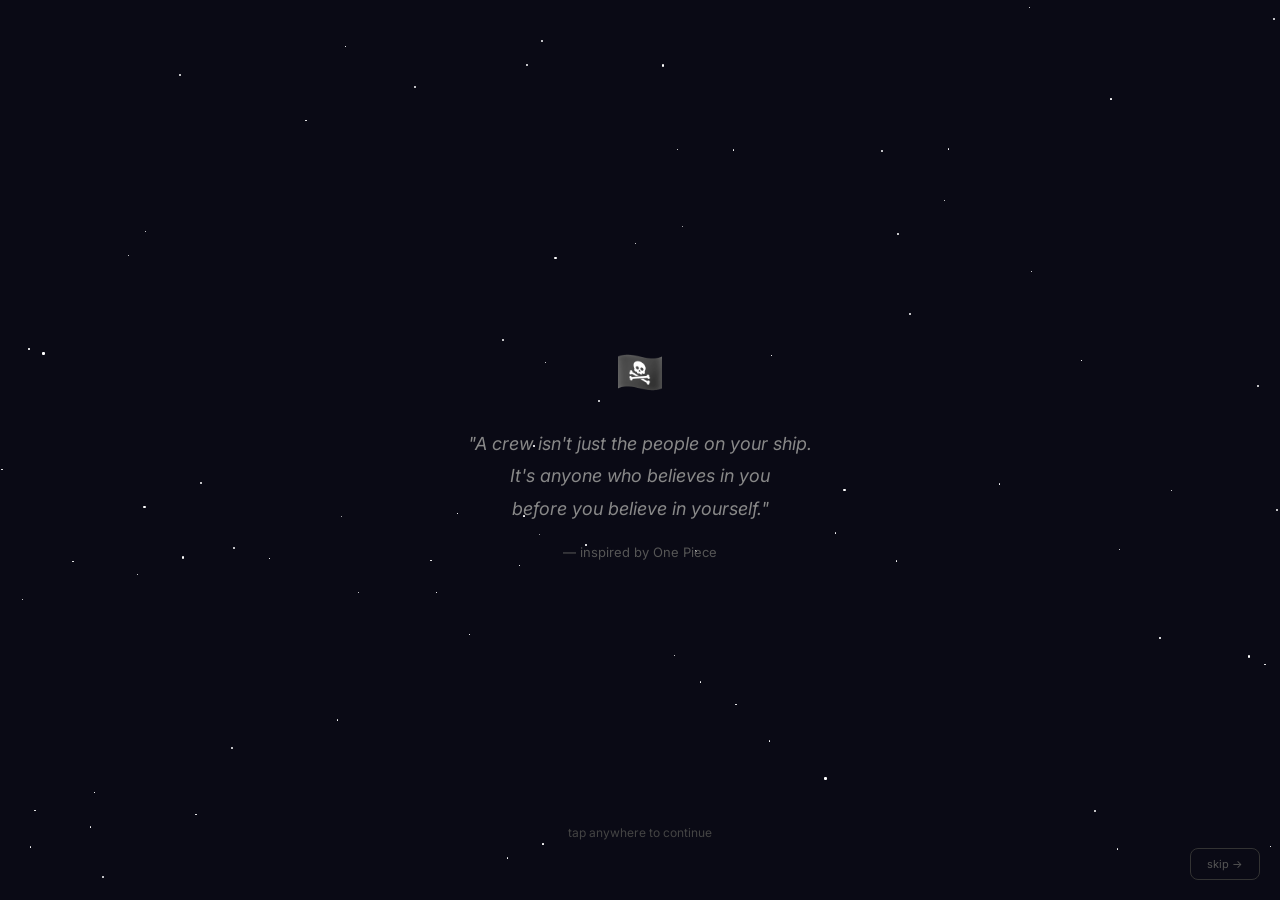
==== commit 04ed6f1e: "Mobile-first responsive CSS — 360px Samsung / 375px iPhone / tablet breakpoint. Fixes Admiral's 21:4" ====
--- a/index.html
+++ b/index.html
@@ -221,6 +221,100 @@
 @keyframes xpPop { 0%{opacity:0;transform:translate(-50%,-50%) scale(0.5);} 30%{opacity:1;transform:translate(-50%,-50%) scale(1.2);} 100%{opacity:0;transform:translate(-50%,-120%) scale(0.8);} }
 .floater { position:fixed; pointer-events:none; z-index:0; opacity:0; animation:floatUp 20s linear forwards; }
 @keyframes floatUp { 0%{transform:translateY(100vh);opacity:0;} 10%{opacity:0.1;} 90%{opacity:0.06;} 100%{transform:translateY(-80px);opacity:0;} }
+
+/* ═══════════════════════════════════════════════════════════════
+   MOBILE-FIRST OVERRIDES — Samsung 360px / iPhone SE 375px / iPhone 414px
+   Added 2026-04-20 after Admiral caught desktop-only build on William's Samsung
+   Skill: skills/no-silent-deploys + skills/william-hq-app (mobile-first rule)
+   ═══════════════════════════════════════════════════════════════ */
+@media (max-width: 480px) {
+  html, body { overflow-x: hidden !important; max-width: 100vw !important; }
+  .app { max-width: 100vw !important; overflow-x: hidden !important; }
+  * { max-width: 100vw; box-sizing: border-box; }
+  img, video { max-width: 100% !important; height: auto !important; }
+
+  /* Header tighter */
+  .header { padding: 12px 14px 10px !important; flex-wrap: wrap; gap: 6px; }
+  .header h1, .title, .page-title { font-size: 26px !important; line-height: 1.1 !important; letter-spacing: 1px !important; }
+
+  /* Character cards side-by-side, shrink proportionally */
+  .character-card, .char-card, .mrbean-card, .jarvis-card,
+  [class*="character"], [class*="char-"] {
+    width: 48% !important;
+    max-width: 48vw !important;
+    height: auto !important;
+    min-height: auto !important;
+  }
+  .character-card img, .char-card img { width: 100% !important; height: auto !important; }
+
+  /* Subject/task images scale down */
+  .task-img, .subject-img, .task-image, img[width="378"], img[width="500"] {
+    max-width: 100% !important; width: 100% !important; height: auto !important;
+  }
+
+  /* Bangers neon titles shrink */
+  [style*="Bangers"], .bangers, .neon-title, .subject-title, h1, h2 {
+    font-size: clamp(22px, 7vw, 32px) !important;
+  }
+  h3, .subject-name, .task-title { font-size: clamp(16px, 5vw, 22px) !important; }
+
+  /* Button grid: 5-col → 3-col on phone */
+  .button-grid, .buttons, .tile-grid, .feature-grid,
+  [class*="grid"]:not([class*="flashcard"]):not([class*="calendar"]) {
+    grid-template-columns: repeat(3, 1fr) !important;
+    gap: 8px !important;
+    padding: 0 10px !important;
+  }
+  .tile, .feature, .btn-tile, button.tile {
+    font-size: 12px !important;
+    padding: 12px 6px !important;
+    min-height: 72px !important;
+  }
+  .tile .emoji, .tile .icon, .feature .icon { font-size: 24px !important; }
+
+  /* Generic padding tightening */
+  section, .section, .panel, .card, .container {
+    padding: 12px 14px !important;
+    margin: 8px 10px !important;
+  }
+
+  /* Timer bar & SOS stay prominent */
+  .timer-bar, .persistent-timer {
+    padding: 8px 12px !important; font-size: 14px !important;
+  }
+  .sos, .sos-btn, [class*="sos"] {
+    width: 56px !important; height: 56px !important;
+    bottom: 16px !important; right: 16px !important;
+    font-size: 14px !important;
+  }
+
+  /* Tables scroll horizontally instead of overflowing */
+  table { display: block; overflow-x: auto; white-space: nowrap; }
+
+  /* Task rows stack image above steps */
+  .task-row, .task-item { flex-direction: column !important; }
+  .task-row .task-img, .task-item .task-img { width: 100% !important; max-height: 180px !important; object-fit: cover !important; }
+
+  /* Kill any hardcoded 500/600 wide blocks */
+  [style*="width:500"], [style*="width: 500"],
+  [style*="width:600"], [style*="width: 600"],
+  [style*="width:378"], [style*="width: 378"] {
+    width: 100% !important; max-width: 100% !important;
+  }
+
+  /* Briefing list readable */
+  .briefing, .briefing-list, ul, ol { font-size: 14px !important; padding-left: 18px !important; }
+  .briefing li, li { margin: 4px 0 !important; }
+
+  /* Modal / full-screen timer */
+  .modal, .fullscreen { padding: 16px !important; }
+}
+
+/* Tablet breakpoint */
+@media (min-width: 481px) and (max-width: 768px) {
+  .character-card, .char-card { width: 45% !important; }
+  .button-grid, .buttons, .tile-grid, .feature-grid { grid-template-columns: repeat(4, 1fr) !important; }
+}
 </style>
 </head>
 <body>
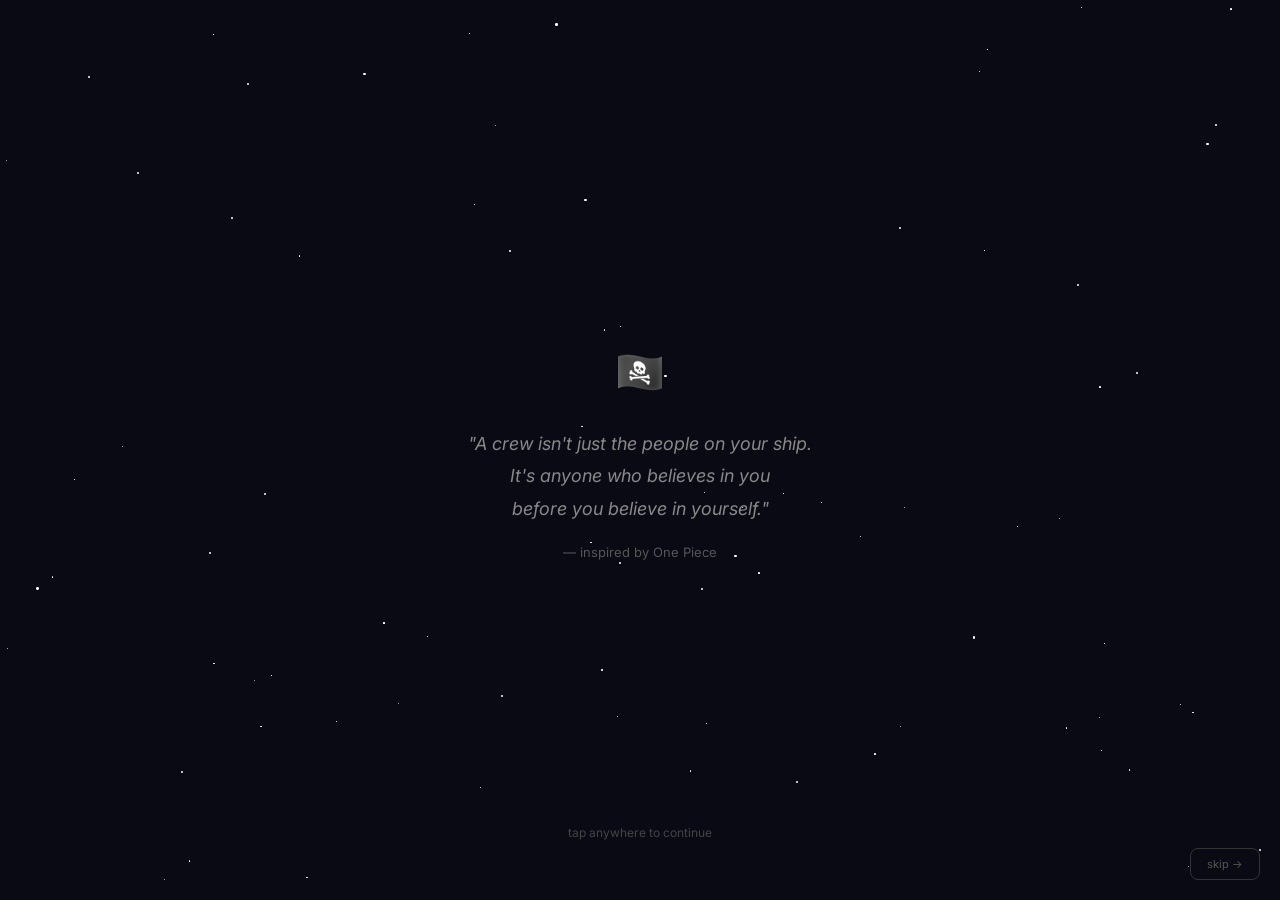
==== commit 0fa414cf: "Fix iOS/Android icon: square-crop all sizes (was 120x180 rejected by Safari → W fallback)" ====
--- a/index.html
+++ b/index.html
@@ -12,6 +12,11 @@
 <meta name="mobile-web-app-capable" content="yes">
 <meta name="application-name" content="William's HQ">
 <link rel="apple-touch-icon" href="apple-touch-icon.png">
+<link rel="apple-touch-icon" sizes="120x120" href="apple-touch-icon-120.png">
+<link rel="apple-touch-icon" sizes="152x152" href="apple-touch-icon-152.png">
+<link rel="apple-touch-icon" sizes="167x167" href="apple-touch-icon-167.png">
+<link rel="apple-touch-icon" sizes="180x180" href="apple-touch-icon.png">
+<link rel="apple-touch-icon-precomposed" href="apple-touch-icon.png">
 <link rel="icon" type="image/png" sizes="192x192" href="icon-192.png">
 <link rel="icon" type="image/png" sizes="512x512" href="icon-512.png">
 <link rel="shortcut icon" href="icon-192.png">
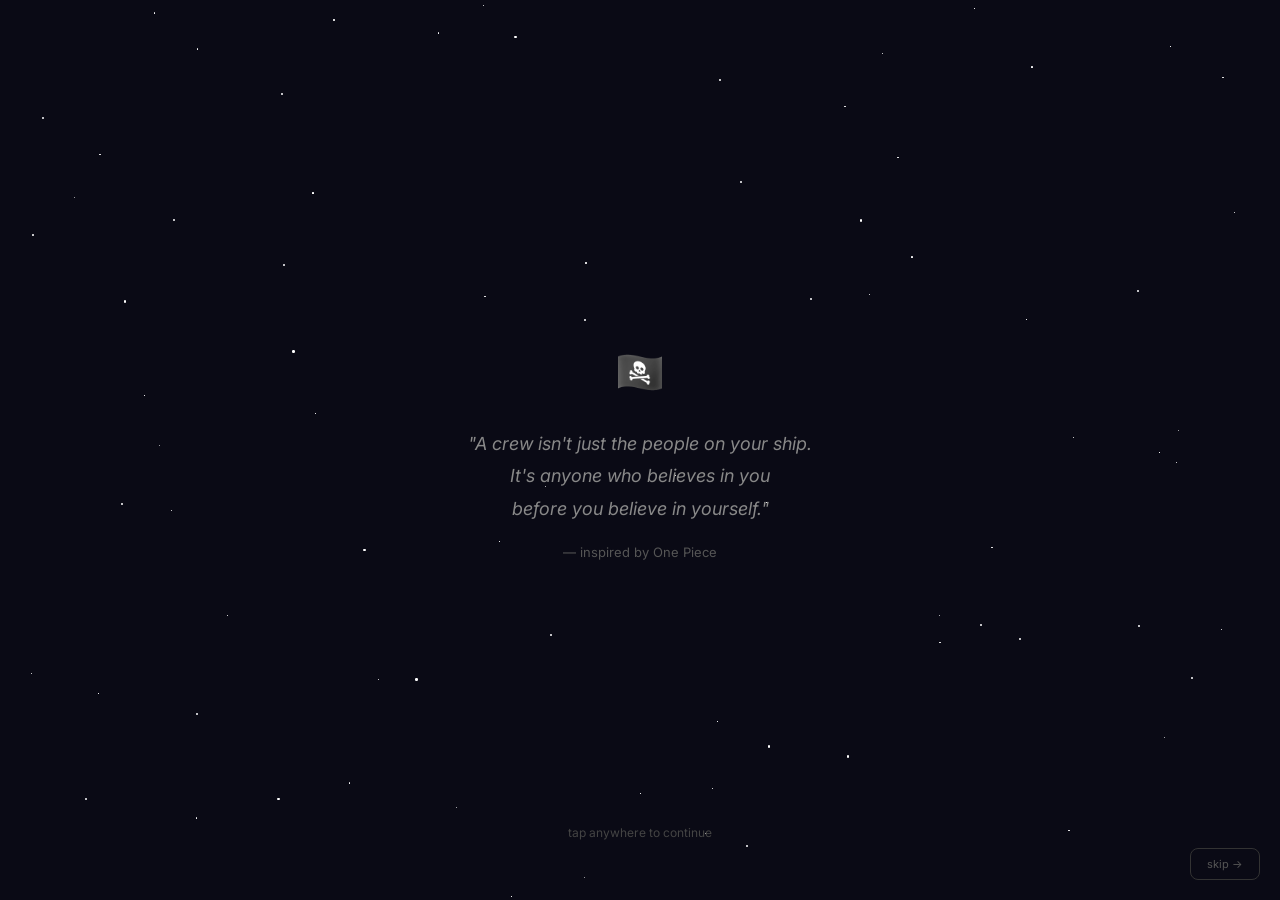
==== commit 38e751a3: "LIVE Canvas feed in William's HQ: real assignments + deadlines from his school account (Friday Engli" ====
--- a/index.html
+++ b/index.html
@@ -324,6 +324,47 @@
 </head>
 <body>
 <div class="app">
+<!-- ═════ LIVE CANVAS FEED — inserted 2026-04-20 23:15 ═════ -->
+<div id="canvas-live" style="margin:12px;padding:14px 16px;background:linear-gradient(135deg,#1a2d5e,#2a4088);border:2px solid #FF9933;border-radius:14px;box-shadow:0 0 20px rgba(255,153,51,0.3)">
+  <div style="display:flex;align-items:center;justify-content:space-between;margin-bottom:8px">
+    <div style="font-family:'Bangers',sans-serif;font-size:22px;color:#FF9933;letter-spacing:1px">⏰ LIVE FROM CANVAS</div>
+    <div id="canvas-synced" style="font-size:10px;color:#88bbff"></div>
+  </div>
+  <div id="canvas-list" style="display:flex;flex-direction:column;gap:8px">Loading...</div>
+</div>
+<script>
+(async () => {
+  try {
+    const r = await fetch('canvas-feed.json?t=' + Date.now());
+    const d = await r.json();
+    const list = document.getElementById('canvas-list');
+    const synced = document.getElementById('canvas-synced');
+    synced.textContent = 'Synced ' + (d.synced_at||'').slice(0,16).replace('T',' ');
+    if (!d.todo || d.todo.length === 0) {
+      list.innerHTML = '<div style="color:#44DD55;font-size:14px">✅ Nothing urgent right now — you\'re clear!</div>';
+      return;
+    }
+    list.innerHTML = '';
+    for (const t of d.todo) {
+      const due = (t.due_at||'').slice(0,16).replace('T',' ');
+      const dueDate = t.due_at ? new Date(t.due_at) : null;
+      const now = new Date();
+      const daysLeft = dueDate ? Math.ceil((dueDate - now) / 86400000) : null;
+      const urgent = daysLeft !== null && daysLeft <= 3;
+      const row = document.createElement('div');
+      row.style.cssText = 'padding:10px 12px;background:' + (urgent ? 'rgba(255,85,85,0.15)' : 'rgba(68,221,85,0.08)') + ';border-left:3px solid ' + (urgent ? '#FF5555' : '#44DD55') + ';border-radius:8px';
+      row.innerHTML = '<div style="font-size:14px;font-weight:700;color:#fff;margin-bottom:4px">' + (t.name||'') + '</div>' +
+                      '<div style="font-size:12px;color:#FFD580">📚 ' + (t.course_name||'') + '</div>' +
+                      '<div style="font-size:13px;color:' + (urgent ? '#FF5555' : '#44DD55') + ';margin-top:4px;font-weight:600">' +
+                      '⏰ ' + due + (daysLeft !== null ? ' — ' + (daysLeft <= 0 ? 'DUE NOW' : daysLeft + ' day' + (daysLeft===1?'':'s') + ' left') : '') + '</div>';
+      list.appendChild(row);
+    }
+  } catch (e) {
+    document.getElementById('canvas-list').innerHTML = '<div style="color:#FF5555;font-size:12px">Canvas sync not available right now.</div>';
+  }
+})();
+</script>
+<!-- ═════ END CANVAS FEED ═════ -->
 
   <!-- HEADER -->
   <div class="header">
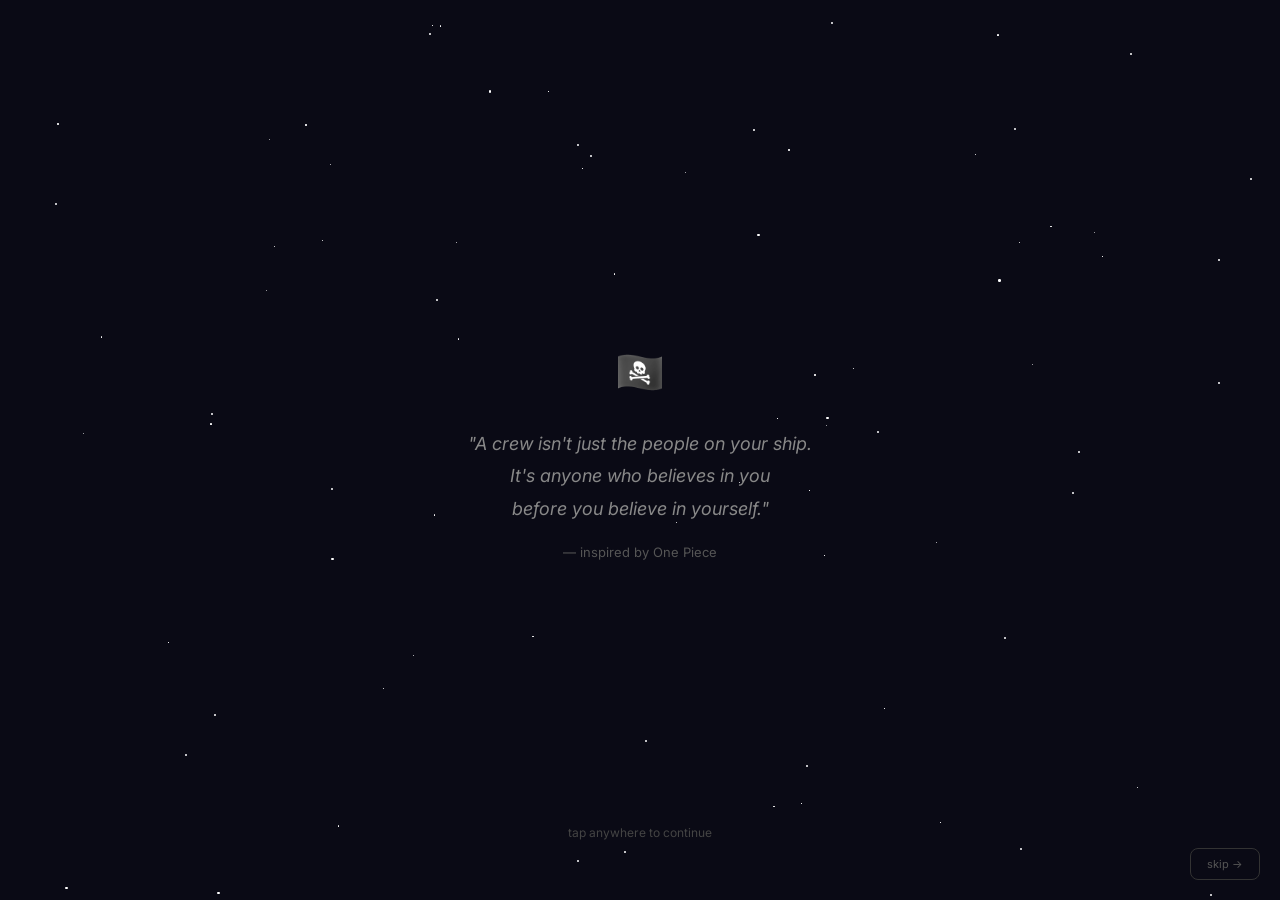
==== commit 1aa39924: "fix: 25-button home grid overflows Samsung — force 3-col via .home-grid class (inline repeat(6,1fr) " ====
--- a/index.html
+++ b/index.html
@@ -270,6 +270,19 @@
     gap: 8px !important;
     padding: 0 10px !important;
   }
+
+  /* 25-button home action grid — force 3 cols, override inline repeat(6,1fr) */
+  .home-grid {
+    grid-template-columns: repeat(3, 1fr) !important;
+    gap: 8px !important;
+    padding: 0 12px !important;
+  }
+  .home-grid .grid-btn {
+    min-height: 74px !important;
+    padding: 10px 4px !important;
+  }
+  .home-grid .ico { font-size: 26px !important; }
+  .home-grid .lbl { font-size: 11px !important; }
   .tile, .feature, .btn-tile, button.tile {
     font-size: 12px !important;
     padding: 12px 6px !important;
@@ -440,7 +453,7 @@
     </div>
 
     <!-- Action buttons -->
-    <div style="display: grid; grid-template-columns: repeat(6, 1fr); gap: 10px; padding: 0 20px;">
+    <div class="home-grid" style="display: grid; grid-template-columns: repeat(6, 1fr); gap: 10px; padding: 0 20px;">
       <div class="grid-btn" onclick="goView('games')"><div class="ico">⚡</div><div class="lbl">Games</div></div>
       <div class="grid-btn" onclick="goView('tasks')"><div class="ico">✅</div><div class="lbl">Tasks</div></div>
       <div class="grid-btn" onclick="goView('schedule')"><div class="ico">📅</div><div class="lbl">Today</div></div>
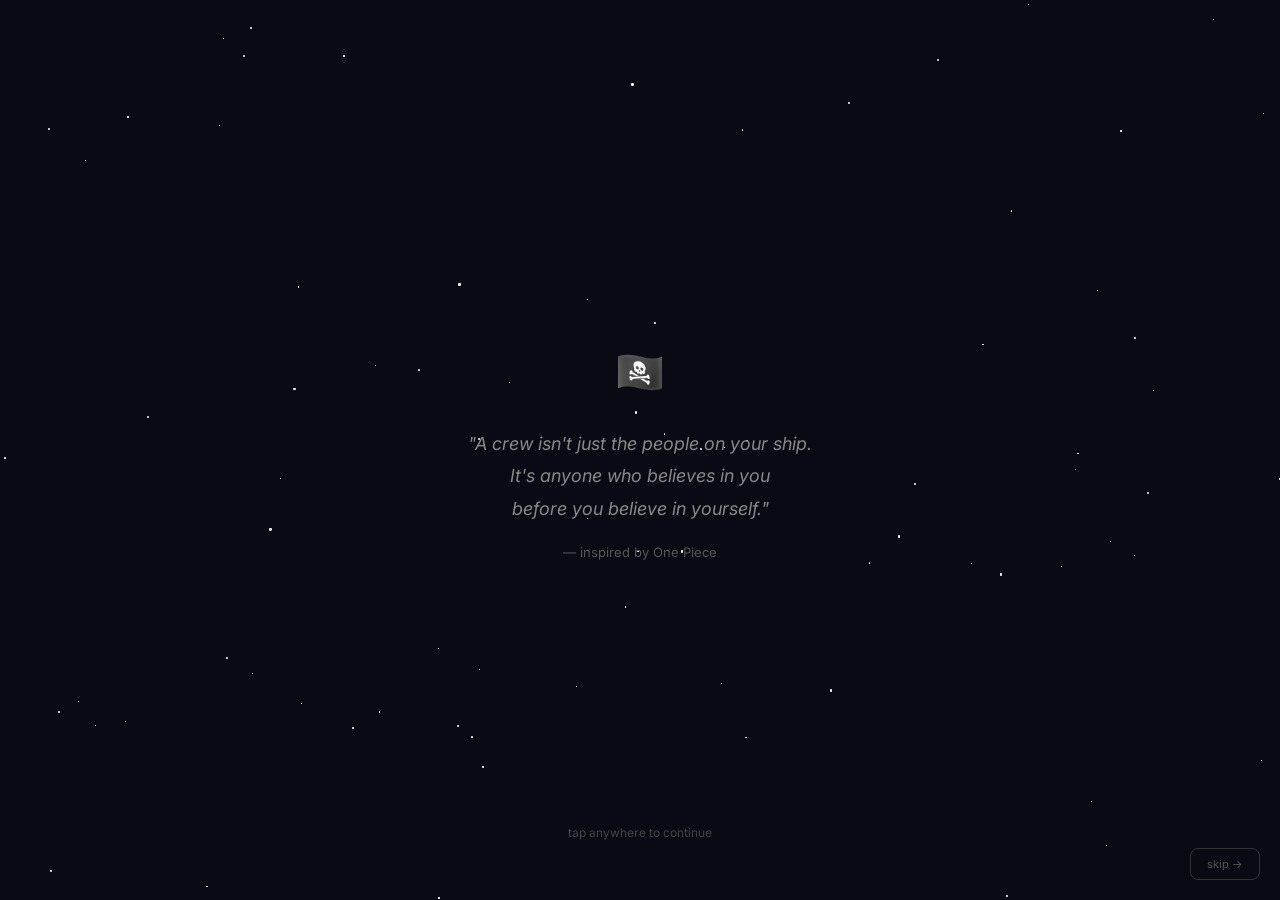
==== commit 2f1f856d: "feat: pre-teach card strip on home screen + Canvas-wired tomorrow briefing (B + C)" ====
--- a/index.html
+++ b/index.html
@@ -378,6 +378,55 @@
 })();
 </script>
 <!-- ═════ END CANVAS FEED ═════ -->
+
+<!-- ═════ PRE-TEACH — TOMORROW'S SUBJECTS (generated overnight) ═════ -->
+<div id="preteach-live" style="margin:12px;padding:14px 16px;background:linear-gradient(135deg,#2a1a5e,#40288a);border:2px solid #33DDDD;border-radius:14px;box-shadow:0 0 20px rgba(51,221,221,0.25);display:none">
+  <div style="display:flex;align-items:center;justify-content:space-between;margin-bottom:10px">
+    <div style="font-family:'Bangers',sans-serif;font-size:22px;color:#33DDDD;letter-spacing:1px">🧠 READY FOR TOMORROW</div>
+    <div id="preteach-date" style="font-size:11px;color:#aaccff"></div>
+  </div>
+  <div id="preteach-cards" style="display:flex;flex-direction:column;gap:10px"></div>
+</div>
+<script>
+(async () => {
+  try {
+    const r = await fetch('pre-teach-tomorrow.json?t=' + Date.now());
+    if (!r.ok) return;
+    const d = await r.json();
+    if (!d.cards || d.cards.length === 0) return;
+    document.getElementById('preteach-live').style.display = 'block';
+    document.getElementById('preteach-date').textContent = 'Week ' + d.week + ' • ' + d.day + ' • ' + d.date;
+    const container = document.getElementById('preteach-cards');
+    for (const c of d.cards) {
+      const hasAssignments = c.assignments && c.assignments.length > 0;
+      const card = document.createElement('div');
+      card.style.cssText = 'padding:10px 12px;background:rgba(0,0,0,0.25);border-left:3px solid ' + (hasAssignments ? '#FF9933' : '#33DDDD') + ';border-radius:8px;cursor:pointer';
+      card.onclick = () => {
+        const body = card.querySelector('.preteach-body');
+        body.style.display = body.style.display === 'none' ? 'block' : 'none';
+      };
+      const kpts = (c.three_key_things || []).map(k => '<li style="margin:2px 0">' + k + '</li>').join('');
+      const asg = hasAssignments ? '<div style="margin-top:6px;font-size:12px;color:#FFD580">📌 ' + c.assignments.length + ' Canvas assignment' + (c.assignments.length>1?'s':'') + '</div>' : '';
+      card.innerHTML =
+        '<div style="display:flex;justify-content:space-between;align-items:center">' +
+          '<div style="font-size:16px;font-weight:800;color:#fff">' + c.period + ' · ' + c.subject + '</div>' +
+          '<div style="font-size:11px;color:#8899cc">tap ▾</div>' +
+        '</div>' +
+        asg +
+        '<div class="preteach-body" style="display:none;margin-top:10px;font-size:13px;color:#ddeeff">' +
+          '<div style="margin-bottom:6px;padding:8px;background:rgba(255,153,51,0.08);border-radius:6px;font-style:italic">🔥 ' + (c.hook || '') + '</div>' +
+          '<ul style="padding-left:18px;margin:6px 0">' + kpts + '</ul>' +
+          (c.practice_question ? '<div style="margin-top:8px;padding:8px;background:rgba(51,221,221,0.08);border-radius:6px"><strong>Try this:</strong> ' + c.practice_question + '</div>' : '') +
+          (c.vocab && c.vocab.length ? '<div style="margin-top:8px;font-size:12px"><strong>Words:</strong> ' + c.vocab.join(', ') + '</div>' : '') +
+        '</div>';
+      container.appendChild(card);
+    }
+  } catch (e) {
+    // silent — pre-teach is additive, never blocks home screen
+  }
+})();
+</script>
+<!-- ═════ END PRE-TEACH ═════ -->
 
   <!-- HEADER -->
   <div class="header">
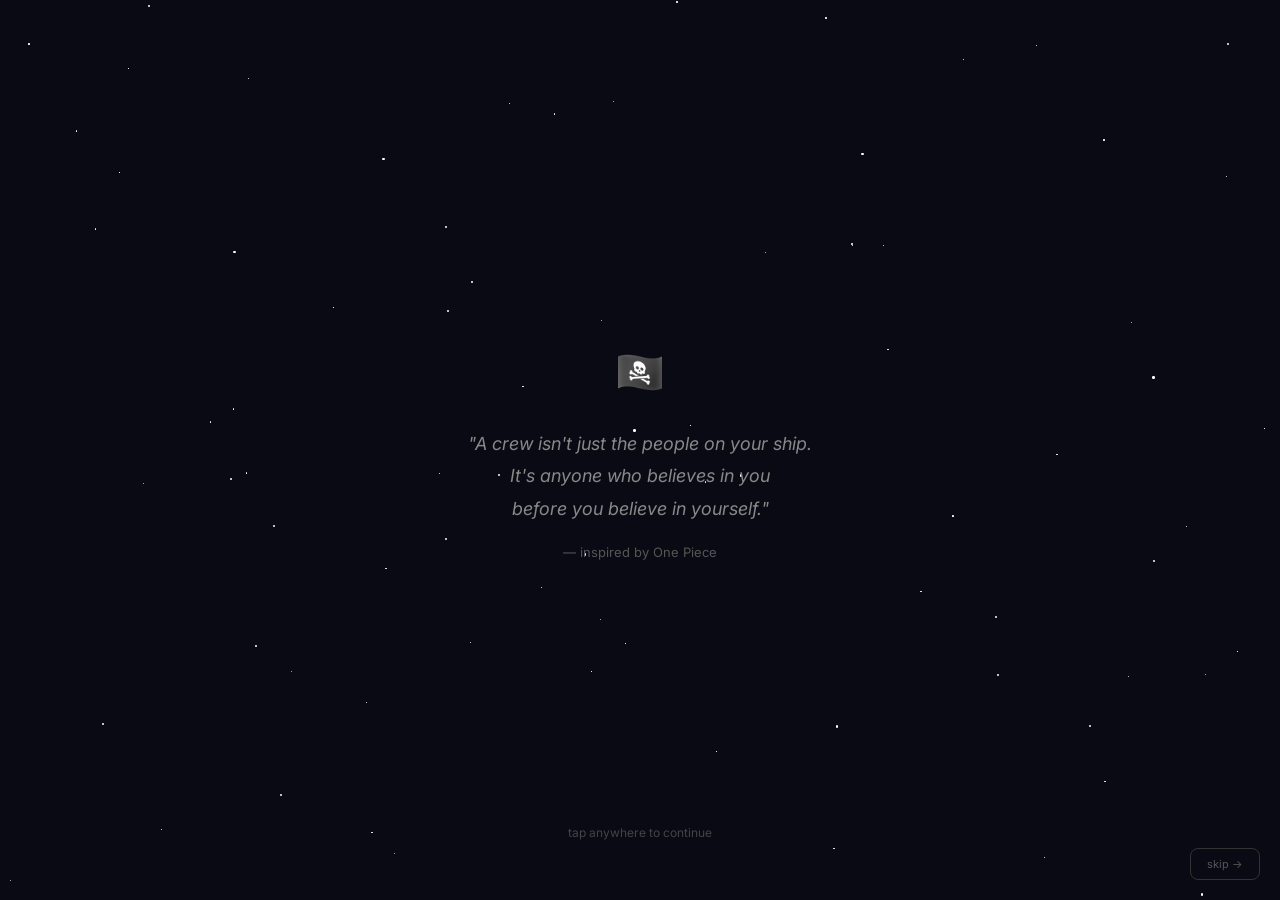
==== commit 7c3ab1af: "feat(telemetry): offline-first heartbeat + receipts + daily debrief (Admiral's pattern)" ====
--- a/index.html
+++ b/index.html
@@ -21,6 +21,15 @@
 <link rel="icon" type="image/png" sizes="512x512" href="icon-512.png">
 <link rel="shortcut icon" href="icon-192.png">
 <link href="https://fonts.googleapis.com/css2?family=Inter:wght@400;600;700;800;900&family=Bangers&display=swap" rel="stylesheet">
+<!-- Offline-first telemetry — must load before any JS. If it fails, app is unaffected. -->
+<script>
+// Defensive guard: if telemetry.js fails to load, stubs prevent ReferenceErrors
+window.initTelemetry = window.initTelemetry || function(){};
+window.sendHeartbeat = window.sendHeartbeat || function(){};
+window.logReceipt    = window.logReceipt    || function(){};
+window.logEvent      = window.logEvent      || function(){};
+</script>
+<script src="telemetry.js" onerror="console.warn('[Telemetry] telemetry.js failed to load — app continues normally')"></script>
 <style>
 * { margin: 0; padding: 0; box-sizing: border-box; }
 body {
@@ -353,6 +362,8 @@
     const list = document.getElementById('canvas-list');
     const synced = document.getElementById('canvas-synced');
     synced.textContent = 'Synced ' + (d.synced_at||'').slice(0,16).replace('T',' ');
+    // Telemetry: log canvas sync event
+    try { logEvent('canvas_sync', {count: (d.todo||[]).length, synced_at: d.synced_at}); } catch(e){}
     if (!d.todo || d.todo.length === 0) {
       list.innerHTML = '<div style="color:#44DD55;font-size:14px">✅ Nothing urgent right now — you\'re clear!</div>';
       return;
@@ -396,6 +407,8 @@
     if (!d.cards || d.cards.length === 0) return;
     document.getElementById('preteach-live').style.display = 'block';
     document.getElementById('preteach-date').textContent = 'Week ' + d.week + ' • ' + d.day + ' • ' + d.date;
+    // Telemetry: log pre-teach render receipt
+    try { logReceipt('preteach-' + (d.date || d.day || 'today'), 'rendered'); } catch(e){}
     const container = document.getElementById('preteach-cards');
     for (const c of d.cards) {
       const hasAssignments = c.assignments && c.assignments.length > 0;
@@ -503,12 +516,12 @@
 
     <!-- Action buttons -->
     <div class="home-grid" style="display: grid; grid-template-columns: repeat(6, 1fr); gap: 10px; padding: 0 20px;">
-      <div class="grid-btn" onclick="goView('games')"><div class="ico">⚡</div><div class="lbl">Games</div></div>
-      <div class="grid-btn" onclick="goView('tasks')"><div class="ico">✅</div><div class="lbl">Tasks</div></div>
-      <div class="grid-btn" onclick="goView('schedule')"><div class="ico">📅</div><div class="lbl">Today</div></div>
-      <div class="grid-btn" onclick="goView('brain')"><div class="ico">🧠</div><div class="lbl">Brain</div></div>
-      <div class="grid-btn" onclick="goView('dump')"><div class="ico">💭</div><div class="lbl">Dump</div></div>
-      <div class="grid-btn" onclick="goView('xp')"><div class="ico">🎮</div><div class="lbl">Level</div></div>
+      <div class="grid-btn" onclick="goView('games');logEvent('interaction',{button_id:'games'})"><div class="ico">⚡</div><div class="lbl">Games</div></div>
+      <div class="grid-btn" onclick="goView('tasks');logEvent('interaction',{button_id:'tasks'})"><div class="ico">✅</div><div class="lbl">Tasks</div></div>
+      <div class="grid-btn" onclick="goView('schedule');logEvent('interaction',{button_id:'schedule'})"><div class="ico">📅</div><div class="lbl">Today</div></div>
+      <div class="grid-btn" onclick="goView('brain');logEvent('interaction',{button_id:'brain'})"><div class="ico">🧠</div><div class="lbl">Brain</div></div>
+      <div class="grid-btn" onclick="goView('dump');logEvent('interaction',{button_id:'dump'})"><div class="ico">💭</div><div class="lbl">Dump</div></div>
+      <div class="grid-btn" onclick="goView('xp');logEvent('interaction',{button_id:'xp'})"><div class="ico">🎮</div><div class="lbl">Level</div></div>
     <div class="grid-btn" onclick="goView('timetable')"><div class="ico">📆</div><div class="lbl">Timetable</div></div>
     <div class="grid-btn" onclick="goView('bag')"><div class="ico">🎒</div><div class="lbl">Bag</div></div>
     <div class="grid-btn" onclick="goView('exams')"><div class="ico">🧪</div><div class="lbl">Exams</div></div>
@@ -2731,6 +2744,9 @@
 updateTimer();
 setInterval(updateTimer,30000);
 
+// ── Telemetry init — must be last (after all functions defined) ──────────────
+try { initTelemetry(); } catch(e) {}
+
 // FLOATERS
 const FL=['🐻','🧸','👒','🍖','🦌','🏴‍☠️','⚓','🌊','🍳','🎵','🐕','🎹','🎨','🥋','⭐'];
 function sF(){const e=document.createElement('div');e.className='floater';e.textContent=FL[Math.floor(Math.random()*FL.length)];e.style.left=(5+Math.random()*85)+'vw';e.style.fontSize=(20+Math.random()*16)+'px';const d=18+Math.random()*12;e.style.animationDuration=d+'s';document.body.appendChild(e);setTimeout(()=>e.remove(),d*1000);}
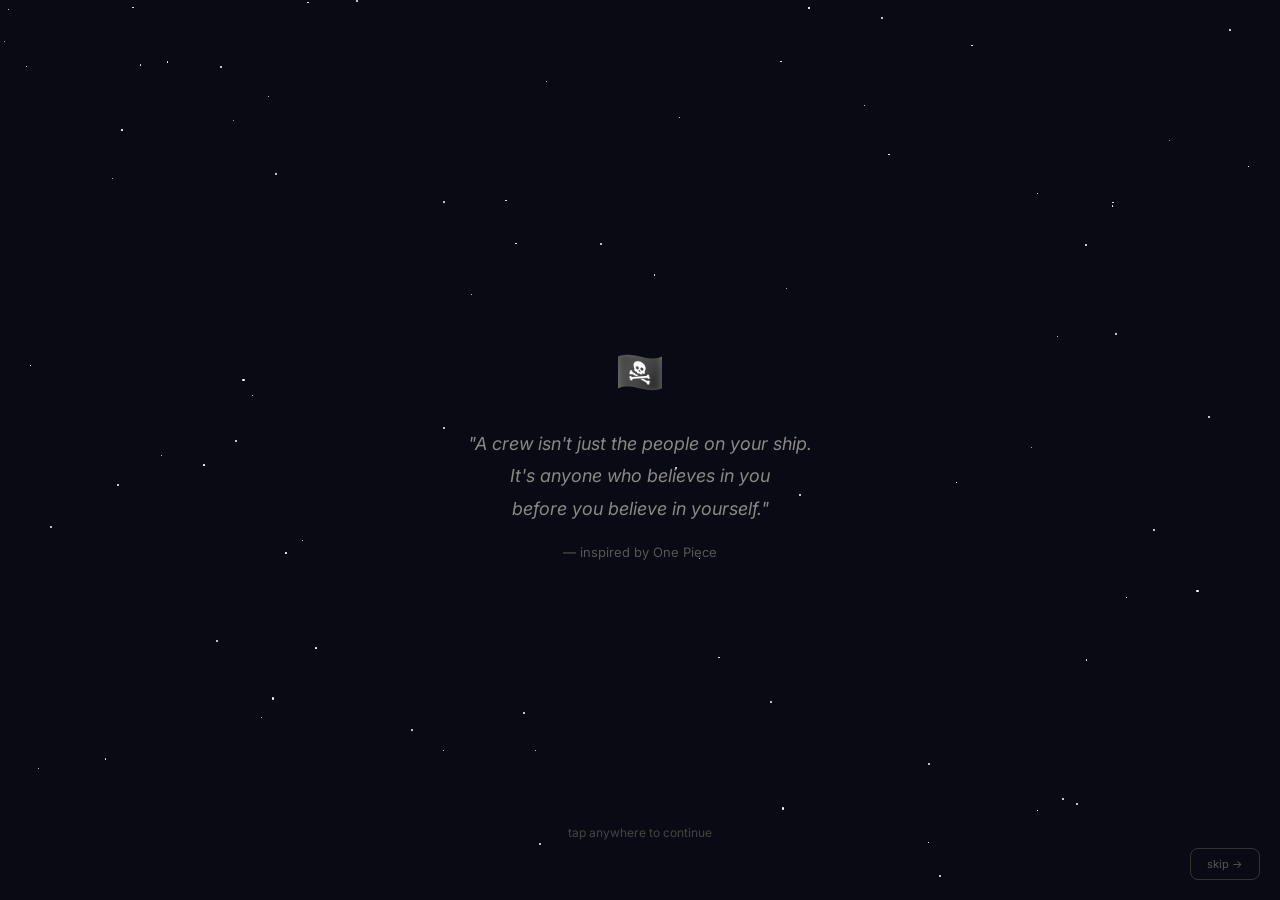
==== commit 5f15b9d1: "Canvas+preteach auto-sync 2026-07-17 07:07" ====
--- a/index.html
+++ b/index.html
@@ -522,6 +522,7 @@
       <div class="grid-btn" onclick="goView('brain');logEvent('interaction',{button_id:'brain'})"><div class="ico">🧠</div><div class="lbl">Brain</div></div>
       <div class="grid-btn" onclick="goView('dump');logEvent('interaction',{button_id:'dump'})"><div class="ico">💭</div><div class="lbl">Dump</div></div>
       <div class="grid-btn" onclick="goView('xp');logEvent('interaction',{button_id:'xp'})"><div class="ico">🎮</div><div class="lbl">Level</div></div>
+    <div class="grid-btn" onclick="goView('journey');logEvent&&logEvent('interaction',{button_id:'journey'})"><div class="ico">🗺️</div><div class="lbl">My Map</div></div>
     <div class="grid-btn" onclick="goView('timetable')"><div class="ico">📆</div><div class="lbl">Timetable</div></div>
     <div class="grid-btn" onclick="goView('bag')"><div class="ico">🎒</div><div class="lbl">Bag</div></div>
     <div class="grid-btn" onclick="goView('exams')"><div class="ico">🧪</div><div class="lbl">Exams</div></div>
@@ -1198,6 +1199,20 @@
     <div style="padding:14px;background:rgba(255,215,0,0.08);border:1px solid #FFD700;border-radius:14px;font-size:16px;color:#8899cc;">Rewards are real. Earn XP by doing tasks, brain games, journaling, reading, and showing up every day. No shortcuts — just consistency.</div>
   </div>
 
+  <!-- ═══ MY MAP / TODAY'S JOURNEY ═══ -->
+  <div class="view" id="view-journey">
+    <button class="back" onclick="goHome()">← Home</button>
+    <div style="padding:8px 0 12px;">
+      <h2 style="font-family:'Bangers',cursive;font-size:42px;letter-spacing:2px;color:#33DDDD;text-shadow:0 0 25px rgba(51,221,221,0.8);">🗺️ MY MAP TODAY</h2>
+      <div id="journeyDay" style="font-size:18px;color:#8899cc;"></div>
+    </div>
+    <div style="position:relative;border-radius:20px;overflow:hidden;border:2px solid #2d4488;background:#0f1d42;">
+      <img src="assets/school-map.jpg" style="width:100%;display:block;" alt="School map">
+      <div id="mapMarkers" style="position:absolute;inset:0;pointer-events:none;"></div>
+    </div>
+    <div id="journeyList" style="margin-top:16px;"></div>
+  </div>
+
   <!-- ═══ TIMETABLE ═══ -->
   <div class="view" id="view-timetable">
     <button class="back" onclick="goHome()">← Home</button>
@@ -1673,7 +1688,8 @@
   <div class="view" id="view-dump">
     <button class="back" onclick="goHome()">← Home</button>
     <div class="view-header"><img src="assets/mrbean-comic-artist.jpg"><div class="vh-overlay"><h2>💭 BRAIN DUMP</h2></div></div>
-    <div class="dump-in"><input type="text" id="dumpIn" placeholder="What's on your mind?" onkeydown="if(event.key==='Enter')addDump()"><button onclick="addDump()">💭</button></div>
+    <div class="dump-in"><input type="text" id="dumpIn" placeholder="What's on your mind?" onkeydown="if(event.key==='Enter')addDump()"><button onclick="addDump()">💭</button><button id="dumpMic" style="background:#44DD55;">🎤</button></div>
+    <div style="text-align:center;color:#8899cc;font-size:13px;padding:4px;">or HOLD 🎤 and just talk — no typing</div>
     <div id="dumpList"></div>
   </div>
 
@@ -1725,7 +1741,61 @@
 if(!localStorage.getItem('welcomeSeen'))window.location.href='welcome.html';
 
 // NAV
-function goView(v){document.getElementById('home').style.display='none';document.querySelectorAll('.view').forEach(x=>x.classList.remove('active'));document.getElementById('view-'+v).classList.add('active');window.scrollTo(0,0);}
+function goView(v){document.getElementById('home').style.display='none';document.querySelectorAll('.view').forEach(x=>x.classList.remove('active'));document.getElementById('view-'+v).classList.add('active');window.scrollTo(0,0);if(v==='journey')renderJourney();}
+
+/* ═══ MY MAP — TODAY'S JOURNEY (Hermes 2026-07-16) ═══
+   William is 93rd-percentile visual-spatial: a highlighted map beats a room
+   code every time. Reads his real timetable, marks today's blocks in order
+   on the campus map, and lists the numbered journey below. Block positions
+   are fractional (x,y of image) — eyeball-tunable on the real screen.
+   Stage 2 (Higgsfield illustrated One Piece map) staged via DS9. */
+const BLOCK_POS = {  // fraction of map image {x,y}, from the campus layout
+  'P':{x:0.30,y:0.30}, 'PEC':{x:0.16,y:0.16}, 'N':{x:0.40,y:0.24},
+  'K':{x:0.30,y:0.42}, 'L':{x:0.44,y:0.40}, 'J':{x:0.55,y:0.55},
+  'M':{x:0.44,y:0.60}, 'H':{x:0.62,y:0.70}, 'G':{x:0.52,y:0.72},
+  'F':{x:0.44,y:0.78}, 'A':{x:0.30,y:0.86}, 'B':{x:0.40,y:0.86}, 'C':{x:0.50,y:0.86}
+};
+function roomToBlock(room){
+  if(!room) return null;
+  const m = room.match(/^(PEC|[A-Z])/);
+  return m ? m[1] : null;
+}
+function renderJourney(){
+  const days=['Sun','Mon','Tue','Wed','Thu','Fri','Sat'];
+  const dayShort=days[new Date().getDay()];
+  const dayFull={Mon:'Monday',Tue:'Tuesday',Wed:'Wednesday',Thu:'Thursday',Fri:'Friday',Sat:'Saturday',Sun:'Sunday'}[dayShort];
+  const info=document.getElementById('journeyDay');
+  const markers=document.getElementById('mapMarkers');
+  const list=document.getElementById('journeyList');
+  markers.innerHTML=''; 
+  if(dayShort==='Sat'||dayShort==='Sun'){
+    info.textContent='No school today — enjoy the weekend! 🎉';
+    list.innerHTML='<div style="text-align:center;color:#8899cc;padding:20px;">Your map lights up on school days.</div>';
+    return;
+  }
+  const periods=(TIMETABLE[currentWeek]||{})[dayShort]||[];
+  info.textContent=`${dayFull} — Week ${currentWeek} · here's where you'll be`;
+  let step=0, listHTML='';
+  periods.forEach(p=>{
+    if(!p.sub||['RECESS','LUNCH',''].includes(p.sub))return;
+    step++;
+    const col=SUBJ_COLOURS[p.sub]||'#33DDDD';
+    const block=roomToBlock(p.room);
+    // marker on map
+    if(block&&BLOCK_POS[block]){
+      const pos=BLOCK_POS[block];
+      const dot=document.createElement('div');
+      dot.style.cssText=`position:absolute;left:${pos.x*100}%;top:${pos.y*100}%;transform:translate(-50%,-50%);width:30px;height:30px;border-radius:50%;background:${col};border:2px solid #fff;box-shadow:0 0 12px ${col};display:flex;align-items:center;justify-content:center;font-weight:900;font-size:14px;color:#0f1d42;`;
+      dot.textContent=step;
+      markers.appendChild(dot);
+    }
+    listHTML+=`<div style="display:flex;align-items:center;gap:12px;background:#1e3068;border-left:5px solid ${col};border-radius:12px;padding:12px;margin-bottom:8px;">
+      <div style="width:32px;height:32px;border-radius:50%;background:${col};color:#0f1d42;font-weight:900;display:flex;align-items:center;justify-content:center;flex-shrink:0;">${step}</div>
+      <div><div style="font-size:19px;font-weight:800;color:${col};">${p.sub}</div>
+      <div style="font-size:15px;color:#8899cc;">${p.room?('📍 '+p.room+' — '+(block?block+' block':'')):'📍 check with teacher'}</div></div></div>`;
+  });
+  list.innerHTML=listHTML||'<div style="text-align:center;color:#8899cc;padding:20px;">No classes mapped for today.</div>';
+}
 function goHome(){document.querySelectorAll('.view').forEach(x=>x.classList.remove('active'));document.getElementById('home').style.display='block';window.scrollTo(0,0);}
 function goChat(c){selectChar(c);goView('chat');}
 
@@ -1734,7 +1804,25 @@
 function selectChar(c){currentChar=c;document.getElementById('topAv').src=c==='bean'?'assets/mrbean-avatar.jpg':'assets/jarvis-avatar.jpg';document.getElementById('sendBtn').className=c==='bean'?'send-bean':'send-jarvis';document.getElementById('msgIn').placeholder=c==='bean'?'Ask Mr Bean...':'Talk to Jarvis...';}
 
 // CHAT
-function sendMsg(){const i=document.getElementById('msgIn'),t=i.value.trim();if(!t)return;const m=document.getElementById('chatMsgs');const r=document.createElement('div');r.className='chat-row user';r.innerHTML='<div class="cb user-msg">'+t+'</div>';m.appendChild(r);i.value='';m.scrollTop=m.scrollHeight;setTimeout(()=>{const d=document.createElement('div');d.className='chat-row';const av=currentChar==='bean'?'assets/mrbean-avatar.jpg':'assets/jarvis-avatar.jpg';const bc=currentChar==='bean'?'#FF9933':'#55AAFF';const cls=currentChar;const nm=currentChar==='bean'?'🐻 Mr Bean':'🤖 Jarvis';const rp=currentChar==='bean'?"Good question! Real Mr Bean coming soon via OpenClaw 🐻":"Noted. Real Jarvis connecting soon.";d.innerHTML='<img src="'+av+'" class="chat-av" style="border:2px solid '+bc+';"><div class="cb '+cls+'"><div class="chat-sender">'+nm+'</div>'+rp+'</div>';m.appendChild(d);m.scrollTop=m.scrollHeight;},600);}
+function sendMsg(){const i=document.getElementById('msgIn'),t=i.value.trim();if(!t)return;const m=document.getElementById('chatMsgs');const r=document.createElement('div');r.className='chat-row user';r.innerHTML='<div class="cb user-msg">'+t+'</div>';m.appendChild(r);i.value='';m.scrollTop=m.scrollHeight;
+/* REAL CHAT BRIDGE (Hermes 2026-07-16). Home devices carry a token in
+   localStorage('hq-token') -> real Bean/Jarvis via the Mini bridge.
+   School laptop has NO token -> canned decoy stays (Admiral's safety gate). */
+const _q=new URLSearchParams(location.search).get('setup');if(_q){localStorage.setItem('hq-token',_q);history.replaceState(null,'',location.pathname);}
+const HQTOK=localStorage.getItem('hq-token');
+const av=currentChar==='bean'?'assets/mrbean-avatar.jpg':'assets/jarvis-avatar.jpg';
+const bc=currentChar==='bean'?'#FF9933':'#55AAFF';
+const cls=currentChar;
+const nm=currentChar==='bean'?'🐻 Mr Bean':'🤖 Jarvis';
+const bubble=txt=>{const d=document.createElement('div');d.className='chat-row';d.innerHTML='<img src="'+av+'" class="chat-av" style="border:2px solid '+bc+';"><div class="cb '+cls+'"><div class="chat-sender">'+nm+'</div>'+txt+'</div>';m.appendChild(d);m.scrollTop=m.scrollHeight;};
+if(HQTOK){
+  const think=document.createElement('div');think.className='chat-row';think.innerHTML='<img src="'+av+'" class="chat-av" style="border:2px solid '+bc+';"><div class="cb '+cls+'"><div class="chat-sender">'+nm+'</div>…</div>';m.appendChild(think);m.scrollTop=m.scrollHeight;
+  fetch('http://192.168.50.9:11500/chat',{method:'POST',headers:{'Content-Type':'application/json','X-Kids-Token':HQTOK},body:JSON.stringify({kid:'william',message:t})})
+    .then(r=>r.json()).then(j=>{think.remove();bubble(j.reply.replace(/\n/g,'<br>'));logEvent&&logEvent('interaction',{button_id:'chat_real_reply'});})
+    .catch(()=>{think.remove();bubble("Hmm, signal's playing up 🐻 Try again in a tick.");});
+}else{
+  setTimeout(()=>{const rp=currentChar==='bean'?"Good question! Real Mr Bean coming soon via OpenClaw 🐻":"Noted. Real Jarvis connecting soon.";bubble(rp);},600);
+}}
 
 // TASKS
 function toggleTask(el){const c=el.querySelector('.tc');if(c.classList.contains('done')){c.classList.remove('done');c.textContent='⬜';el.style.opacity='1';}else{c.classList.add('done');c.textContent='✅';el.style.opacity='0.5';addXP(15,'✅ Task');}}
@@ -2752,5 +2840,105 @@
 function sF(){const e=document.createElement('div');e.className='floater';e.textContent=FL[Math.floor(Math.random()*FL.length)];e.style.left=(5+Math.random()*85)+'vw';e.style.fontSize=(20+Math.random()*16)+'px';const d=18+Math.random()*12;e.style.animationDuration=d+'s';document.body.appendChild(e);setTimeout(()=>e.remove(),d*1000);}
 setInterval(sF,7000);setTimeout(sF,3000);
 </script>
+<script>
+/* ═══ HOLIDAY MODE (Hermes, 2026-07-16) ═══
+   Reads holiday-config.json. When holiday_mode true AND today <= ends:
+   replaces schedule cards with the holiday plan + banner. Term cards
+   untouched underneath — flipping the flag (or the end date passing)
+   restores them automatically. */
+(async function(){
+  try{
+    const r = await fetch('holiday-config.json?'+Date.now());
+    if(!r.ok) return;
+    const hc = await r.json();
+    if(!hc.holiday_mode) return;
+    if(hc.ends && new Date() > new Date(hc.ends+'T23:59:59')) return;
+    const view = document.getElementById('view-schedule');
+    if(!view) return;
+    const card = it => `
+      <div style="display:flex;background:#1e3068;border:2px solid #2d4488;border-radius:20px;overflow:hidden;margin-bottom:12px;">
+        <img src="${it.img}" style="width:378px;flex-shrink:0;object-fit:cover;object-position:top;">
+        <div style="flex:1;padding:28px;display:flex;flex-direction:column;justify-content:center;gap:8px;">
+          <div style="font-family:'Bangers',cursive;font-size:42px;letter-spacing:1px;color:${it.color};text-shadow:0 0 25px ${it.color};">${it.emoji} ${it.time?it.time+' — ':''}${it.title}</div>
+          <div style="font-size:20px;color:#8899cc;">${it.detail||it.day||''}</div>
+        </div>
+      </div>`;
+    view.innerHTML = `
+      <button class="back" onclick="goHome()">← Home</button>
+      <div style="padding:10px;margin-bottom:14px;background:linear-gradient(135deg,#FF9933,#FFD700);border-radius:16px;text-align:center;">
+        <span style="font-family:'Bangers',cursive;font-size:30px;letter-spacing:2px;color:#0f1d42;">🏖️ ${hc.holiday_name.toUpperCase()} 🏖️</span>
+        <div style="color:#1a2d5e;font-weight:700;">No school! Holiday plan below.</div>
+      </div>
+      ${hc.schedule.map(card).join('')}
+      ${hc.weekly_extras&&hc.weekly_extras.length?`<div style="padding:12px 0 8px;"><div style="font-family:'Bangers',cursive;font-size:28px;color:#33DDDD;">📅 THIS WEEK</div></div>`+hc.weekly_extras.map(card).join(''):''}`;
+  }catch(e){/* config missing/offline: term schedule stays */}
+})();
+
+/* ═══ VOICE BRAIN DUMP (Hermes 2026-07-16) ═══
+   William's reading/writing is the impairment — speaking removes the barrier.
+   Hold the 🎤 button, talk, release: words land as a Brain Dump entry. */
+(function(){
+  const SR = window.SpeechRecognition || window.webkitSpeechRecognition;
+  const mic = document.getElementById('dumpMic');
+  if(!mic) return;
+  if(!SR){ mic.style.opacity=.4; mic.title='Voice needs Safari/Chrome'; return; }
+  let rec=null;
+  const start=()=>{ mic.textContent='👂'; mic.style.background='#FF9933';
+    rec=new SR(); rec.lang='en-AU'; rec.interimResults=false;
+    rec.onresult=ev=>{ const t=ev.results[0][0].transcript.trim();
+      if(t){ document.getElementById('dumpIn').value=t; addDump(); } };
+    try{rec.start();}catch(e){} };
+  const stop=()=>{ mic.textContent='🎤'; mic.style.background='#44DD55';
+    if(rec){try{rec.stop();}catch(e){} rec=null;} };
+  mic.addEventListener('pointerdown',start);
+  mic.addEventListener('pointerup',stop);
+  mic.addEventListener('pointerleave',stop);
+})();
+
+/* ═══ WEEKLY QUESTS — process-over-outcome rewards (Hermes 2026-07-16) ═══
+   ADHD dopamine horizon is days, not terms. These are 100% inside William's
+   control, land weekly, and stack streaks toward the Admiral's big goals.
+   Injected as a card at the top of the XP view. */
+(function(){
+  const QUESTS=[
+    {id:'hw8pm',   label:'📚 Homework done by 8pm',        xp:20},
+    {id:'appuse',  label:'📱 Used HQ today',               xp:10},
+    {id:'askbean', label:'🐻 Asked Bean instead of giving up', xp:15},
+    {id:'audio',   label:'🎧 20 min audiobook/comic',      xp:15},
+    {id:'cook',    label:'👨‍🍳 Kitchen quest (helped cook)', xp:20},
+    {id:'teach',   label:'🤖 Taught Lucas something',      xp:25},
+  ];
+  const wk=(d=>{const o=new Date(d.getFullYear(),0,1);return d.getFullYear()+'-w'+Math.ceil(((d-o)/864e5+o.getDay()+1)/7);})(new Date());
+  let q=JSON.parse(localStorage.getItem('quests')||'{}');
+  if(q.week!==wk) q={week:wk,done:{},streak:(q.week&&Object.keys(q.done||{}).length>=4)?(q.streak||0)+1:(q.streak||0)};
+  const save=()=>localStorage.setItem('quests',JSON.stringify(q));
+  save();
+  const xpView=document.getElementById('view-xp');
+  if(!xpView) return;
+  const box=document.createElement('div');
+  box.style.cssText='background:#1e3068;border:2px solid #44DD55;border-radius:20px;padding:18px;margin-bottom:14px;';
+  const render=()=>{
+    const doneCount=Object.keys(q.done).length;
+    box.innerHTML='<div style="font-family:Bangers,cursive;font-size:30px;letter-spacing:1px;color:#44DD55;">⚔️ THIS WEEK\'S QUESTS</div>'
+      +'<div style="color:#8899cc;font-size:14px;margin-bottom:10px;">Do the work, win the week. '+doneCount+'/'+QUESTS.length+' done'
+      +(q.streak?' · 🔥 '+q.streak+'-week streak':'')+'</div>'
+      +QUESTS.map(it=>'<div data-q="'+it.id+'" style="display:flex;align-items:center;gap:10px;padding:12px;background:#0f1d42;border-radius:12px;margin-bottom:8px;cursor:pointer;'+(q.done[it.id]?'opacity:.55;':'')+'">'
+        +'<span style="font-size:18px;">'+(q.done[it.id]?'✅':'⬜')+'</span>'
+        +'<span style="flex:1;font-size:16px;font-weight:600;">'+it.label+'</span>'
+        +'<span style="color:#FF9933;font-weight:800;">+'+it.xp+'</span></div>').join('');
+    box.querySelectorAll('[data-q]').forEach(el=>el.onclick=()=>{
+      const id=el.getAttribute('data-q');
+      if(q.done[id]) return;
+      q.done[id]=new Date().toISOString(); save();
+      const it=QUESTS.find(x=>x.id===id);
+      if(typeof addXP==='function') addXP(it.xp,'⚔️ Quest');
+      render();
+    });
+  };
+  render();
+  const header=xpView.querySelector('.view-header');
+  if(header) header.insertAdjacentElement('afterend',box); else xpView.appendChild(box);
+})();
+</script>
 </body>
 </html>
